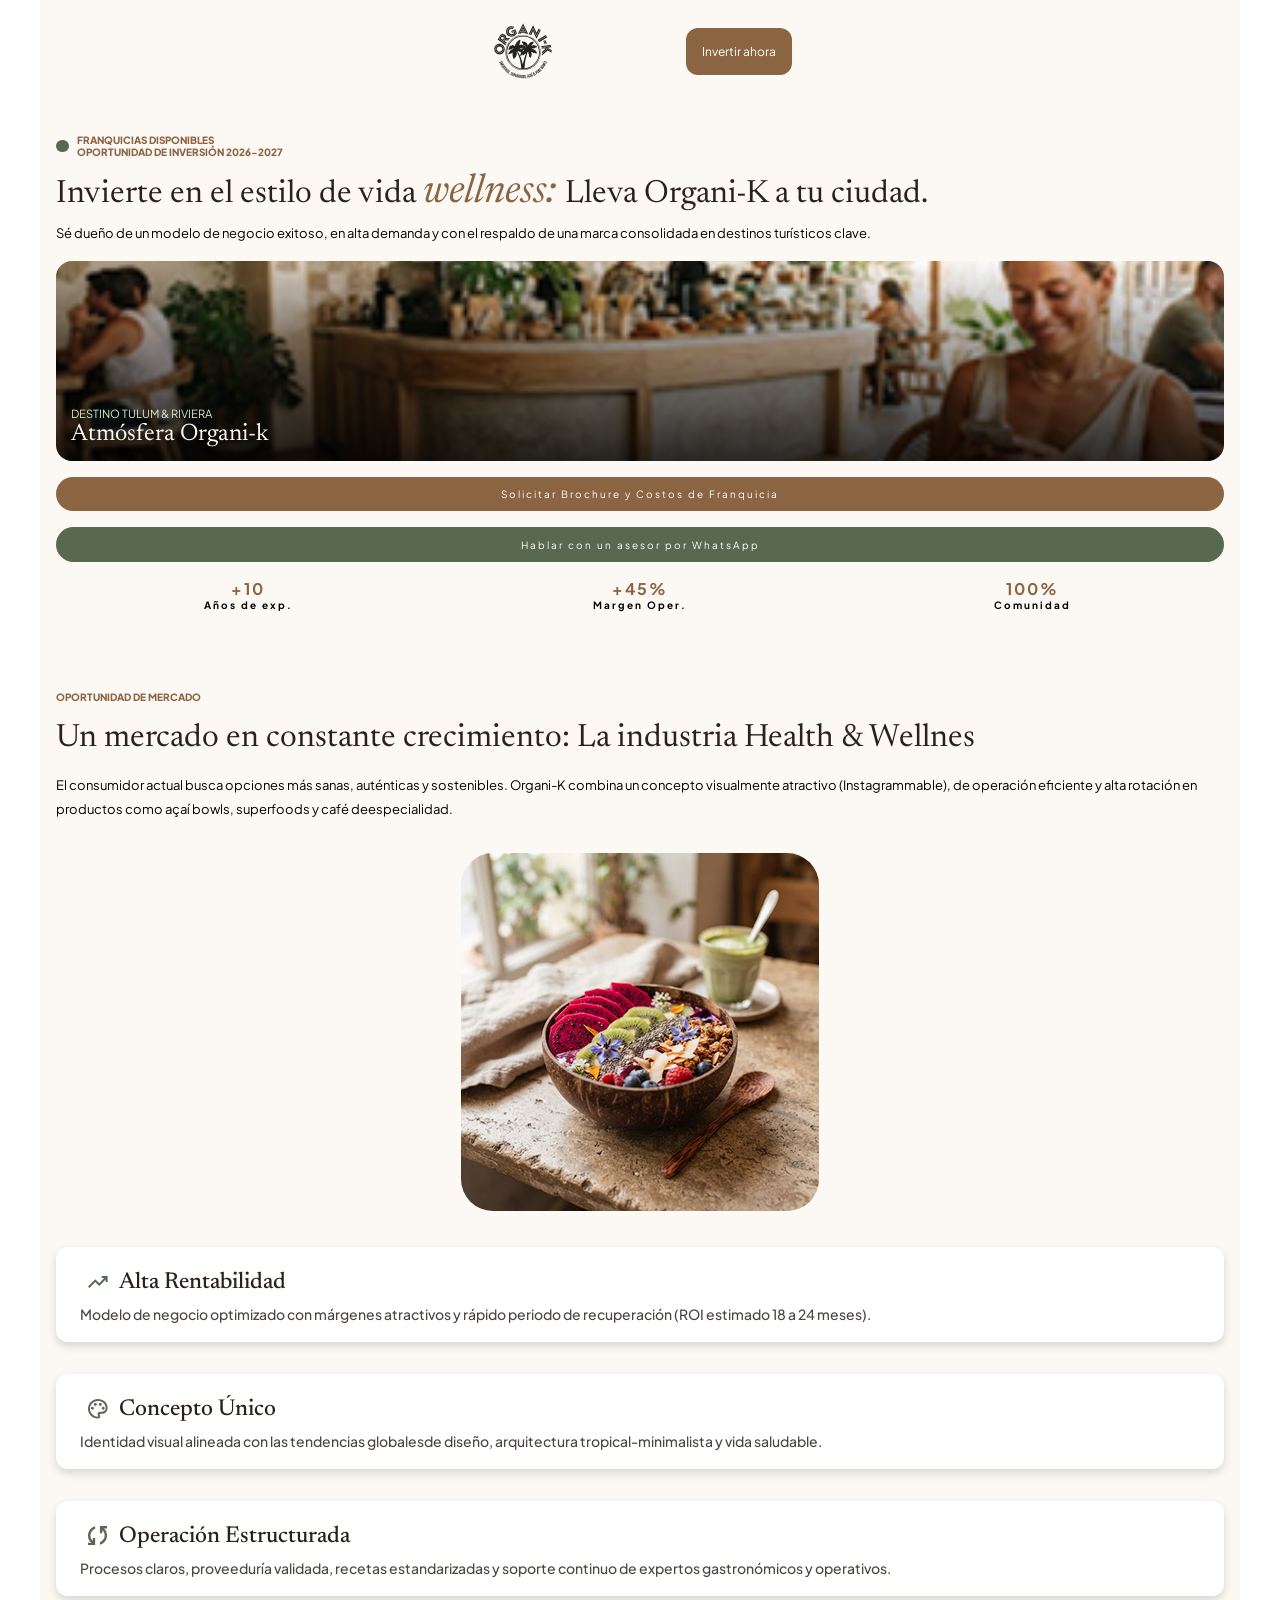
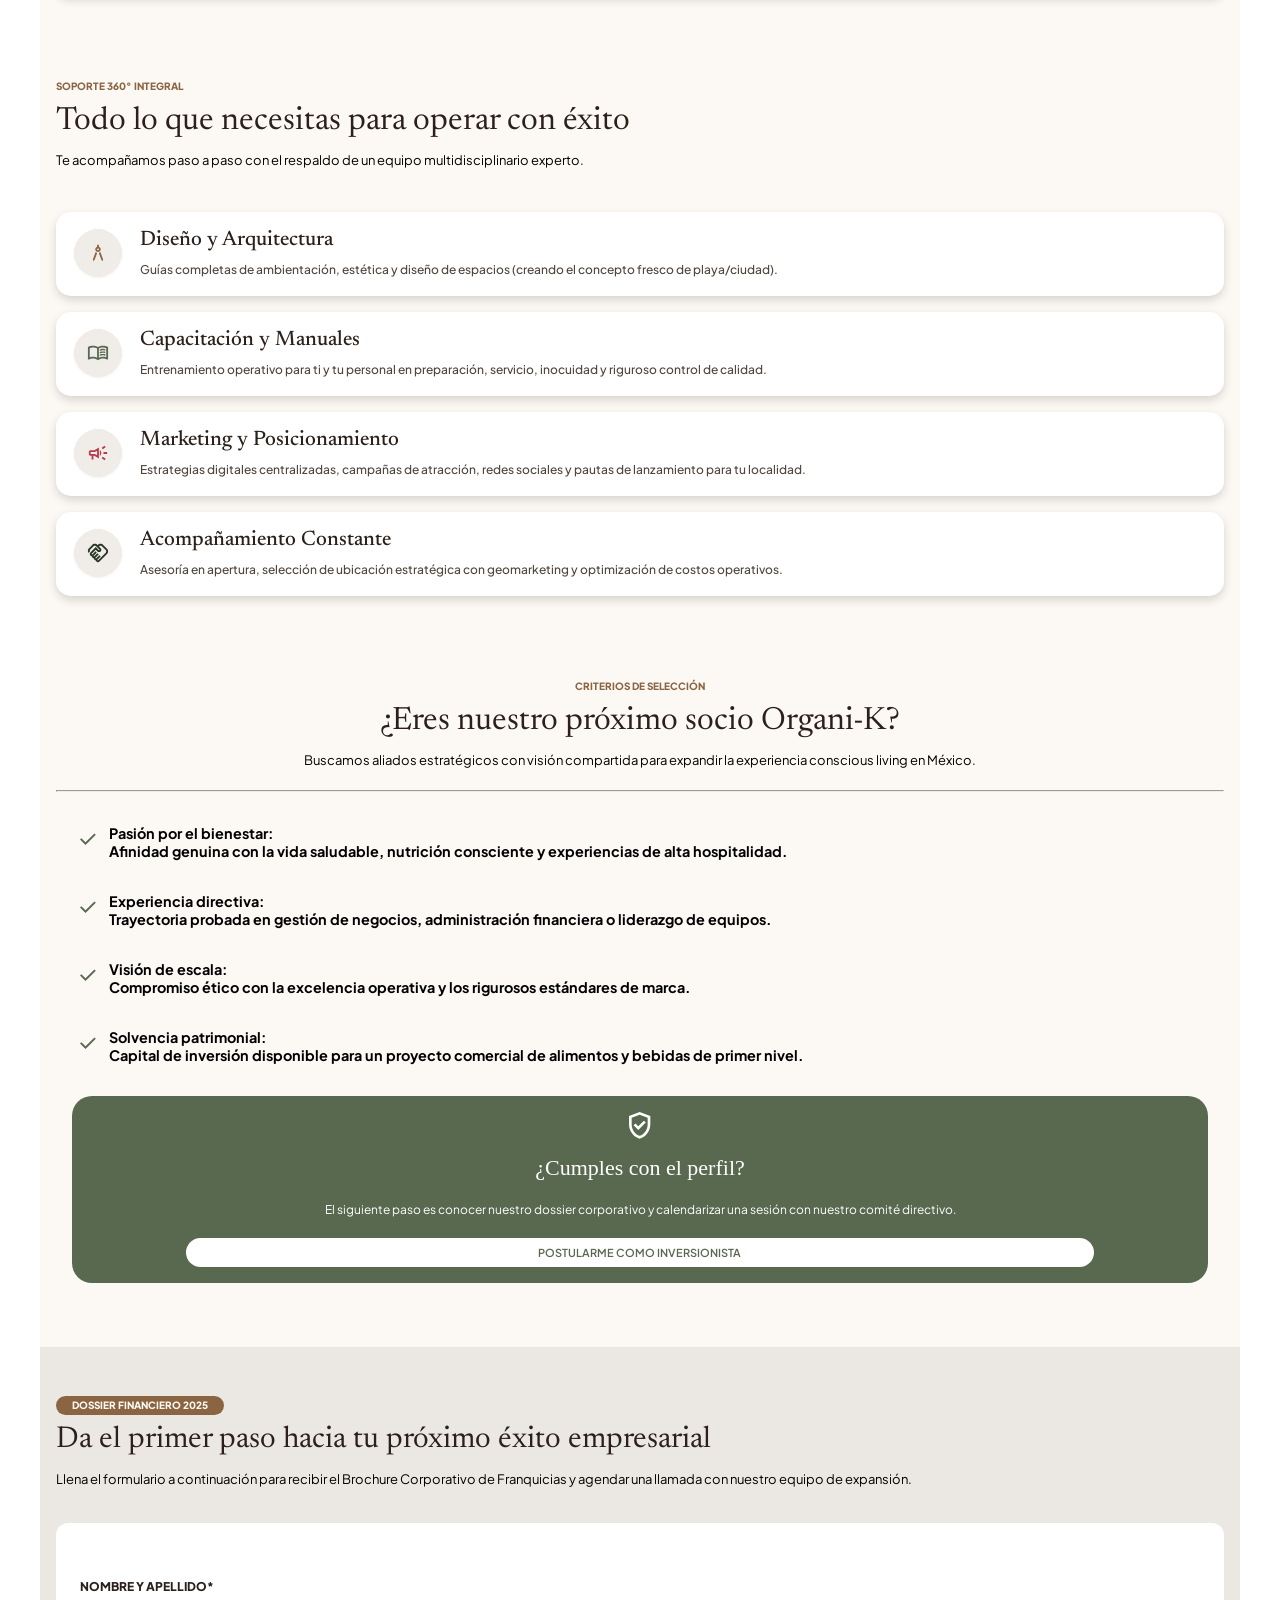
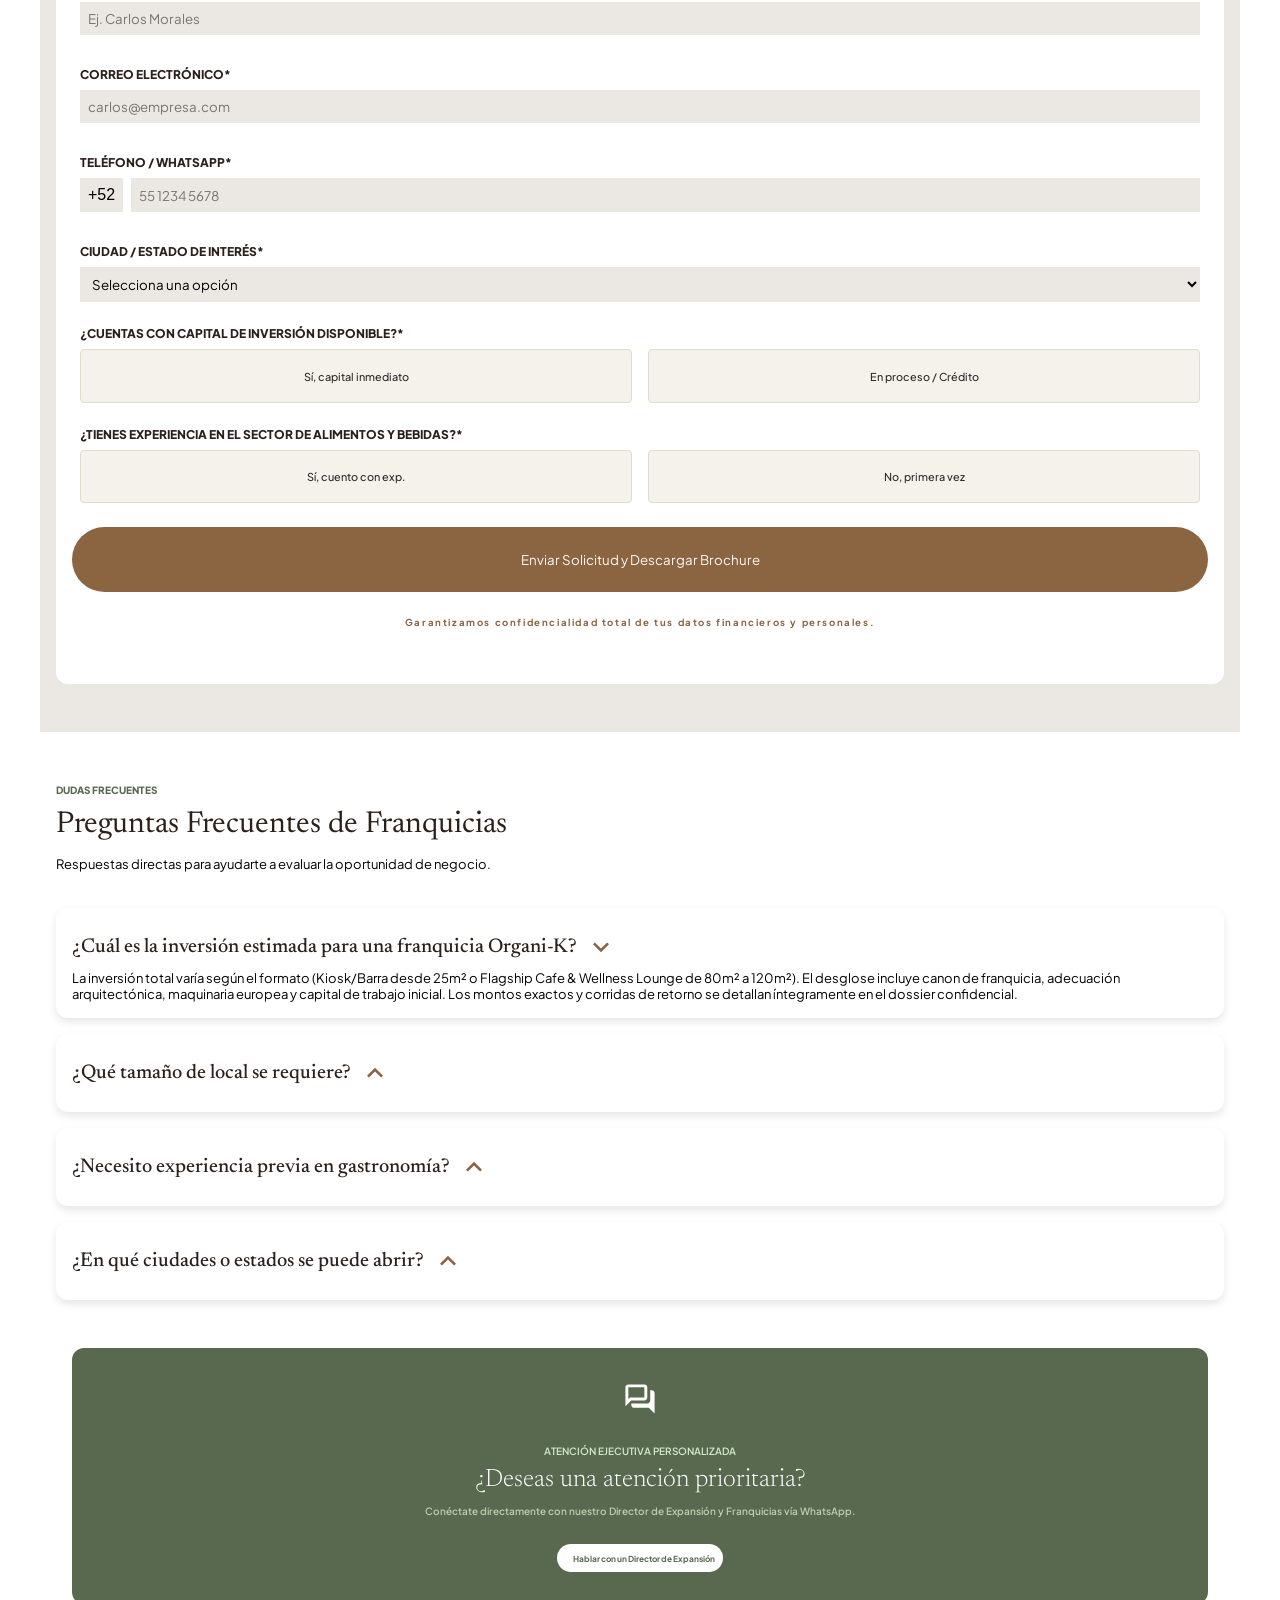
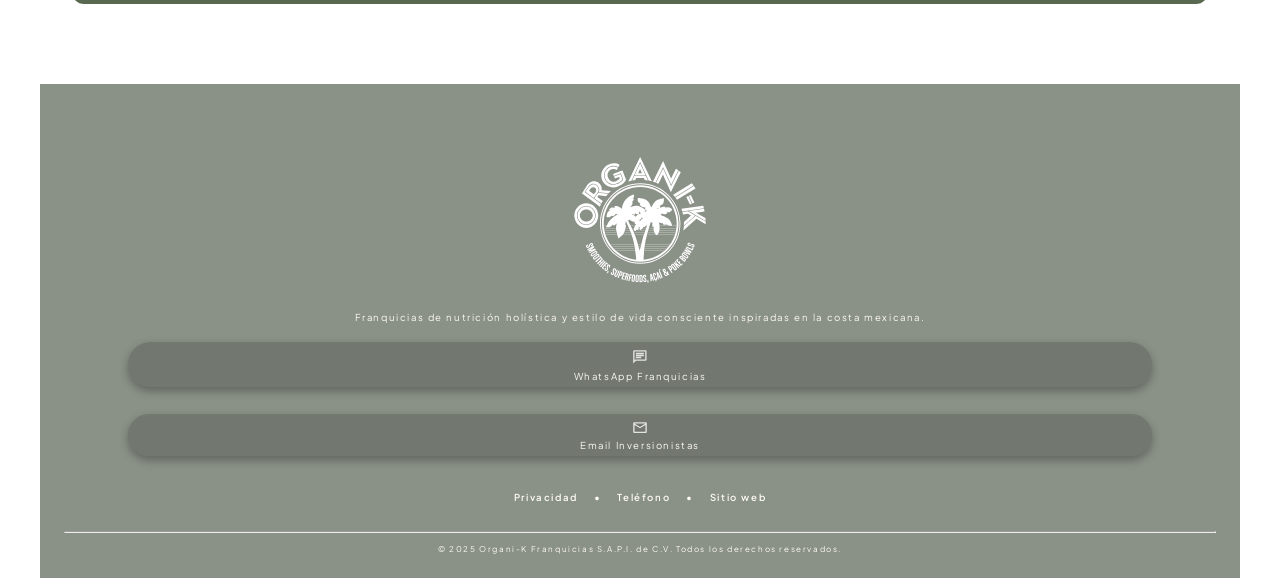
==== index.html @ b374e230 "Primer commit: Estructura de Secciones Mobile First" ====
<!DOCTYPE html>
<html lang="es">
<head>
    <meta charset="UTF-8">
    <meta name="viewport" content="width=device-width, initial-scale=1.0">
    <title>Organi-K Franquicias</title>
    <link rel="stylesheet" href="style.css">
    <link rel="preconnect" href="https://fonts.googleapis.com">
    <link rel="preconnect" href="https://fonts.gstatic.com" crossorigin>
    <link href="https://fonts.googleapis.com/css2?family=Newsreader:ital,opsz,wght@0,6..72,200..800;1,6..72,200..800&family=Plus+Jakarta+Sans:ital,wght@0,200..800;1,200..800&display=swap" rel="stylesheet">
</head>
<body>
    <div class="container">
        <header class="header">
            <div class="header__container">
                <img class="heder__logo" src="./assets/LOGO Organik.svg" style="width: 70px;"  alt="">
                <a class="header__btn" href="">Invertir ahora</a>
            </div>
        </header>
        
        <section class="hero">
            <div class="hero__container">
                <div class="hero__oportunity">
                <div class="dot-green">
                </div> <p class="opotunity-text">FRANQUICIAS DISPONIBLES <br>OPORTUNIDAD DE INVERSIÓN 2026-2027</p>
                </div>
            
                <div class="hero__info">
                    <h1 class="hero__title">Invierte en el estilo de vida <span class="hero_brown">wellness: </span>Lleva Organi-K a tu ciudad.</h1>
                </div>

                <div class="hero__parraf">
                    <p class="hero__subtitle">Sé dueño de un modelo de negocio exitoso, en alta demanda y con el respaldo de una marca consolidada en destinos turísticos clave.</p>
                </div>

                <div class="hero__img">
                    <div class="img__text">
                        <span class="hero__badge">DESTINO TULUM & RIVIERA</span>
                        <h2 class="img__title">Atmósfera Organi-k </h2>
                    </div>
                </div>

                <div class="hero__btn">
                    <a class="hero__btn-cta" href="">Solicitar Brochure y Costos de Franquicia</a>
                </div>
                <div class="hero__btn">
                    <a class="hero__btn-wa" href="">Hablar con un asesor por WhatsApp</a>   
                </div>

                <div class="hero__data">
                    <div class="data"> <p><span class="data__bold">+10</span><br>Años de exp.</p></div>
                    <div class="data"> <p><span class="data__bold">+45%</span><br>Margen Oper.</p></div>
                    <div class="data"> <p><span class="data__bold">100%</span><br>Comunidad</p></div>
                </div>
            </div>
        </section>

        <section class="features">
            <div class="features__container">
                <small class="features__small">OPORTUNIDAD DE MERCADO</small>
                <h2 class="features__title">Un mercado en constante crecimiento: La industria Health & Wellnes</h2>
                <p class="features__subtitle">El consumidor actual busca opciones más sanas, auténticas y sostenibles. Organi-K combina un
                concepto visualmente atractivo (Instagrammable), de operación eficiente y alta rotación en productos como açaí bowls, superfoods y café deespecialidad.</p>
                <div class="features__img-container">
                    <img class="features__img" src="./assets/img/Açaí bowl.png" alt="">
                </div>
                <div class="features__data">
                    <div class="data__container"> <div class="data__title"> <img src="./assets/icons/stonks.svg" alt="">  <h3>Alta Rentabilidad</h3> </div> <p class="data__text" >Modelo de negocio optimizado con márgenes atractivos y rápido periodo de recuperación (ROI estimado 18 a 24 meses).</p></div>
                    <div class="data__container"> <div class="data__title"> <img src="./assets/icons/concept.svg" alt="">  <h3>Concepto Único</h3> </div> <p class="data__text" >Identidad visual alineada con las tendencias globalesde diseño, arquitectura tropical-minimalista y vida saludable.</p></div>
                    <div class="data__container"> <div class="data__title"> <img src="./assets/icons/operation.svg" alt="">  <h3>Operación Estructurada</h3> </div> <p class="data__text" >Procesos claros, proveeduría validada, recetas estandarizadas y soporte continuo de expertos gastronómicos y operativos.</p></div>
                </div>
            </div>
        </section>

        <section class="support">
            <div class="support__container">
                <div class="support__info">
                    <small class="support__small">SOPORTE 360° INTEGRAL</small>
                    <h3 class="support__title">Todo lo que necesitas para operar con éxito</h3>
                    <p class="support__text">Te acompañamos paso a paso con el respaldo de
                    un equipo multidisciplinario experto.</p>
                </div>
                <div class="support__cards">
                    <div class="support__item">
                        <img src="./assets/icons/Design.svg" alt="">
                        <div class="support__card">
                            <h3>Diseño y Arquitectura</h3>
                            <p>Guías completas de ambientación, estética y diseño de espacios (creando el concepto fresco de playa/ciudad).</p>
                        </div>
                    </div>
                    <div class="support__item">
                        <img src="./assets/icons/capacitacion.svg" alt="">
                        <div class="support__card">
                            <h3>Capacitación y Manuales</h3>
                            <p>Entrenamiento operativo para ti y tu personal en preparación, servicio, inocuidad y riguroso control de calidad.</p>
                        </div>
                    </div>
                    <div class="support__item">
                        <img src="./assets/icons/marketing.svg" alt="">
                        <div class="support__card">
                            <h3>Marketing y Posicionamiento</h3>
                            <p>Estrategias digitales centralizadas, campañas de atracción, redes sociales y pautas de lanzamiento para tu localidad.</p>
                        </div>
                    </div>
                    <div class="support__item">
                        <img src="./assets/icons/company.svg" alt="">
                        <div class="support__card">
                            <h3>Acompañamiento Constante</h3>
                            <p>Asesoría en apertura, selección de ubicación estratégica con geomarketing y optimización de costos operativos.</p>
                        </div>
                    </div>
                </div>
            </div>
        </section>

        <section class="investment">
            <div class="investment__container">
                <div class="investment__info">
                    <small class="investment__small">CRITERIOS DE SELECCIÓN</small>
                    <h3 class="investment__title">¿Eres nuestro próximo socio Organi-K?</h3>
                    <p class="investment__text">Buscamos aliados estratégicos con visión compartida para expandir la experiencia conscious living en México.</p>
                </div>
                <br>
                <hr>
                <div class="investment__cards">
                    <div class="investment__card">
                        <div class="investment__icon">
                            <img src="./assets/icons/check.svg" alt="">
                        </div>
                        <div class="investment__item">
                            <p><b>Pasión por el bienestar: <br> Afinidad genuina con la vida saludable, nutrición consciente y experiencias de alta hospitalidad.</b></p>
                        </div>
                    </div>
                    <div class="investment__card">
                        <div class="investment__icon">
                            <img src="./assets/icons/check.svg" alt="">
                        </div>
                        <div class="investment__item">
                            <p><b>Experiencia directiva: <br> Trayectoria probada en gestión de negocios, administración financiera o liderazgo de equipos.</b></p>
                        </div>
                    </div>
                    <div class="investment__card">
                        <div class="investment__icon">
                            <img src="./assets/icons/check.svg" alt="">
                        </div>
                        <div class="investment__item">
                            <p><b>Visión de escala: <br> Compromiso ético con la excelencia operativa y los rigurosos estándares de marca.</b></p>
                        </div>
                    </div>
                    <div class="investment__card">
                        <div class="investment__icon">
                            <img src="./assets/icons/check.svg" alt="">
                        </div>
                        <div class="investment__item">
                            <p><b>Solvencia patrimonial:<br> Capital de inversión disponible para un proyecto comercial de alimentos y bebidas de primer nivel.</b></p>
                        </div>
                    </div>
                </div>

                <div class="investement__perfil">
                    <div class="perfil__card">

                    
                    <img src="./assets/icons/security.svg" alt="">
                    <h4>¿Cumples con el perfil?</h4>
                    <p>El siguiente paso es conocer nuestro dossier corporativo y calendarizar una sesión con nuestro comité directivo.</p>
                    <a href="">POSTULARME COMO INVERSIONISTA</a>
                    </div>
                </div>
            </div>
        </section>

        <section class="form">
            <div class="form__container">
                <div class="form__info">
                <small class="form__small">DOSSIER FINANCIERO 2025</small>
                <h3 class="form__title">Da el primer paso hacia tu próximo éxito empresarial</h3>
                <p class="form__text">Llena el formulario a continuación para recibir el Brochure Corporativo de Franquicias y agendar una llamada con nuestro equipo de expansión.</p>
                </div>
            </div>
            <form action="">
                <div class="input__item">
                <label for="name">NOMBRE Y APELLIDO*</label>
                <input 
                type="text" 
                name="nombre_usuario" 
                id="name" 
                required 
                placeholder="Ej. Carlos Morales" 
                minlength="3" 
                maxlength="100" 
                autocomplete="name" 
                pattern="[A-Za-zÀ-ÿ\s]+">
                </div>

                <div class="input__item">
                <label for="mail">CORREO ELECTRÓNICO*</label>
                <input 
                type="email"
                name="correo_usuario"
                id="mail"
                required
                placeholder="carlos@empresa.com"
                autocomplete="email">
                </div>

                <div class="input__item">
                <label for="phone">TELÉFONO / WHATSAPP*</label>
                    <div class="ext_num"><p class="ext">+52</p>
                    <input 
                    type="tel"
                    name="telefono_usuario"
                    id="phone"
                    placeholder="55 1234 5678"
                    required
                    maxlength="10"
                    autocomplete="tel"
                    pattern="[0-9]{10}">
                    </div>
                </div>

                <div class="input__item">
                <label for="playa">CIUDAD / ESTADO DE INTERÉS*</label>
                <select name="playa_interes" id="playa" required>
                    <option value="" disabled selected>Selecciona una opción</option><span>
                    
                    <option value="cancun">Cancún, Q. Roo</option>
                    <option value="tulum">Tulum, Q. Roo</option>
                    <option value="playa-del-carmen">Playa del Carmen, Q. Roo</option>
                    <option value="puerto-vallarta">Puerto Vallarta, Jal.</option>
                    <option value="los-cabos">Los Cabos, B.C.S.</option>
                </select>

                
                </div>

                <fieldset class="option">
                    <legend class="option__title">¿CUENTAS CON CAPITAL DE INVERSIÓN DISPONIBLE?*</legend>
                    
                    <div class="options">
                        <!-- Opción 1 -->
                        <label class="option__item" for="capital-si">
                            <input type="radio" name="capital-inversion" id="capital-si" required>
                            <span>Sí, capital inmediato</span>
                        </label>

                        <!-- Opción 2 -->
                        <label class="option__item" for="capital-credito">
                            <input type="radio" name="capital-inversion" id="capital-credito" required>
                            <span>En proceso / Crédito</span>
                        </label>
                    </div>
                </fieldset>

                <fieldset class="option">
                    <legend class="option__title">¿TIENES EXPERIENCIA EN EL SECTOR DE ALIMENTOS Y BEBIDAS?*</legend>
                    <div class="options">

                        <label class="option__item" for="exp__si">
                                <input type="radio" name="exp-alimentos" id="exp__si" required>
                                <span>Sí, cuento con exp.</span>
                        </label>

                        <label class="option__item" for="exp__no">
                            <input type="radio" name="exp-alimentos" id="exp__no" required>
                            <span>No, primera vez</span>
                        </label>

                    </div>
                </fieldset>

                <button type="submit" class="form__btn">Enviar Solicitud y Descargar Brochure</button>

                <div class="garanty__text">
                    <p>Garantizamos confidencialidad total de tus datos financieros y personales.</p>
                </div>
            </form>
        </section>

        <section class="qa">
            <div class="qa__container">
                <div class="qa__info">
                    <small class="qa__small">DUDAS FRECUENTES</small>
                    <h3 class="qa__title">Preguntas Frecuentes de Franquicias</h3>
                    <p class="qa__text">Respuestas directas para ayudarte a evaluar la oportunidad de negocio.</p>
                </div>
                <div class="qa__card">
                    <details class="card__item" open>
                        <summary class="card__header">
                            <div class="card__icon">
                                <h4 class="card__title">¿Cuál es la inversión estimada para una franquicia Organi-K?</h4><span class="card__icon"> 
                                <img class="arrow-icon" src="./assets/icons/up-arrow.svg" alt="Flecha"> </span>
                            </div>
                        </summary>
                        <p class="card__text">La inversión total varía según el formato (Kiosk/Barra desde 25m² o Flagship Cafe & Wellness Lounge de 80m² a 120m²). El desglose incluye canon de franquicia, adecuación arquitectónica, maquinaria europea y capital de trabajo inicial. Los montos exactos y corridas de retorno se detallan íntegramente en el dossier confidencial.</p>
                    </details>
                </div>
                <div class="qa__card">
                    <details class="card__item">
                        <summary class="card__header">
                            <div class="card__icon">
                                <h4 class="card__title">¿Qué tamaño de local se requiere?</h4><span class="card__icon"> 
                                <img class="arrow-icon" src="./assets/icons/up-arrow.svg" alt="Flecha"> </span>
                            </div>
                        </summary>
                        <p>Para un concepto dinámico y fresco ideal para zonas de playa y palapas, sugerimos un formato óptimo de entre 30m² y 60m². Este espacio está perfectamente ideado para garantizar una operación ágil de barra, áreas de preparación eficientes y una experiencia cómoda para los clientes que buscan refrescarse al salir del mar. (Los requerimientos exactos de adecuación se detallan en el dossier).</p>
                    </details>
                </div>
                <div class="qa__card">
                    <details class="card__item">
                        <summary class="card__header">
                            <div class="card__icon">
                                <h4 class="card__title">¿Necesito experiencia previa en gastronomía?</h4>
                                <img class="arrow-icon" src="/assets/icons/up-arrow.svg" alt="">
                            </div>
                        </summary>
                        <p>Lo ideal y más recomendado es contar con experiencia previa en el sector de alimentos y bebidas para asegurar una curva de arranque fluida. Sin embargo, no es un requisito limitativo. En Organi-K brindamos capacitación integral, manuales operativos y acompañamiento continuo para abrir las puertas a nuevos inversionistas apasionados por este modelo de negocio.</p>
                    </details>
                </div>
                <div class="qa__card">
                    <details class="card__item">
                        <summary class="card__header">
                            <div class="card__icon">
                                <h4 class="card__title">¿En qué ciudades o estados se puede abrir?</h4>
                                <img class="arrow-icon" src="/assets/icons/up-arrow.svg" alt="">
                            </div>
                        </summary>
                        <p>Nos expandimos con fuerza en destinos de playa, zonas costeras y ciudades con climas cálidos donde la demanda por opciones saludables se dispara. Nuestro concepto es un éxito rotundo en estos entornos: ofrecemos smoothies revitalizantes, tazones de superalimentos y platillos frescos diseñados para combatir el calor, conectar con el estilo de vida wellness y consentir a los visitantes bajo las palmeras.</p>
                    </details>
                </div>

            <div class="asesor">
                <div class="asesor__card">
                    <img class="asesor__img" src="/assets/icons/chat.svg" alt="">
                    <small class="asesor__small">ATENCIÓN EJECUTIVA PERSONALIZADA</small>
                    <h4 class="asesor__title">¿Deseas una atención prioritaria?</h4>
                    <p class="asesor__text" >Conéctate directamente con nuestro Director de Expansión y Franquicias vía WhatsApp.</p>
                    <div class="asesor__btn">
                        <img class="asesor__wa" src="./assets/icons/" alt="">
                        <a href=""> <small> Hablar con un Director de Expansión</small></a>
                    </div>
                </div>
            </div>
        </section>



        <footer class="footer">
            <div class="footer__container">
                <?xml version="1.0" encoding="UTF-8"?>
                    <svg id="Capa_2" data-name="Capa 2" xmlns="http://www.w3.org/2000/svg" viewBox="0 0 566.93 566.93">
                    <defs>
                        <style>
                        .cls-1 {
                            fill: #fff;
                        }
                        </style>
                    </defs>
                    <polygon class="cls-1" points="407.37 201.81 473.19 161.6 466.98 153.28 400.75 193.74 407.37 201.81"/>
                    <polygon class="cls-1" points="414.5 211.93 480.1 171.86 474.36 163.25 408.59 203.43 414.5 211.93"/>
                    <rect class="cls-1" x="462.47" y="194.8" width="7.75" height="29.56" transform="translate(-44.76 222.6) rotate(-25.66)"/>
                    <polygon class="cls-1" points="447.57 202.2 460.38 228.85 467.36 225.49 454.56 198.84 447.57 202.2"/>
                    <path class="cls-1" d="M135.61,267.83c0-24.28-18.97-43.96-42.39-43.96-23.42,0-42.41,19.66-42.42,43.94,0,24.27,18.97,43.96,42.39,43.96,23.42,0,42.41-19.67,42.42-43.93ZM60.1,267.65c0-18.59,14.87-33.71,33.12-33.71,18.26,0,33.11,15.14,33.1,33.73,0,18.6-14.87,33.72-33.12,33.71-18.25,0-33.1-15.13-33.1-33.73Z"/>
                    <path class="cls-1" d="M124.39,267.67c0-17.53-13.98-31.8-31.18-31.81-17.19,0-31.18,14.26-31.19,31.79,0,17.53,13.98,31.8,31.18,31.81,17.19,0,31.19-14.26,31.19-31.79ZM70.32,267.81c0-11.78,10.26-21.33,22.9-21.33,12.64,0,22.89,9.56,22.88,21.34,0,11.78-10.26,21.33-22.9,21.33-12.64,0-22.89-9.56-22.88-21.34Z"/>
                    <path class="cls-1" d="M145.54,226.8l-58.27-42.81,14.05-19.13c.13-.17,12.99-17.31,28.75-5.73.25.17,7.12,4.81,8.6,13.08.77,4.32.26,8.21-2.19,12.75l35.59,3.9,8.1-7.71-32.41-3.49c1.37-9.96-2.52-20.24-11.05-26.51-5.8-4.26-13.14-6.07-20.26-5.09-10.99,1.51-18.02,10.55-23.75,19.33-5.46,8.38-14.57,24.31-14.57,24.31,0,0,63.13,46.44,63.13,46.44l4.29-9.35Z"/>
                    <path class="cls-1" d="M151.61,215.8l-19.25-14.14,4.16-5.66,26.62,3.29,7.59-8.81-35.13-3.86c-.44.7-1.62,2.32-2.13,3.02l-12.48,16.71,25.47,18.71,5.14-9.27Z"/>
                    <path class="cls-1" d="M136.78,172.55c-1.33-7.48-7.74-11.8-7.81-11.84-6-4.41-12.17-4.86-18.39-1.38-4.72,2.64-7.68,6.62-7.71,6.67l-12.91,17.58,29.38,21.58,12.76-16.86c3.99-5.43,5.57-10.74,4.68-15.75ZM126.17,183.82l-6.36,8.65-16.95-12.45,6.36-8.65c3.43-4.68,10.01-5.68,14.69-2.24,4.69,3.44,5.69,10.02,2.26,14.69Z"/>
                    <path class="cls-1" d="M181.29,104.3s0,0,0,0c6.95-2.66,14.37-1.8,20.23,1.69l2.88-5.6,1.19-2.31c-8.59-4.94-18.58-5.88-27.42-2.49-16.14,6.18-24.22,24.41-18.02,40.63,6.21,16.22,24.4,24.4,40.54,18.22,16.75-6.41,20.31-13.67,20.86-15.11l-7.16-18.69-22.92,8.78,2.77,7.25,15.07-5.78.37.97.88,2.3,1.03,2.7c-3.36,4.05-7.95,7.41-13.46,9.51-.12.05-.24.08-.36.13-.1.04-.2.08-.3.12,0,0,0,0,0,0-.79.3-1.59.5-2.38.71-6.39,1.52-13.09-.41-18.19-4.84-2.87-2.49-5.23-5.78-6.72-9.68-4.47-11.68.5-24.44,11.1-28.5Z"/>
                    <path class="cls-1" d="M205.05,164.86c.24-.1.47-.2.71-.29,4.42-1.42,8.92-3.64,13.2-6.68,6.93-4.89,12.07-11.04,14.97-17.23l.05-.02-.02-.06-1.9-4.98-4.49-11.71-2.83-7.39-1.04-2.73-2.31-6.02-6.19,2.38-6.58,2.52-2.35.9-18.2,6.97,1.54,4.01,1.19,3.08,24.72-9.46,8.07,21.09-.07.29c-.09.37-2.42,9.16-22.13,16.7-17.14,6.56-36.44-2.11-43.02-19.33-6.59-17.22,1.99-36.56,19.12-43.12,9.44-3.61,20.24-2.55,29,2.55l4.54-8.85c-10.74-5.51-23.88-6.57-36.29-1.82-22.66,8.68-34.26,33.44-25.88,55.31,8.37,21.87,33.53,32.57,56.21,23.89Z"/>
                    <polygon class="cls-1" points="283.9 78.16 313.97 143.75 325.59 146.49 283.89 60.22 242.08 146.73 253.36 143.99 283.9 78.16"/>
                    <polygon class="cls-1" points="255.7 143.54 266.97 141.85 269.93 134.84 297.21 134.84 300.1 141.7 311.65 143.32 304.47 127.65 263.06 127.65 255.7 143.54"/>
                    <path class="cls-1" d="M263.91,125.82h39.72l-19.75-43.07-19.98,43.07ZM276.95,118.21l6.62-15.69,6.62,15.69h-13.24Z"/>
                    <polygon class="cls-1" points="365.3 100.61 340.26 151.36 348.8 154.98 364.63 122.91 364.84 122.48 373.11 141.7 385.23 168.57 392.76 185.26 400.49 169.6 401.86 166.83 427.93 114.01 420.72 108.52 393.8 163.05 365.3 100.61"/>
                    <polygon class="cls-1" points="365.37 96.35 393.87 158.78 419.21 107.43 410.79 101.66 393.57 136.54 393.56 136.56 376.53 98.8 376.61 98.64 376.41 98.54 374.95 95.32 365.43 74.2 357.92 89.41 356.33 92.63 329.24 147.55 338.54 150.7 365.37 96.35"/>
                    <polygon class="cls-1" points="515.96 286.69 515.3 276.06 481.44 257.61 512.18 253.12 510.22 243.72 455.72 251.68 515.96 286.69"/>
                    <polygon class="cls-1" points="516.03 288.86 480.46 268.18 438.94 306.02 437.28 320.71 483.55 279.25 516.13 298.31 516.03 288.86"/>
                    <polygon class="cls-1" points="433.26 253.11 509.8 241.93 507.4 232.76 430.33 244.01 433.26 253.11"/>
                    <polygon class="cls-1" points="439.09 303.4 478.8 267.22 452.8 252.1 433.76 254.89 436.02 264.24 453.55 261.68 464.12 267.87 439.16 290.28 439.09 303.4"/>
                    <path class="cls-1" d="M411.67,295.68h-14.91c-.15,0-.28.13-.28.28,0,.15.13.27.28.27h14.91c.15,0,.28-.12.28-.27,0-.16-.12-.28-.28-.28Z"/>
                    <path class="cls-1" d="M353.35,296.23h1.84c.15,0,.28-.12.28-.27,0-.16-.12-.28-.28-.28h-1.84c-.16,0-.28.13-.28.28,0,.15.12.27.28.27Z"/>
                    <path class="cls-1" d="M321.81,296.23h3.43c.15,0,.28-.12.28-.27,0-.16-.12-.28-.28-.28h-3.43c-.16,0-.28.13-.28.28,0,.15.12.27.28.27Z"/>
                    <path class="cls-1" d="M263.23,295.96c0-.16-.12-.28-.28-.28h-14.65c-.15,0-.28.13-.28.28,0,.15.13.27.28.27h14.65c.15,0,.28-.12.28-.27Z"/>
                    <path class="cls-1" d="M235.39,295.96c0-.16-.12-.28-.27-.28h-.93c-.15,0-.27.13-.27.28,0,.15.12.27.27.27h.93c.15,0,.27-.12.27-.27Z"/>
                    <path class="cls-1" d="M156.46,295.96c0,.15.12.27.27.27h10.69c.15,0,.28-.12.28-.27,0-.16-.12-.28-.28-.28h-10.69c-.15,0-.27.13-.27.28Z"/>
                    <path class="cls-1" d="M411.41,303.74h-12.01c-.15,0-.28.12-.28.27s.13.28.28.28h12.01c.15,0,.27-.12.27-.28s-.12-.27-.27-.27Z"/>
                    <path class="cls-1" d="M354.53,304.01c0,.15.12.28.28.28h26.79c.15,0,.28-.12.28-.28s-.13-.27-.28-.27h-26.79c-.15,0-.28.12-.28.27Z"/>
                    <path class="cls-1" d="M319.3,304.28h5.94c.15,0,.28-.12.28-.28s-.12-.27-.28-.27h-5.94c-.15,0-.28.12-.28.27s.12.28.28.28Z"/>
                    <path class="cls-1" d="M263.89,304.01c0-.15-.12-.27-.27-.27h-11.09c-.15,0-.28.12-.28.27s.12.28.28.28h11.09c.15,0,.27-.12.27-.28Z"/>
                    <path class="cls-1" d="M235.64,304.28h3.16c.15,0,.28-.12.28-.28s-.12-.27-.28-.27h-3.16c-.15,0-.28.12-.28.27s.12.28.28.28Z"/>
                    <path class="cls-1" d="M192.49,304.28h5.02c.15,0,.28-.12.28-.28s-.12-.27-.28-.27h-5.02c-.15,0-.27.12-.27.27s.12.28.27.28Z"/>
                    <path class="cls-1" d="M186.16,304.28h1.32c.16,0,.28-.12.28-.28s-.12-.27-.28-.27h-1.32c-.15,0-.28.12-.28.27s.12.28.28.28Z"/>
                    <path class="cls-1" d="M162.8,303.74h-5.81c-.15,0-.28.12-.28.27s.13.28.28.28h5.81c.15,0,.28-.12.28-.28s-.12-.27-.28-.27Z"/>
                    <path class="cls-1" d="M410.75,311.78h-55.95c-.15,0-.28.12-.28.28s.12.28.28.28h55.95c.15,0,.28-.12.28-.28s-.12-.28-.28-.28Z"/>
                    <path class="cls-1" d="M316.93,312.33h12.53c.15,0,.28-.12.28-.28s-.12-.28-.28-.28h-12.53c-.15,0-.28.12-.28.28s.12.28.28.28Z"/>
                    <path class="cls-1" d="M303.07,311.78h-7.79c-.15,0-.27.12-.27.28s.12.28.27.28h7.79c.15,0,.27-.12.27-.28s-.12-.28-.27-.28Z"/>
                    <path class="cls-1" d="M260.58,311.78h-3.96c-.15,0-.28.12-.28.28s.13.28.28.28h3.96c.16,0,.28-.12.28-.28s-.12-.28-.28-.28Z"/>
                    <path class="cls-1" d="M233.93,312.33h8.32c.15,0,.28-.12.28-.28s-.12-.28-.28-.28h-8.32c-.15,0-.27.12-.27.28s.12.28.27.28Z"/>
                    <path class="cls-1" d="M157.51,312.06c0,.15.12.28.27.28h39.19c.15,0,.27-.12.27-.28s-.12-.28-.27-.28h-39.19c-.15,0-.27.12-.27.28Z"/>
                    <path class="cls-1" d="M409.43,319.96h-55.16c-.15,0-.28.12-.28.27s.12.28.28.28h55.16c.15,0,.28-.12.28-.28s-.13-.27-.28-.27Z"/>
                    <path class="cls-1" d="M314.42,320.51h15.18c.15,0,.28-.12.28-.28s-.12-.27-.28-.27h-15.18c-.15,0-.28.12-.28.27s.12.28.28.28Z"/>
                    <path class="cls-1" d="M300.3,319.96h-15.57c-.15,0-.28.12-.28.27s.12.28.28.28h15.57c.15,0,.28-.12.28-.28s-.13-.27-.28-.27Z"/>
                    <path class="cls-1" d="M276.42,320.51h4.88c.15,0,.28-.12.28-.28s-.13-.27-.28-.27h-4.88c-.15,0-.27.12-.27.27s.12.28.27.28Z"/>
                    <path class="cls-1" d="M231.82,320.51h13.86c.15,0,.28-.12.28-.28s-.12-.27-.28-.27h-13.86c-.15,0-.28.12-.28.27s.12.28.28.28Z"/>
                    <path class="cls-1" d="M197.78,320.24c0-.15-.12-.27-.28-.27h-38.4c-.15,0-.28.12-.28.27s.12.28.28.28h38.4c.15,0,.28-.12.28-.28Z"/>
                    <path class="cls-1" d="M407.58,328.01h-55.42c-.15,0-.27.12-.27.28s.12.27.27.27h55.42c.16,0,.28-.12.28-.27s-.12-.28-.28-.28Z"/>
                    <path class="cls-1" d="M312.18,328.56h20.58c.15,0,.28-.12.28-.27s-.12-.28-.28-.28h-20.58c-.16,0-.28.12-.28.28s.12.27.28.27Z"/>
                    <path class="cls-1" d="M297.66,328.01h-33.52c-.15,0-.28.12-.28.28s.12.27.28.27h33.52c.15,0,.28-.12.28-.27s-.12-.28-.28-.28Z"/>
                    <path class="cls-1" d="M228.65,328.56h20.19c.15,0,.27-.12.27-.27s-.12-.28-.27-.28h-20.19c-.15,0-.27.12-.27.28s.12.27.27.27Z"/>
                    <path class="cls-1" d="M160.68,328.29c0,.15.12.27.28.27h38.13c.15,0,.28-.12.28-.27s-.12-.28-.28-.28h-38.13c-.15,0-.28.12-.28.28Z"/>
                    <path class="cls-1" d="M405.08,336.06h-58.06c-.16,0-.28.12-.28.27s.12.28.28.28h58.06c.15,0,.27-.12.27-.28s-.12-.27-.27-.27Z"/>
                    <path class="cls-1" d="M310.07,336.61h29.03c.16,0,.28-.12.28-.28s-.12-.27-.28-.27h-29.03c-.15,0-.28.12-.28.27s.12.28.28.28Z"/>
                    <path class="cls-1" d="M295.15,336.06h-27.71c-.15,0-.28.12-.28.27s.12.28.28.28h27.71c.15,0,.28-.12.28-.28s-.12-.27-.28-.27Z"/>
                    <path class="cls-1" d="M223.63,336.61h28.24c.15,0,.28-.12.28-.28s-.12-.27-.28-.27h-28.24c-.15,0-.28.12-.28.27s.12.28.28.28Z"/>
                    <path class="cls-1" d="M163.06,336.33c0,.16.12.28.28.28h38c.16,0,.28-.12.28-.28s-.12-.27-.28-.27h-38c-.15,0-.28.12-.28.27Z"/>
                    <path class="cls-1" d="M402.17,344.24h-94.22c-.15,0-.27.12-.27.27s.12.28.27.28h94.22c.15,0,.28-.13.28-.28s-.12-.27-.28-.27Z"/>
                    <path class="cls-1" d="M292.78,344.24h-22.3c-.15,0-.28.12-.28.27s.12.28.28.28h22.3c.15,0,.28-.13.28-.28s-.12-.27-.28-.27Z"/>
                    <path class="cls-1" d="M215.72,344.79h38.8c.15,0,.27-.13.27-.28s-.12-.27-.27-.27h-38.8c-.15,0-.27.12-.27.27s.12.28.27.28Z"/>
                    <path class="cls-1" d="M166.09,344.52c0,.15.12.28.28.28h37.47c.15,0,.28-.13.28-.28s-.13-.27-.28-.27h-37.47c-.15,0-.28.12-.28.27Z"/>
                    <path class="cls-1" d="M398.48,352.29h-92.37c-.15,0-.27.13-.27.28s.12.28.27.28h92.37c.16,0,.28-.13.28-.28s-.12-.28-.28-.28Z"/>
                    <path class="cls-1" d="M290.4,352.29h-17.28c-.15,0-.28.13-.28.28s.12.28.28.28h17.28c.16,0,.28-.13.28-.28s-.12-.28-.28-.28Z"/>
                    <path class="cls-1" d="M169.78,352.57c0,.15.12.28.27.28h86.96c.16,0,.28-.13.28-.28s-.12-.28-.28-.28h-86.96c-.15,0-.27.13-.27.28Z"/>
                    <path class="cls-1" d="M393.99,360.34h-89.6c-.15,0-.27.12-.27.28s.12.28.27.28h89.6c.15,0,.27-.12.27-.28s-.12-.28-.27-.28Z"/>
                    <path class="cls-1" d="M288.29,360.34h-12.67c-.15,0-.27.12-.27.28s.12.28.27.28h12.67c.15,0,.28-.12.28-.28s-.12-.28-.28-.28Z"/>
                    <path class="cls-1" d="M174.14,360.61c0,.16.12.28.28.28h84.58c.15,0,.28-.12.28-.28s-.12-.28-.28-.28h-84.58c-.15,0-.28.12-.28.28Z"/>
                    <path class="cls-1" d="M388.85,368.52h-85.9c-.16,0-.28.12-.28.28s.12.28.28.28h85.9c.15,0,.28-.13.28-.28s-.12-.28-.28-.28Z"/>
                    <path class="cls-1" d="M286.31,368.52h-8.31c-.15,0-.28.12-.28.28s.12.28.28.28h8.31c.16,0,.28-.13.28-.28s-.12-.28-.28-.28Z"/>
                    <path class="cls-1" d="M179.28,368.8c0,.15.13.28.28.28h81.28c.15,0,.27-.13.27-.28s-.12-.28-.27-.28h-81.28c-.15,0-.28.12-.28.28Z"/>
                    <path class="cls-1" d="M382.78,376.57h-81.02c-.15,0-.27.12-.27.28s.12.27.27.27h81.02c.15,0,.28-.12.28-.27s-.13-.28-.28-.28Z"/>
                    <path class="cls-1" d="M284.34,376.57h-4.09c-.15,0-.28.12-.28.28s.12.27.28.27h4.09c.15,0,.28-.12.28-.27s-.12-.28-.28-.28Z"/>
                    <path class="cls-1" d="M185.49,376.85c0,.15.12.27.27.27h76.67c.15,0,.27-.12.27-.27s-.12-.28-.27-.28h-76.67c-.15,0-.27.12-.27.28Z"/>
                    <path class="cls-1" d="M375.52,384.62h-74.82c-.15,0-.28.12-.28.27,0,.16.12.28.28.28h74.82c.15,0,.28-.12.28-.28s-.12-.27-.28-.27Z"/>
                    <path class="cls-1" d="M192.75,384.89c0,.16.12.28.27.28h70.73c.16,0,.28-.12.28-.28s-.12-.27-.28-.27h-70.73c-.15,0-.27.12-.27.27Z"/>
                    <path class="cls-1" d="M366.81,392.81h-66.9c-.15,0-.27.12-.27.27s.12.28.27.28h66.9c.15,0,.28-.12.28-.28s-.12-.27-.28-.27Z"/>
                    <path class="cls-1" d="M201.32,393.08c0,.15.13.28.28.28h63.34c.15,0,.27-.12.27-.28s-.12-.27-.27-.27h-63.34c-.15,0-.28.12-.28.27Z"/>
                    <path class="cls-1" d="M356.26,400.85h-57.01c-.15,0-.27.12-.27.28,0,.15.12.27.27.27h57.01c.15,0,.27-.13.27-.27,0-.15-.12-.28-.27-.28Z"/>
                    <path class="cls-1" d="M212.01,401.13c0,.15.12.27.28.27h53.57c.15,0,.27-.13.27-.27,0-.15-.12-.28-.27-.28h-53.57c-.16,0-.28.12-.28.28Z"/>
                    <path class="cls-1" d="M342.66,408.9h-43.94c-.15,0-.28.12-.28.27s.12.28.28.28h43.94c.15,0,.28-.12.28-.28s-.12-.27-.28-.27Z"/>
                    <path class="cls-1" d="M225.6,409.18c0,.15.12.28.28.28h41.03c.16,0,.28-.12.28-.28s-.12-.27-.28-.27h-41.03c-.16,0-.28.12-.28.27Z"/>
                    <path class="cls-1" d="M323.13,417.08h-24.8c-.16,0-.28.13-.28.28s.12.27.28.27h24.8c.15,0,.28-.12.28-.27s-.12-.28-.28-.28Z"/>
                    <path class="cls-1" d="M245.13,417.36c0,.15.12.27.28.27h22.3c.16,0,.28-.12.28-.27s-.12-.28-.28-.28h-22.3c-.15,0-.28.13-.28.28Z"/>
                    <path class="cls-1" d="M284.27,160.11c-74.86,0-135.78,60.91-135.78,135.78s60.92,135.77,135.78,135.77,135.78-60.91,135.78-135.77-60.91-135.78-135.78-135.78ZM282.42,392.78c-4.42-21.19-16.49-55.25-16.49-55.25-7.31-19.22-26.33-53.84-26.33-53.84,3.28,2.64,5.28.86,5.28.86,1.3-.94,1.12-3.5,1.12-3.5,5.69,9.71,18.8,8.77,18.8,8.77-1.32,3.37-.39,5.08-.39,5.08.9,2.07,5.61,3.1,5.61,3.1-8.62,8.9-8.95,23.03-8.95,23.03,7.56,4.76,10.97-2.71,10.97-2.71,4.77,1.35,6.35-2.71,6.35-2.71.48-1.07.7-2.21.8-3.29h2.64c-.19,2.64.54,5.05.65,5.4.16.51.16,1.04.53,1.09.36.05.66-.04.66-.04,11.37-3.29,11.74-12.66,11.74-12.66.7,2.37,2.05,3.1,2.05,3.1,8.37-2.97,12.34-11.22,12.34-11.22-3.56,9.9-15.44,47.01-15.44,47.01-2.56,8.98-11.94,47.76-11.94,47.76ZM264.94,258.61c6.41,7.11,13.85,3.43,13.85,3.43,1.58-3.17,2.38-9.5,2.38-9.5,2.03,5.88,5.94,7.65,5.94,7.65-13.48,2.38-19.27,11.81-19.27,11.81-2.08-3.32-5.54-5.34-5.54-5.34-3.74-1.88-8.63-1.19-8.63-1.19,5-2.75,11.93-.13,11.93-.13.38-1.56-.66-6.73-.66-6.73ZM294.1,278.94s-5.7.19-10.55,8.71c.07-.13-.34-.69-.4-.77-.38-.6-.85-1.11-1.48-1.45-.44-.23-.94-.43-1.42-.55.21-.06.4-.29.57-.42.51-.39.99-.8,1.49-1.19.45-.36.97-.72,1.23-1.25.26-.53-.06-1.14-.13-1.69-.07-.59,2,1.77,3.16.73,1.15-1.04,1.45-1.43,1.45-3.04,0-1.61.23-4.11,3.62-3.83,0,0-.72,3.96,2.44,4.75ZM281.88,311.78h-2.63c.11-2.22-.32-4.02-.32-4.02,1.43,1.95,3.83,1.12,3.83,1.12-.49.92-.75,1.91-.88,2.89ZM296.13,424.52c.11-2.09,1.79-31.6,2.86-40.45,0,0,.97-9.08,3.69-23.79,0,0,4.42-23.74,19.26-70.45,0,0,1.34,2.55,2.67,3.02,0,0,2.5-.26,3.54-1.23,0,0-2.07,5.19-1.32,12.01,0,0,.42,3.54.53,3.94,0,0,0,.47,1.32.17,1.31-.29,3.36-.68,4.22-1.48,0,0-1.9,2.78-1.78,8.58,0,0,.3,7.08,2.99,12.48,0,0,2.88,5.68,9.02,10.29,0,0,.3.32.72-.1,0,0,4.94-5.5,6.82-10.46,0,0,2.23-5.71,2.43-14.79,0,0,.19-7.88-.79-13.33,0,0-1.16-5.59-3.89-9.3,0,0,3.16,3.79,7.99,4.75,0,0,3.63.7,7.06,0,0,0,1.19,4.92,4.3,6.2,0,0,2.6,1.03,5.51,1.19,0,0,.23,0,.4-.29,0,0,1.62-3.01,1.04-5.51,0,0,2.66,8.19,20.73,8.44,0,0,1.52,0,1.86-.16,0,0,.28-.06.11-.62,0,0-2.18-7.46-4.4-12.19,0,0-4.62-10.25-13.9-15.66,0,0-5.29-3.04-11.68-5.91,0,0-7.88-3.23-11.84-4.25,0,0,5.77-.64,4.86-5.68,0,0,3.99,3.41,8.87,3.17,0,0,6.86-.4,10.86-3.76,0,0,.8-3.66-.43-4.82,0,0,4.08,1.69,7.65,1.72,0,0,7.69-3.78,9.63-10.16,0,0,.19-.6-.27-.99,0,0-6.18-6.7-14.51-6.66,0,0-4.4.13-9.89,1.25,0,0,.15-1.49,1.32-2.57,0,0-5.02-1.19-13.59,1.32,0,0-9.63,3.03-13.46,5.86,0,0-2.92-.22-2.64-3.61,0,0,2.43,2.13,4.61,1.72,0,0,3.72-.97,5.55-2.57,0,0,.37-.32.53-.79.16-.47.83-2.38.23-4.49,0,0-.55-1.78-1.22-2.57,0,0,6.15-1.08,10.07-4.56,0,0,2.39-1.67,3.76-8.32,0,0,.51-2.66.52-5.44,0,0,.14-5.69.12-6.83,0,0,.13-.87-.74-.69,0,0-13.38,1.74-21.36,5.74,0,0-5.18,2.57-8.76,6.23,0,0-7.62,7.65-14.09,21.31,0,0-3.43-9.6-7.61-17.11,0,0-5.38-11.06-20.63-14.38,0,0-7.95-1.69-16.4-2.27,0,0-1.86-.16-2.12-.19,0,0-.6-.13-.69.57,0,0-.85,6.08,0,10.09,0,0,.85,4.49,5.67,6.86,0,0,2.69,1.34,3.43,1.53,0,0-2.35,2.47-2.11,5.07,0,0,2.93,4.6,6.07,6.47,0,0,5.35,3.01,13.59,2.76,0,0-.94,1.85-.79,6.21,0,0,2.09,3.41,6.21,4.42,0,0-2.41,1.78-2.7,4.69,0,0-.9-1.32-7.73-.66,0,0,3.68-.92,5.82-4.75,0,0,.31-.39-.27-.79-.59-.4-15.04-12.3-28.98-14.65,0,0-8.57-1.58-25.2,4.55,0,0,7.11-4.55,8.78-15.37,0,0,.19-.72-.31-.92,0,0-2.24-.9-3.91-.49,0,0,4.48-2.28,7.12-8.09,0,0,1.24-2.41,1.15-3.29,0,0,.03-.36-.62-.37-.65-.01-3.29.13-3.43.17-.14.04,4.78-4.67,4.69-10.22,0,0-.06-1.44-.36-2.97,0,0-.37-2.11-1.03-3.04,0,0-.15-.34-.82,0,0,0-11.03,4.58-17.03,8.79,0,0-11.01,7.48-16.98,19.32,0,0-5.41,10.36-7,22.89,0,0-8.16-11.12-24.8-10.23,0,0-1.77,2.95-.14,7.19,0,0-5.71-3.64-10.48-2.04,0,0-4.11,1.16-8.78,6.01l-.78.81s-.29.24-.09.76c.21.53,1.11,3.03,2.85,4.22,0,0-5.4,1.22-7.78,5.28,0,0-3.81,5.89-4.04,16.96,0,0,10.3,3.76,18.03-4.49,0,0,3.27,1.26,6.6.33,0,0,4.54-1.32,7.13-6.6,0,0,5.96.99,10.62-.07,0,0-16.41,7.35-27.12,18.8,0,0-7.59,8.32-12.51,17.82,0,0-3.46,6.33-5.3,9.42,0,0-.45.69.5.74,0,0,9.81,1.21,13.9-.53,0,0,6.77-2.77,10.54-8.84,0,0,.23,2.17,1.85,3.53,0,0,.26.28.79.03.54-.24,9.49-4.86,12.54-9.63,0,0-6.48,11.35-2.64,29.68,0,0,2.79,12.73,5.86,20.95,0,0,1.24,3.75,1.38,4.14.14.38.3.57.82.23.51-.34,9.29-7.78,11.35-9.99,0,0,6.87-6.65,10.06-16.63,0,0,1.7-5.48,3.11-11.24,0,0,1.47-6.45,1.86-9.29,0,0,.02-.37-.19-.52-.2-.15-2.1-1.51-4.16-1.78,0,0,1.72-1.06,2.37-3.89,0,0,.44-2.34.53-4.62.09-2.28.06-3.1.26-3.63,0,0,6.89,15,11.94,27.17,0,0,9.26,22.18,12.6,33.86,0,0,5.18,18.31,7.65,35.9,0,0,5.06,34.79,5.01,40.28-64.71-6.97-115.26-61.9-115.26-128.43,0-71.23,57.95-129.18,129.18-129.18s129.18,57.95,129.18,129.18c0,67.23-51.63,122.62-117.32,128.62Z"/>
                    <path class="cls-1" d="M100.72,381.62c1.15-.5,2.08-1.09,2.79-1.76.72-.67,1.35-1.62,1.88-2.82l2.18-4.97c.34-.77.72-1.35,1.12-1.74.41-.38.96-.73,1.64-1.03.72-.32,1.37-.42,1.91-.33.5.08.85.38,1.08.9.2.47.21.9.03,1.31-.19.42-.65.79-1.38,1.11l-2.71,1.18,1.57,3.58,2.88-1.26c1.63-.71,2.72-1.73,3.23-3.01.51-1.29.42-2.75-.29-4.37-.38-.88-.86-1.59-1.43-2.11-.57-.53-1.21-.9-1.91-1.1-.69-.2-1.44-.25-2.21-.14-.76.1-1.55.33-2.33.68-.56.24-1.08.5-1.55.78-.48.28-.91.61-1.28.97-.37.36-.72.78-1.02,1.25-.3.46-.58.99-.83,1.58l-2.18,4.97c-.34.78-.72,1.36-1.12,1.74-.42.39-.97.73-1.64,1.03-2.06.9-2.74-.01-3.08-.77-.2-.46-.21-.89-.03-1.34.17-.44.63-.83,1.35-1.15l2.71-1.18-1.57-3.58-2.88,1.26c-1.69.74-2.78,1.79-3.24,3.13-.46,1.33-.35,2.78.32,4.32.78,1.78,1.92,2.9,3.39,3.32.53.15,1.09.23,1.65.23.95,0,1.93-.22,2.94-.66Z"/>
                    <path class="cls-1" d="M127.05,389.62l-2.68-4.96-15.23,5.25c-.25.09-.53.19-.81.3.25-.17.48-.35.69-.51l12.5-9.69.23-.17-2.68-4.96-22.07,11.93-.3.16,1.8,3.33,14.49-7.83s.08-.05.13-.07l-13.12,10.09-.23.17,1.83,3.38,15.88-5.55s-.08.04-.12.06l-14.19,7.68-.3.16,1.8,3.33,22.07-11.93.3-.16Z"/>
                    <path class="cls-1" d="M129.73,403.35c1.49-.98,2.38-2.18,2.65-3.57.26-1.39-.08-2.82-1.03-4.26-.95-1.45-2.13-2.33-3.51-2.64-1.37-.3-2.83.04-4.32,1.02l-12.31,8.09c-1.49.98-2.38,2.18-2.65,3.57-.27,1.38.08,2.82,1.03,4.26.95,1.44,2.13,2.33,3.5,2.64.33.07.66.11.99.11,1.08,0,2.2-.38,3.34-1.12l12.31-8.09ZM128.57,398.82c-.11.45-.5.9-1.16,1.34l-11.99,7.88c-.66.44-1.23.62-1.69.54-.46-.08-.81-.33-1.1-.76-.28-.43-.37-.86-.26-1.31.11-.45.5-.9,1.16-1.33l11.99-7.88c.56-.37,1.05-.56,1.47-.56.07,0,.15,0,.22.02.45.08.81.33,1.09.75.28.43.37.86.26,1.31Z"/>
                    <path class="cls-1" d="M137.57,413.76c1.42-1.08,2.23-2.34,2.4-3.74.17-1.4-.28-2.8-1.32-4.18-1.05-1.38-2.28-2.18-3.68-2.39-1.39-.19-2.83.23-4.25,1.31l-11.72,8.92c-1.42,1.08-2.23,2.34-2.4,3.74-.17,1.4.28,2.8,1.32,4.18,1.05,1.37,2.29,2.18,3.68,2.39.23.03.45.05.68.05,1.18,0,2.38-.46,3.57-1.36l11.72-8.92ZM136.1,409.32c-.08.46-.44.93-1.06,1.41l-11.42,8.69c-.63.48-1.17.67-1.65.65-.46-.05-.83-.27-1.14-.68-.31-.41-.43-.83-.35-1.29.08-.46.44-.93,1.06-1.41l11.42-8.69c.57-.44,1.09-.66,1.52-.66.04,0,.08,0,.13,0,.46.05.83.27,1.14.68.31.41.43.83.35,1.28Z"/>
                    <polygon class="cls-1" points="146.43 421.47 149.22 419.07 141.97 410.68 139.19 413.09 141.52 415.79 125.06 430.01 127.64 433 144.1 418.77 146.43 421.47"/>
                    <polygon class="cls-1" points="157.56 427.61 154.8 424.79 147.4 432.05 144.9 429.5 152.29 422.24 149.53 419.43 131.62 437.01 131.38 437.24 134.15 440.06 142.27 432.08 144.78 434.63 136.65 442.61 139.41 445.42 157.32 427.84 157.56 427.61"/>
                    <polygon class="cls-1" points="162.17 431.76 159.25 429.1 142.32 447.62 142.09 447.87 145 450.53 161.93 432.01 162.17 431.76"/>
                    <polygon class="cls-1" points="157.89 446.8 161.18 449.56 163.56 446.71 160.27 443.95 164.63 438.73 168.36 441.85 170.71 439.03 163.96 433.38 147.65 452.9 154.41 458.54 156.72 455.78 152.99 452.67 157.89 446.8"/>
                    <path class="cls-1" d="M175.61,442.31c-.76-.56-1.53-.94-2.29-1.12-.76-.18-1.5-.17-2.21,0-.69.17-1.36.5-1.98.98-.61.47-1.17,1.05-1.69,1.75-.36.49-.68.97-.95,1.45s-.48.97-.62,1.48c-.14.5-.23,1.04-.26,1.59-.03.55,0,1.15.07,1.79l.59,5.39c.09.84.06,1.53-.1,2.07-.17.54-.47,1.11-.91,1.71-.51.7-1.03,1.12-1.54,1.25-.49.13-.98,0-1.51-.39-.4-.29-.62-.67-.69-1.15-.07-.47.13-1.03.6-1.67l1.76-2.38-3.14-2.32-1.87,2.53c-1.09,1.48-1.51,2.93-1.24,4.32.26,1.38,1.08,2.59,2.43,3.58,1.19.88,2.37,1.32,3.51,1.32.36,0,.72-.04,1.08-.13,1.46-.36,2.73-1.26,3.76-2.66.74-1,1.26-1.99,1.55-2.92.28-.94.36-2.08.22-3.38l-.59-5.39c-.09-.84-.06-1.53.11-2.07.16-.54.47-1.11.91-1.71.47-.63.97-1.05,1.49-1.24.48-.17.93-.09,1.38.24.41.3.63.67.68,1.11.04.46-.17,1.01-.65,1.65l-1.76,2.38,3.14,2.32,1.87-2.53c1.06-1.43,1.5-2.85,1.3-4.22-.2-1.37-1.01-2.6-2.43-3.64Z"/>
                    <path class="cls-1" d="M166.87,467.67l1.71,1.14-.08.13c-.65.98-1.39,1.22-2.33.79l-.26-.12-1.31,1.97.31.18c.4.24.86.4,1.36.49.25.04.5.06.74.06s.5-.02.74-.07c.49-.09.98-.29,1.45-.6h0c.47-.32.91-.77,1.3-1.35l2.63-3.95-3.72-2.48-2.54,3.82Z"/>
                    <path class="cls-1" d="M190.56,463.58c-.2-.82-.25-1.52-.16-2.07.09-.55.32-1.16.68-1.81.38-.69.82-1.17,1.31-1.42.45-.24.91-.21,1.4.06.45.25.72.59.82,1.02.1.45-.04,1.02-.43,1.72l-1.44,2.59,3.41,1.89,1.53-2.75c.86-1.56,1.11-3.02.74-4.35-.37-1.34-1.34-2.44-2.87-3.3-.83-.46-1.65-.74-2.42-.81-.78-.08-1.51.02-2.19.28-.67.26-1.29.67-1.84,1.22-.53.54-1.02,1.19-1.44,1.95-.3.54-.55,1.06-.76,1.56-.21.51-.35,1.03-.42,1.55-.08.51-.09,1.06-.05,1.61.04.55.14,1.13.3,1.76l1.28,5.27c.2.82.25,1.51.16,2.06-.1.55-.32,1.17-.68,1.82-1.1,1.97-2.19,1.65-2.92,1.25-.43-.24-.7-.58-.84-1.05-.13-.46,0-1.04.38-1.73l1.44-2.59-3.41-1.89-1.53,2.75c-.89,1.6-1.12,3.1-.68,4.45.44,1.33,1.41,2.43,2.87,3.24,1.07.6,2.1.9,3.07.9.57,0,1.11-.1,1.64-.31,1.4-.55,2.54-1.59,3.39-3.12.61-1.09.99-2.13,1.15-3.09.16-.97.09-2.11-.22-3.38l-1.28-5.27Z"/>
                    <path class="cls-1" d="M207.88,461.74l-8.46,18c-.34.72-.72,1.18-1.13,1.36-.41.17-.82.16-1.29-.06-.46-.21-.74-.53-.86-.95-.12-.43-.02-1.02.32-1.74l8.46-18-3.57-1.68-8.55,18.17c-.76,1.61-.9,3.1-.43,4.4.47,1.31,1.5,2.35,3.07,3.09.96.45,1.87.68,2.74.68.55,0,1.09-.09,1.6-.28,1.31-.47,2.36-1.53,3.12-3.14l8.54-18.17-3.57-1.68Z"/>
                    <path class="cls-1" d="M219.97,477.57l1.57-4.04c.61-1.58.71-3.03.27-4.32-.44-1.31-1.59-2.34-3.43-3.05l-5.16-2-9.08,23.39-.12.32,3.68,1.43,3.49-8.99,1.49.57c1.83.71,3.38.74,4.58.08,1.19-.65,2.1-1.79,2.73-3.39ZM217.05,469.59c.53.21.85.52.96.96.12.47.05,1.04-.2,1.71l-1.45,3.75c-.26.66-.6,1.13-1,1.4-.38.24-.82.26-1.36.06l-1.49-.58,3.05-7.86,1.49.58Z"/>
                    <polygon class="cls-1" points="224.3 483.28 228.39 484.59 229.52 481.05 225.43 479.74 227.5 473.26 232.13 474.74 233.24 471.24 224.86 468.56 217.13 492.79 225.52 495.47 226.61 492.04 221.98 490.56 224.3 483.28"/>
                    <path class="cls-1" d="M242.84,483.04l.81-3.24c.41-1.64.32-3.1-.27-4.32-.6-1.25-1.88-2.12-3.78-2.6l-5.27-1.32-6.18,24.67,3.82.96,2.65-10.57,1.44.36c.56.14.91.41,1.08.83.18.45.19,1.02.01,1.71l-1.43,5.71c-.16.62-.25,1.1-.28,1.45-.04.37-.02.77.04,1.17l.03.22,3.95.99-.07-.5c-.05-.38-.06-.79-.01-1.28.05-.5.13-.97.25-1.43l1.39-5.52c.25-.98.28-1.89.11-2.69-.13-.62-.4-1.15-.8-1.58.47-.19.91-.48,1.32-.86.57-.53.98-1.26,1.21-2.16ZM238.7,476.44c.56.14.91.41,1.08.83.18.46.19,1.03.01,1.72l-.74,2.95c-.17.69-.45,1.19-.82,1.51-.34.29-.78.36-1.34.23l-1.44-.36,1.81-7.22,1.44.36Z"/>
                    <polygon class="cls-1" points="250.02 478.9 254.8 479.79 255.47 476.17 246.82 474.56 242.22 499.23 242.16 499.56 246.03 500.29 248 489.72 252.22 490.51 252.9 486.86 248.68 486.07 250.02 478.9"/>
                    <path class="cls-1" d="M261.43,476.63c-1.71-.21-3.16.11-4.28.96-1.13.86-1.81,2.18-2.03,3.95l-1.81,14.62c-.22,1.77.12,3.23,1,4.33.88,1.1,2.2,1.77,3.91,1.98.34.04.68.06.99.06,1.28,0,2.39-.34,3.28-1.02,1.13-.86,1.81-2.18,2.03-3.95l1.81-14.62c.22-1.77-.12-3.23-1-4.33-.88-1.1-2.2-1.76-3.91-1.98ZM262.41,482.64l-1.76,14.24c-.1.79-.33,1.34-.69,1.63-.36.29-.79.39-1.28.34-.51-.07-.89-.28-1.17-.65-.27-.37-.36-.96-.26-1.75l1.76-14.24c.1-.79.33-1.34.69-1.63.29-.24.63-.36,1.02-.36.08,0,.17,0,.26.02.51.06.89.28,1.16.65.27.37.36.96.26,1.75Z"/>
                    <path class="cls-1" d="M274.08,477.76c-1.73-.1-3.14.33-4.2,1.26-1.06.93-1.65,2.3-1.75,4.08l-.8,14.71c-.1,1.78.34,3.21,1.3,4.25.96,1.04,2.32,1.61,4.04,1.7.16,0,.32.01.47.01,1.51,0,2.77-.43,3.73-1.27,1.06-.93,1.65-2.3,1.75-4.08l.8-14.71c.1-1.78-.34-3.21-1.3-4.25-.96-1.04-2.31-1.61-4.04-1.7ZM274.7,498.02c-.05.79-.24,1.36-.57,1.68-.33.32-.73.46-1.26.43-.51-.03-.91-.21-1.21-.56-.3-.36-.43-.94-.38-1.73l.78-14.33c.04-.79.23-1.36.57-1.68.31-.29.68-.44,1.13-.44.04,0,.08,0,.13,0,.51.03.91.21,1.21.56.3.35.43.94.38,1.73l-.78,14.33Z"/>
                    <path class="cls-1" d="M291.42,479.84c-.88-1.02-2.27-1.53-4.15-1.53-.06,0-.12,0-.18,0l-5.69.09.41,25.43,5.69-.09c1.97-.03,3.41-.59,4.28-1.65.86-1.05,1.27-2.45,1.25-4.17l-.23-13.97c-.03-1.69-.49-3.07-1.38-4.11ZM285.69,500.17l-.29-18.15,1.75-.03h.04c.55,0,.95.17,1.21.52.29.39.45.95.46,1.65l.22,13.74c.01.71-.12,1.27-.4,1.67-.26.37-.66.55-1.23.56l-1.75.03Z"/>
                    <path class="cls-1" d="M305.81,493.56c-.4-.89-1.09-1.79-2.06-2.69l-4-3.67c-.63-.58-1.06-1.12-1.28-1.63-.23-.51-.38-1.15-.44-1.89-.06-.79.04-1.43.3-1.91.24-.44.64-.68,1.2-.73.51-.05.92.09,1.24.39.33.32.53.87.6,1.66l.24,2.95,3.89-.32-.25-3.14c-.15-1.77-.75-3.13-1.8-4.04-1.05-.9-2.46-1.29-4.22-1.15-.95.08-1.77.3-2.46.67-.69.37-1.25.86-1.67,1.45-.41.59-.7,1.27-.85,2.04-.15.74-.19,1.56-.12,2.43.05.62.13,1.2.24,1.72.11.54.28,1.05.5,1.52.23.47.51.93.85,1.37.34.43.75.87,1.22,1.3l4,3.67c.62.57,1.05,1.12,1.28,1.62.23.52.38,1.15.44,1.89.07.86-.04,1.52-.33,1.95-.28.42-.74.65-1.39.7-.5.05-.91-.09-1.28-.41-.36-.31-.58-.86-.65-1.65l-.24-2.95-3.89.32.26,3.14c.15,1.83.79,3.2,1.91,4.08.96.75,2.14,1.13,3.53,1.13.22,0,.44-.01.66-.03,1.94-.16,3.37-.88,4.24-2.13.86-1.23,1.23-2.74,1.09-4.48-.11-1.25-.36-2.33-.76-3.21Z"/>
                    <path class="cls-1" d="M313.14,497.14l-4.44.59.6,4.55,2.03-.27.02.15c.15,1.16-.24,1.84-1.23,2.12l-.28.08.31,2.34.35-.07c.46-.09.92-.27,1.35-.53.44-.26.81-.59,1.12-.98.31-.39.55-.86.7-1.41.15-.55.18-1.17.09-1.87l-.62-4.7Z"/>
                    <path class="cls-1" d="M324.24,473.95l-4.77,1,1.39,25.69,3.91-.82-.52-6.37,2.98-.63,2.08,6.04,3.91-.82-8.88-23.83-.1-.27ZM326.05,489.63l-2,.42-.6-7.09-.12-1.37,2.73,8.05Z"/>
                    <path class="cls-1" d="M343.1,486.52l-3.8,1.05.79,2.85c.52,1.9-.25,2.36-.88,2.53-.64.17-1.56.2-2.09-1.71l-3.83-13.83c-.2-.74-.23-1.33-.06-1.75.15-.39.47-.65.97-.79.5-.14.89-.08,1.22.18.35.28.64.8.84,1.54l.79,2.85,3.8-1.05-.84-3.03c-.47-1.71-1.31-2.94-2.48-3.63-1.18-.7-2.62-.82-4.29-.36-1.67.46-2.85,1.31-3.51,2.52-.66,1.21-.75,2.69-.28,4.4l3.93,14.2c.44,1.59,1.19,2.75,2.24,3.47.98.67,2.16.91,3.53.73l.42,1.5c.06.23.06.41,0,.52-.06.12-.2.2-.41.26l-.91.25.56,2.01,1.02-.29c1.67-.46,2.31-1.59,1.85-3.27l-.43-1.58c1.26-.53,2.14-1.35,2.61-2.43.51-1.15.54-2.53.1-4.11l-.84-3.04Z"/>
                    <path class="cls-1" d="M341.96,469.04l4.66,25.31,3.78-1.31-1.33-6.25,2.88-1,2.83,5.73,3.78-1.31-11.99-22.76-4.61,1.6ZM350.37,482.76l-1.93.67-1.5-6.95-.3-1.35,3.73,7.64Z"/>
                    <rect class="cls-1" x="355.31" y="464.21" width="3.98" height="25.43" transform="translate(-152.41 168.2) rotate(-21.96)"/>
                    <polygon class="cls-1" points="353.32 463.34 355.95 456.14 351.48 457.95 350.13 464.63 353.32 463.34"/>
                    <path class="cls-1" d="M383.68,470.66c-.24-1.22-.67-2.42-1.28-3.59l-1.17-2.25-3.47,1.8,1.14,2.19c.26.49.5,1.05.71,1.65.1.27.17.52.23.75l-6.31-3.99c.34-.66.63-1.29.85-1.87.25-.68.41-1.35.48-1.99.07-.65.04-1.31-.09-1.96-.13-.64-.38-1.34-.76-2.07-.77-1.48-1.8-2.49-3.07-3-1.27-.51-2.75-.35-4.39.5-.86.45-1.55.97-2.05,1.57-.5.59-.84,1.23-1.03,1.89-.19.66-.22,1.37-.1,2.08.12.7.37,1.4.72,2.07.52,1,1.2,1.84,2.01,2.47.71.57,1.56,1.16,2.53,1.77-.29.57-.51,1.09-.69,1.56-.21.56-.32,1.13-.35,1.69-.02.56.05,1.14.22,1.74.17.58.43,1.21.81,1.94l1.19,2.29c1.5,2.88,3.43,4.32,5.77,4.32,1.15,0,2.39-.35,3.73-1.04.97-.51,1.75-1.07,2.31-1.68.48-.52.91-1.14,1.26-1.85l1.16.72,3.93-2.04-4.07-2.54c.07-.93,0-1.98-.23-3.12ZM368.15,460.01c.26-.14.51-.21.75-.21.21,0,.41.06.6.16.45.26.86.74,1.23,1.45.4.77.59,1.47.56,2.08-.03.55-.22,1.2-.58,1.95l-.37-.22c-.58-.37-1.11-.75-1.58-1.14-.44-.37-.79-.8-1.04-1.28-.34-.65-.47-1.23-.39-1.73.07-.46.34-.81.82-1.06ZM379.77,475.69c-.15.35-.37.71-.65,1.06-.36.44-.75.77-1.21,1-1,.52-1.89.64-2.65.35-.78-.29-1.47-1.01-2.05-2.14l-1.12-2.16c-.4-.78-.65-1.45-.72-2-.06-.42-.01-.86.15-1.31l8.26,5.19Z"/>
                    <path class="cls-1" d="M394.91,460.44c1.64-1.09,2.54-2.34,2.7-3.71.15-1.35-.26-2.75-1.22-4.18l-2.41-3.6c-.94-1.41-2.08-2.32-3.38-2.7-1.32-.39-2.83-.03-4.47,1.06l-4.61,3.08,13.95,20.86.19.28,3.28-2.19-5.36-8.02,1.33-.89ZM393.59,456.24c-.02.45-.25.82-.73,1.14l-1.33.89-4.69-7.01,1.33-.89c.48-.32.91-.4,1.33-.24.46.17.89.56,1.28,1.14l2.24,3.34c.39.59.59,1.14.57,1.62Z"/>
                    <path class="cls-1" d="M403.73,440.98c-1.09-1.41-2.36-2.21-3.76-2.37-1.39-.16-2.8.3-4.17,1.35-1.37,1.06-2.16,2.3-2.36,3.7-.2,1.4.25,2.83,1.35,4.23l9.01,11.65c1.09,1.41,2.35,2.21,3.76,2.37.18.02.37.03.55.03,1.22,0,2.43-.46,3.63-1.39,1.37-1.06,2.16-2.3,2.36-3.7.2-1.4-.25-2.83-1.35-4.23l-9.01-11.66ZM410.17,456.53c-.05.46-.26.83-.67,1.15-.41.31-.83.42-1.28.36-.46-.07-.93-.43-1.42-1.06l-8.78-11.35c-.48-.63-.71-1.18-.66-1.64.05-.46.26-.83.67-1.15.33-.25.67-.38,1.03-.38.08,0,.17,0,.25.02.46.08.94.43,1.42,1.06l8.78,11.35c.48.63.71,1.18.66,1.64Z"/>
                    <path class="cls-1" d="M410.57,427.83l-3.03,2.69,2.35,7.47c.14.43.3.86.48,1.29l-5.6-6.31-2.95,2.62,16.88,19.03,2.95-2.62-6.58-7.42-.61-1.94,9.88,6.63.22.15,3-2.67-13.85-8.84-3.14-10.09Z"/>
                    <polygon class="cls-1" points="429.11 440.05 423.71 434.65 426.74 431.62 424.11 428.99 421.08 432.03 416.27 427.22 419.71 423.78 417.1 421.18 410.88 427.41 428.87 445.39 435.1 439.16 432.55 436.61 429.11 440.05"/>
                    <path class="cls-1" d="M444.08,420.03l-2.78-2.3c-.79-.65-1.61-1.05-2.45-1.21-.65-.12-1.26-.08-1.84.11,0-.53-.1-1.05-.3-1.57-.28-.69-.75-1.32-1.42-1.87l-2.19-1.82c-1.3-1.08-2.65-1.62-4.01-1.62h-.01c-1.38,0-2.72.78-3.98,2.29l-3.34,4.03,19.32,16.01.26.21,3.56-4.29c1.26-1.51,1.77-2.97,1.53-4.32-.24-1.33-1.03-2.56-2.35-3.66ZM435.05,422.06l1.1-1.32c.36-.44.76-.65,1.21-.61.49.03,1.01.28,1.55.73l2.6,2.16c.55.45.88.92,1.01,1.39.11.43-.01.86-.38,1.3l-1.09,1.32-6-4.97ZM427.07,415.45l.87-1.05c.37-.44.75-.65,1.21-.61.48.03,1.01.28,1.55.73l1.96,1.62c.55.45.88.92,1.01,1.39.11.43-.01.86-.38,1.3l-.87,1.06-5.35-4.44Z"/>
                    <path class="cls-1" d="M452.45,409.17l-11.96-8.6c-1.45-1.04-2.88-1.44-4.28-1.19-1.39.24-2.6,1.08-3.62,2.48-1.01,1.4-1.41,2.82-1.21,4.22.21,1.4,1.05,2.64,2.5,3.67l11.96,8.6c1.17.84,2.34,1.27,3.48,1.27.27,0,.53-.02.8-.07,1.39-.25,2.61-1.09,3.62-2.49,1.01-1.41,1.41-2.82,1.21-4.22-.21-1.4-1.05-2.64-2.5-3.68ZM451.1,413.65c.09.45-.01.87-.31,1.29-.3.42-.67.65-1.13.71-.43.07-1.01-.14-1.66-.61l-11.65-8.38c-.65-.46-1.02-.93-1.1-1.38-.09-.45.01-.87.31-1.29s.67-.65,1.12-.71c.05,0,.11-.01.16-.01.43,0,.93.21,1.5.62l11.65,8.38c.65.46,1.02.93,1.1,1.38Z"/>
                    <path class="cls-1" d="M444.28,384.2l12.77,9.49c.27.21.58.44.93.68l-15.67-6.88-1.98,3.31,12.55,9.85c.27.21.57.44.91.7-.37-.18-.71-.35-1.02-.49l-14.4-6.77-2.05,3.43,23.49,10.28,2.37-3.96-11.08-8.62-1.11-.85,14.13,6.23,2.37-3.97-20.14-15.87-2.05,3.43Z"/>
                    <polygon class="cls-1" points="467.61 386.53 448.39 376.92 448.09 376.77 446.32 380.3 468.77 391.52 469.07 391.67 472.86 384.1 473.01 383.8 469.79 382.18 467.61 386.53"/>
                    <path class="cls-1" d="M472.74,369.72c-1.15-.49-2.22-.77-3.19-.83-.96-.06-2.1.13-3.34.57l-5.11,1.82c-.8.28-1.5.42-2.04.37-.56-.03-1.19-.2-1.88-.49-.72-.31-1.25-.7-1.55-1.16-.28-.42-.3-.88-.08-1.4.2-.47.51-.77.93-.92.43-.15,1.02-.06,1.75.25l2.72,1.17,1.54-3.59-2.9-1.24c-1.63-.7-3.12-.8-4.41-.29-1.29.51-2.29,1.58-2.98,3.19-.38.88-.56,1.72-.56,2.49,0,.78.17,1.5.5,2.15.33.64.8,1.21,1.41,1.71.6.48,1.3.9,2.09,1.24.58.25,1.13.44,1.63.59.53.15,1.06.24,1.58.26.5.02,1.06-.02,1.6-.11.55-.1,1.13-.26,1.72-.48l5.11-1.82c.79-.28,1.45-.42,2.04-.37.57.04,1.2.2,1.88.5,2.06.88,1.87,2,1.54,2.77-.19.46-.51.76-.96.94-.43.18-1.03.11-1.76-.2l-2.72-1.16-1.54,3.59,2.89,1.24c.94.4,1.82.6,2.64.6.66,0,1.28-.13,1.85-.39,1.28-.58,2.27-1.65,2.93-3.19.76-1.79.8-3.38.1-4.74-.69-1.34-1.85-2.37-3.45-3.05Z"/>
                    <path class="cls-1" d="M426.69,295.89c0-78.53-63.89-142.43-142.43-142.43s-142.43,63.9-142.43,142.43,63.89,142.42,142.43,142.42,142.43-63.89,142.43-142.42ZM284.27,435.02c-76.72,0-139.13-62.41-139.13-139.12s62.41-139.13,139.13-139.13,139.13,62.41,139.13,139.13-62.41,139.12-139.13,139.12Z"/>
                    </svg>
                <p>Franquicias de nutrición holística y estilo de vida consciente inspiradas en la costa mexicana.</p>
                <div class="footer__btn"> <svg class="icon__svg"  viewBox="0 0 17 17" fill="none" xmlns="http://www.w3.org/2000/svg">
                <path d="M3.33333 10H10V8.33333H3.33333V10ZM3.33333 7.5H13.3333V5.83333H3.33333V7.5ZM3.33333 5H13.3333V3.33333H3.33333V5ZM0 16.6667V1.66667C0 1.20833 0.163194 0.815972 0.489583 0.489583C0.815972 0.163194 1.20833 0 1.66667 0H15C15.4583 0 15.8507 0.163194 16.1771 0.489583C16.5035 0.815972 16.6667 1.20833 16.6667 1.66667V11.6667C16.6667 12.125 16.5035 12.5174 16.1771 12.8438C15.8507 13.1701 15.4583 13.3333 15 13.3333H3.33333L0 16.6667ZM2.625 11.6667H15V1.66667H1.66667V12.6042L2.625 11.6667ZM1.66667 11.6667V1.66667V11.6667Z" fill="#fff"/>
                </svg>
                <p>WhatsApp Franquicias</p> </div>


                <div class="footer__btn"> 
                    <svg class="icon__svg" viewBox="0 0 15 12" fill="none" xmlns="http://www.w3.org/2000/svg">
                    <path d="M1.5 12C1.0875 12 0.734375 11.8531 0.440625 11.5594C0.146875 11.2656 0 10.9125 0 10.5V1.5C0 1.0875 0.146875 0.734375 0.440625 0.440625C0.734375 0.146875 1.0875 0 1.5 0H13.5C13.9125 0 14.2656 0.146875 14.5594 0.440625C14.8531 0.734375 15 1.0875 15 1.5V10.5C15 10.9125 14.8531 11.2656 14.5594 11.5594C14.2656 11.8531 13.9125 12 13.5 12H1.5ZM7.5 6.75L1.5 3V10.5H13.5V3L7.5 6.75ZM7.5 5.25L13.5 1.5H1.5L7.5 5.25ZM1.5 3V1.5V3V10.5V3Z" fill="#fff"/>
                    </svg>
                     <p>Email Inversionistas</p> </div>
                <div class="footer__grid">
                    <div class="footer__item">
                        <a href="">Privacidad</a>
                    </div>
                    <div class="footer__item">
                        <a href="">•</a>
                    </div>
                    <div class="footer__item">
                        <a href="">Teléfono</a>
                    </div>
                    <div class="footer__item">
                        <a href="">•</a>
                    </div>
                    <div class="footer__item">
                        <a href="">Sitio web</a>
                    </div>
                </div>
                <hr>
                <small>© 2025 Organi-K Franquicias S.A.P.I. de C.V. Todos los derechos reservados.</small>
            </div>
        </footer>

        
    </div>

</body>
</html>
---- style.css ----
@import url(./blocks/main.css);
@import url(./blocks/header.css);
@import url(./blocks/hero.css);
@import url(./blocks/features.css);
@import url(./blocks/support.css);
@import url(./blocks/investment.css);
@import url(./blocks/form.css);
@import url(./blocks/qa.css);
@import url(./blocks/footer.css);
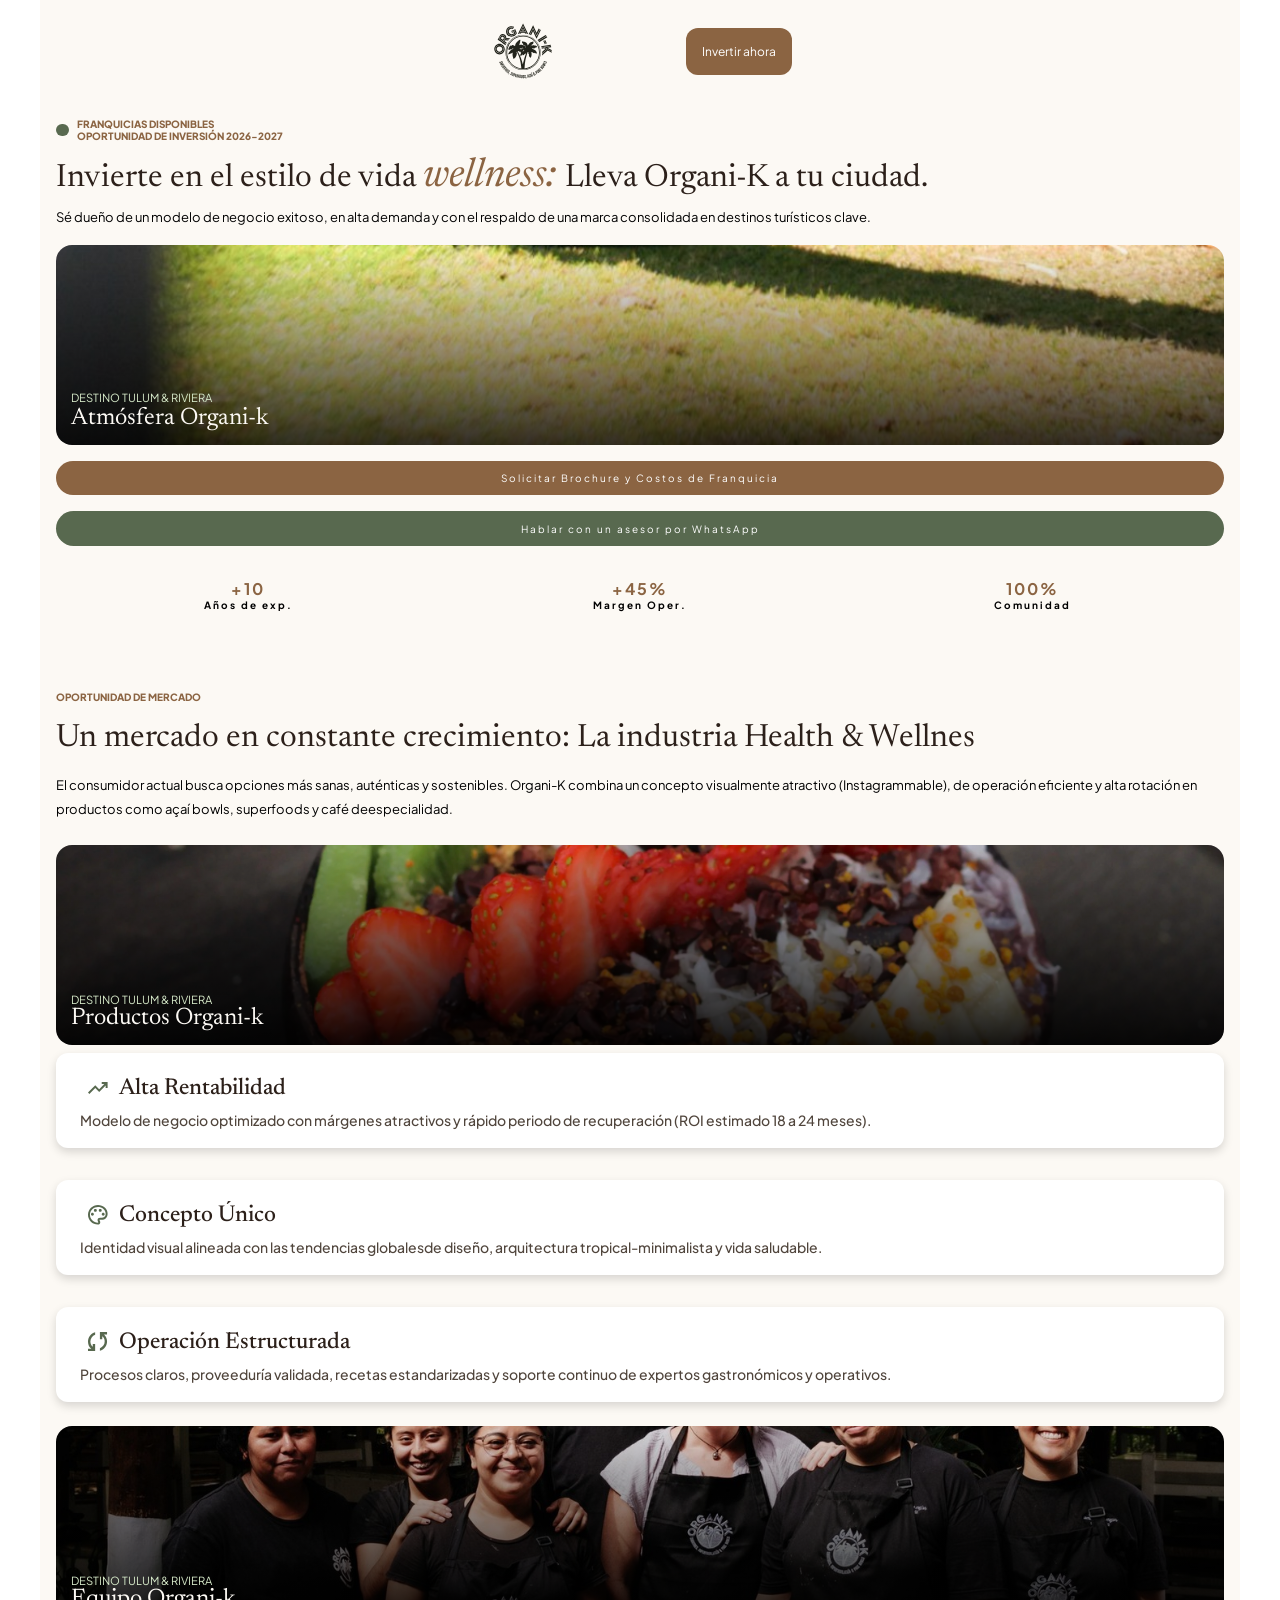
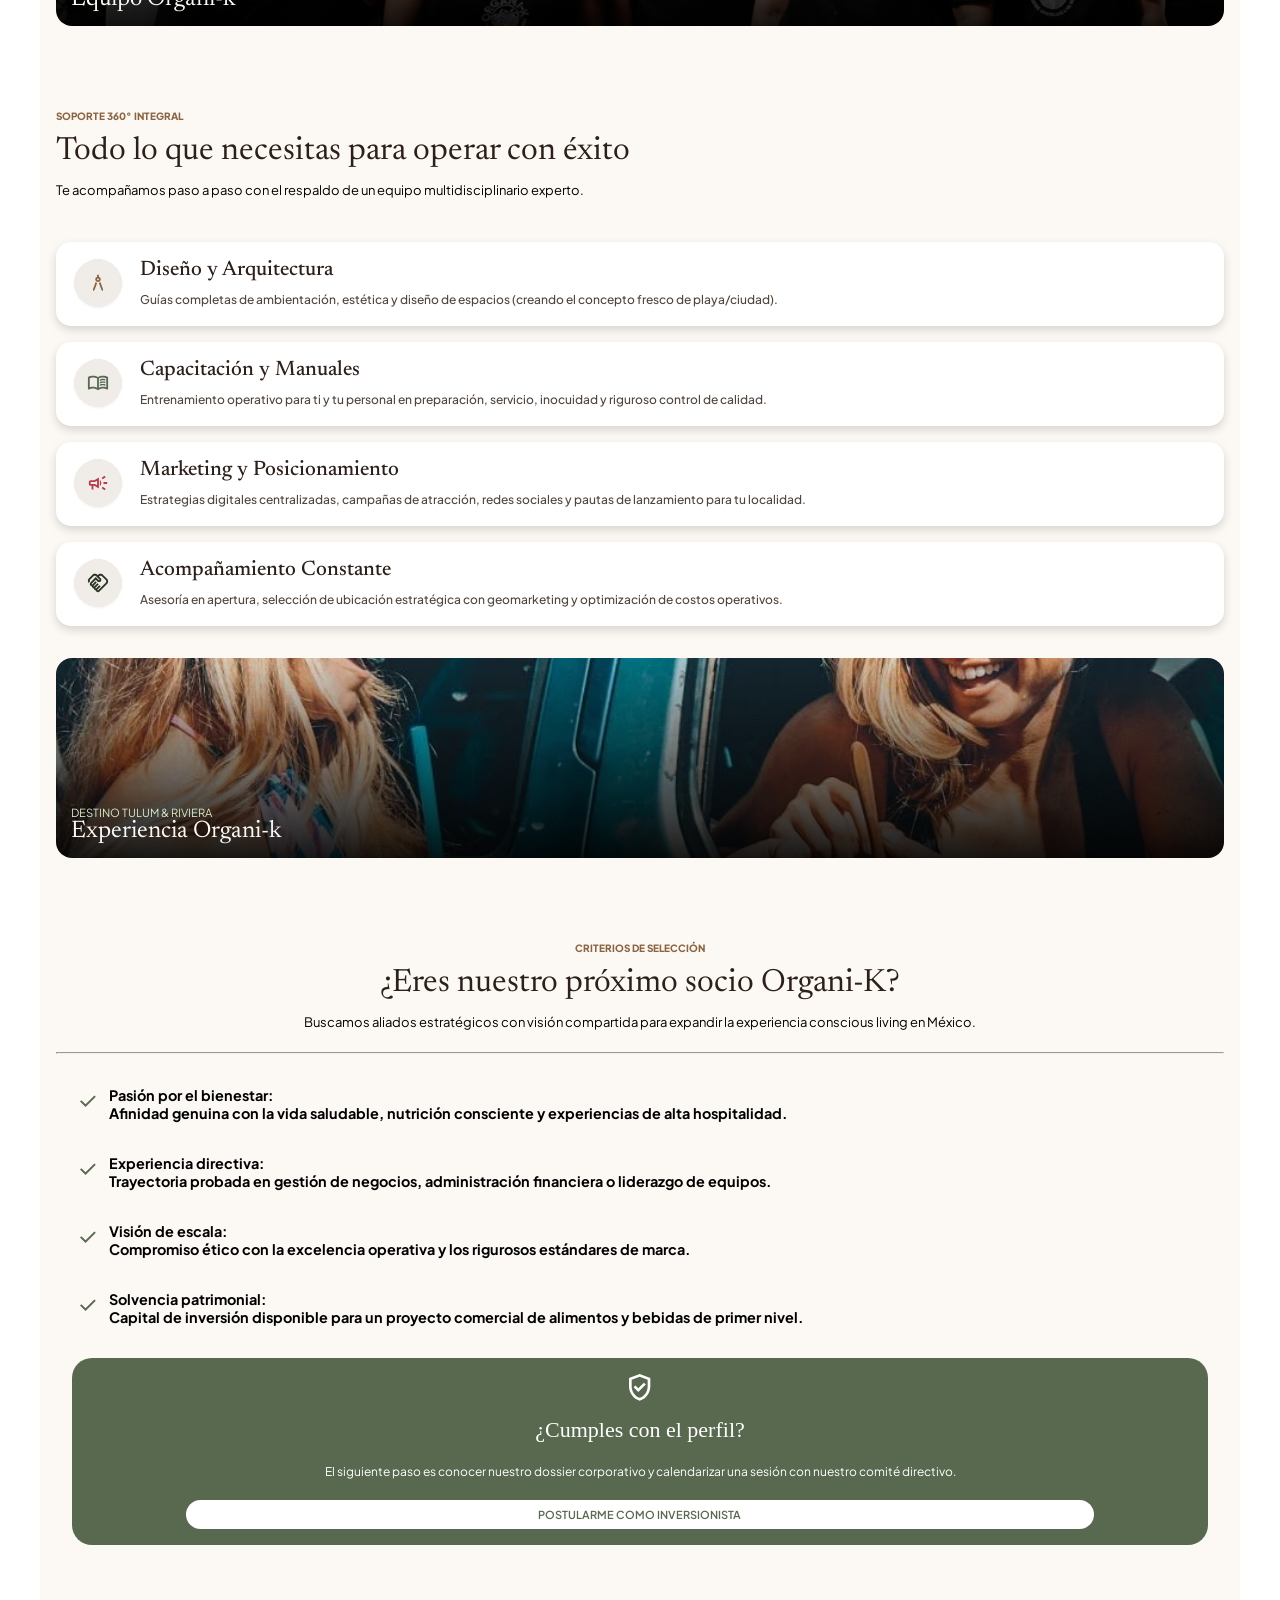
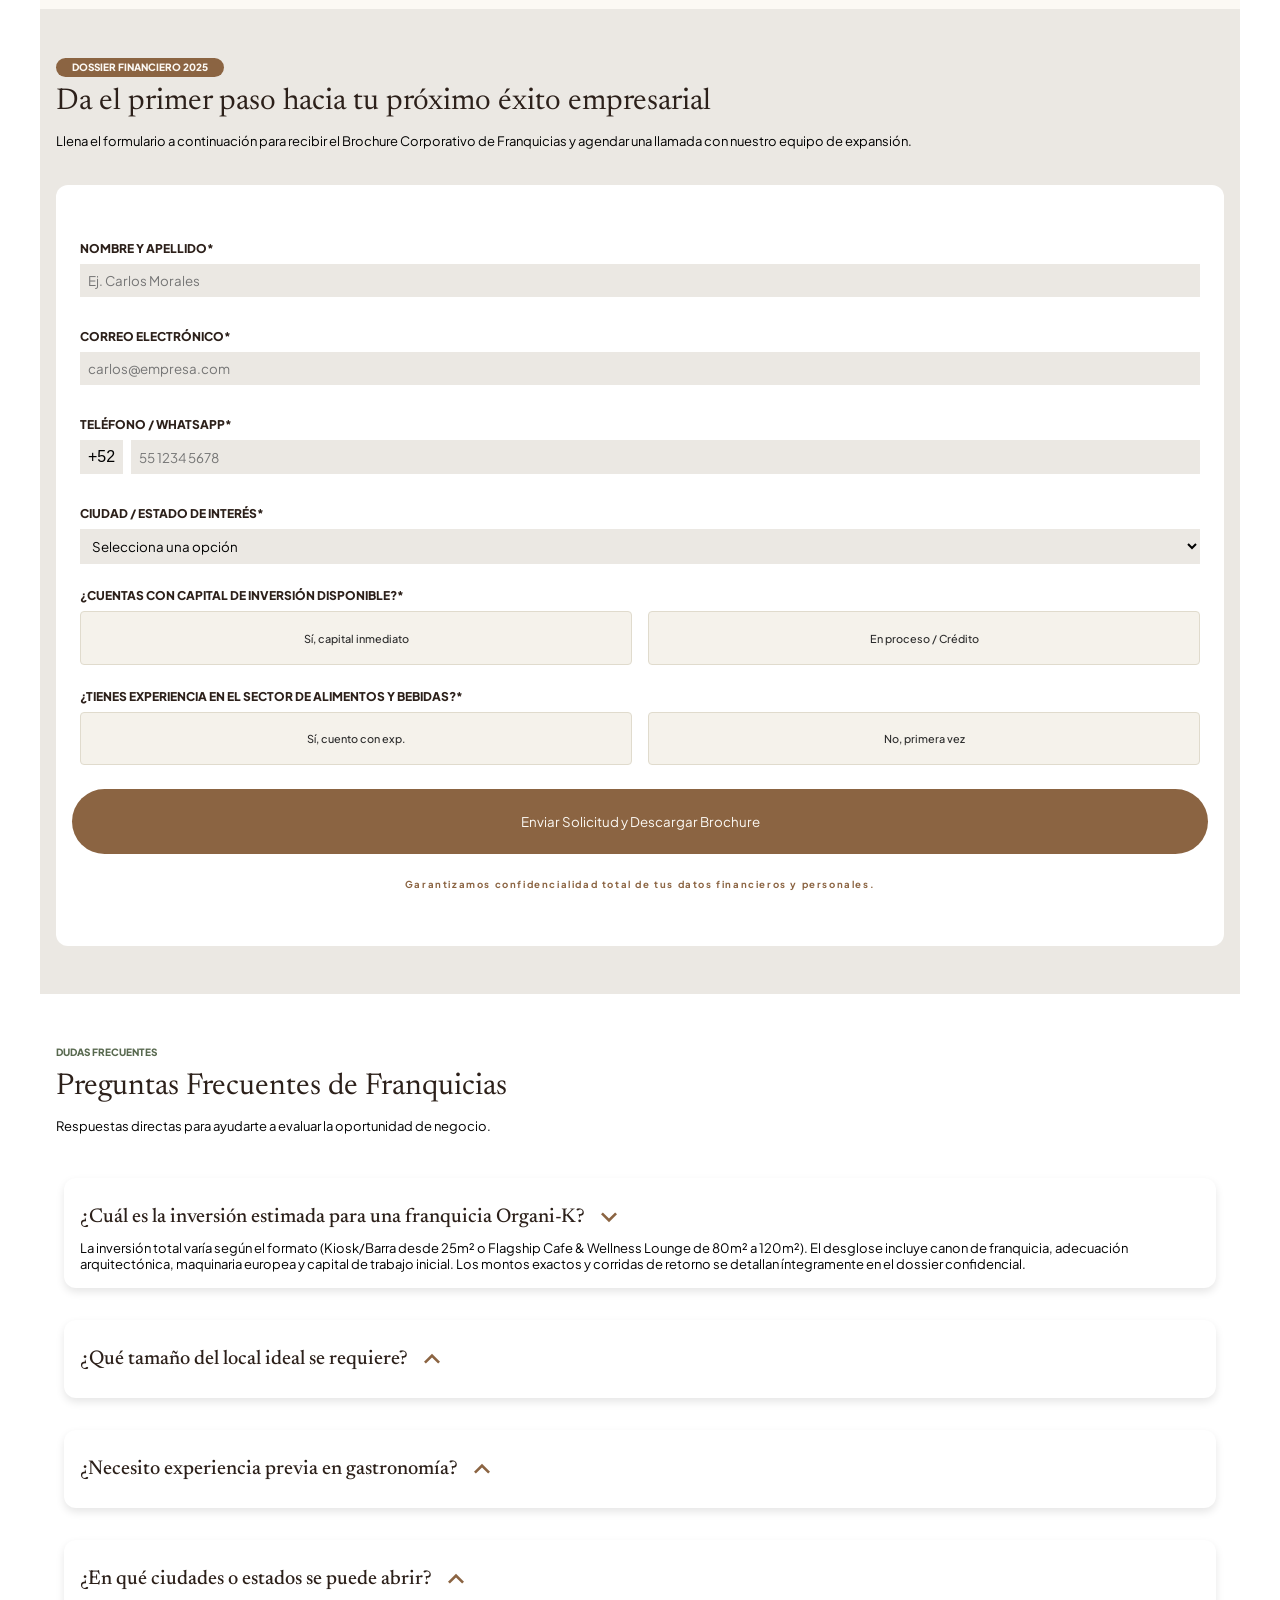
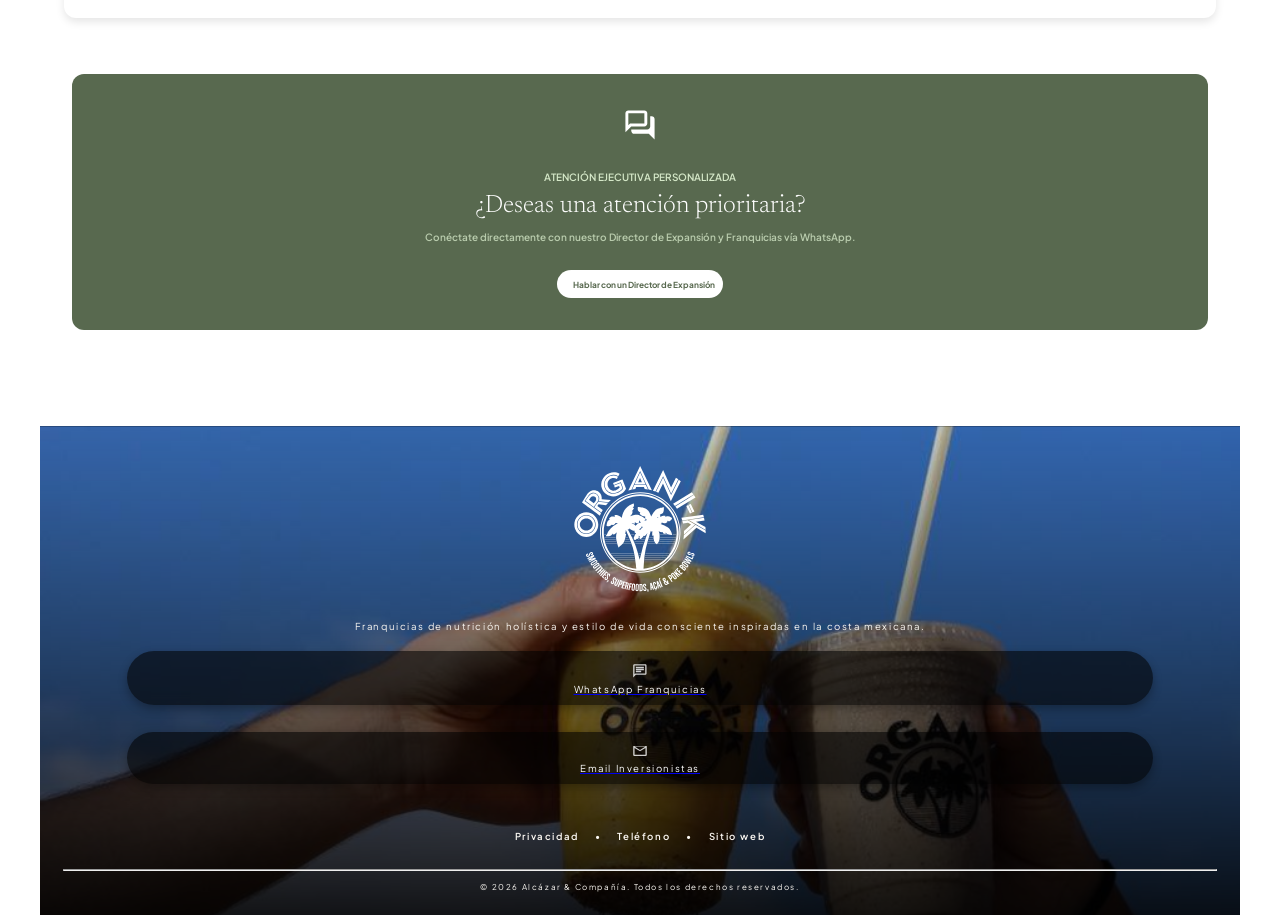
==== commit bef6b0fc: "Add Interactive Buttons and new images brand" ====
--- a/index.html
+++ b/index.html
@@ -41,10 +41,10 @@
                 </div>
 
                 <div class="hero__btn">
-                    <a class="hero__btn-cta" href="">Solicitar Brochure y Costos de Franquicia</a>
+                    <a class="hero__btn-cta" href="#form">Solicitar Brochure y Costos de Franquicia</a>
                 </div>
                 <div class="hero__btn">
-                    <a class="hero__btn-wa" href="">Hablar con un asesor por WhatsApp</a>   
+                    <a class="hero__btn-wa" href="https://wa.me/5215552640888" target="_blank">Hablar con un asesor por WhatsApp</a>   
                 </div>
 
                 <div class="hero__data">
@@ -61,13 +61,18 @@
                 <h2 class="features__title">Un mercado en constante crecimiento: La industria Health & Wellnes</h2>
                 <p class="features__subtitle">El consumidor actual busca opciones más sanas, auténticas y sostenibles. Organi-K combina un
                 concepto visualmente atractivo (Instagrammable), de operación eficiente y alta rotación en productos como açaí bowls, superfoods y café deespecialidad.</p>
-                <div class="features__img-container">
-                    <img class="features__img" src="./assets/img/Açaí bowl.png" alt="">
+                <div class="features__img">
+                    <span class="hero__badge">DESTINO TULUM & RIVIERA</span>
+                    <h2 class="img__title">Productos Organi-k</h2>
                 </div>
                 <div class="features__data">
                     <div class="data__container"> <div class="data__title"> <img src="./assets/icons/stonks.svg" alt="">  <h3>Alta Rentabilidad</h3> </div> <p class="data__text" >Modelo de negocio optimizado con márgenes atractivos y rápido periodo de recuperación (ROI estimado 18 a 24 meses).</p></div>
                     <div class="data__container"> <div class="data__title"> <img src="./assets/icons/concept.svg" alt="">  <h3>Concepto Único</h3> </div> <p class="data__text" >Identidad visual alineada con las tendencias globalesde diseño, arquitectura tropical-minimalista y vida saludable.</p></div>
                     <div class="data__container"> <div class="data__title"> <img src="./assets/icons/operation.svg" alt="">  <h3>Operación Estructurada</h3> </div> <p class="data__text" >Procesos claros, proveeduría validada, recetas estandarizadas y soporte continuo de expertos gastronómicos y operativos.</p></div>
+                </div>
+                <div class="features__img-team">
+                    <span class="hero__badge">DESTINO TULUM & RIVIERA</span>
+                    <h2 class="img__title">Equipo Organi-k </h2>
                 </div>
             </div>
         </section>
@@ -109,6 +114,10 @@
                             <p>Asesoría en apertura, selección de ubicación estratégica con geomarketing y optimización de costos operativos.</p>
                         </div>
                     </div>
+                    <div class="investment__img">
+                        <span class="hero__badge">DESTINO TULUM & RIVIERA</span>
+                        <h2 class="img__title">Experiencia Organi-k </h2>
+                    </div>
                 </div>
             </div>
         </section>
@@ -159,18 +168,19 @@
 
                 <div class="investement__perfil">
                     <div class="perfil__card">
-
-                    
                     <img src="./assets/icons/security.svg" alt="">
                     <h4>¿Cumples con el perfil?</h4>
                     <p>El siguiente paso es conocer nuestro dossier corporativo y calendarizar una sesión con nuestro comité directivo.</p>
-                    <a href="">POSTULARME COMO INVERSIONISTA</a>
-                    </div>
-                </div>
+                    <a href="#form">POSTULARME COMO INVERSIONISTA</a>
+                    </div>
+                </div>
+               
+
+                
             </div>
         </section>
 
-        <section class="form">
+        <section class="form" id="form">
             <div class="form__container">
                 <div class="form__info">
                 <small class="form__small">DOSSIER FINANCIERO 2025</small>
@@ -282,8 +292,10 @@
                 <div class="qa__info">
                     <small class="qa__small">DUDAS FRECUENTES</small>
                     <h3 class="qa__title">Preguntas Frecuentes de Franquicias</h3>
-                    <p class="qa__text">Respuestas directas para ayudarte a evaluar la oportunidad de negocio.</p>
-                </div>
+                    <p class="qa__text">Respuestas directas para ayudarte a evaluar la oportunidad de negocio.</p>    
+                </div> 
+
+                <div class="cards">
                 <div class="qa__card">
                     <details class="card__item" open>
                         <summary class="card__header">
@@ -299,7 +311,7 @@
                     <details class="card__item">
                         <summary class="card__header">
                             <div class="card__icon">
-                                <h4 class="card__title">¿Qué tamaño de local se requiere?</h4><span class="card__icon"> 
+                                <h4 class="card__title">¿Qué tamaño del local ideal se requiere?</h4>
                                 <img class="arrow-icon" src="./assets/icons/up-arrow.svg" alt="Flecha"> </span>
                             </div>
                         </summary>
@@ -328,7 +340,7 @@
                         <p>Nos expandimos con fuerza en destinos de playa, zonas costeras y ciudades con climas cálidos donde la demanda por opciones saludables se dispara. Nuestro concepto es un éxito rotundo en estos entornos: ofrecemos smoothies revitalizantes, tazones de superalimentos y platillos frescos diseñados para combatir el calor, conectar con el estilo de vida wellness y consentir a los visitantes bajo las palmeras.</p>
                     </details>
                 </div>
-
+                </div>
             <div class="asesor">
                 <div class="asesor__card">
                     <img class="asesor__img" src="/assets/icons/chat.svg" alt="">
@@ -337,7 +349,7 @@
                     <p class="asesor__text" >Conéctate directamente con nuestro Director de Expansión y Franquicias vía WhatsApp.</p>
                     <div class="asesor__btn">
                         <img class="asesor__wa" src="./assets/icons/" alt="">
-                        <a href=""> <small> Hablar con un Director de Expansión</small></a>
+                        <a href="https://wa.me/5215552640888" target="_blank"> <small> Hablar con un Director de Expansión</small></a>
                     </div>
                 </div>
             </div>
@@ -478,36 +490,42 @@
                     <path class="cls-1" d="M426.69,295.89c0-78.53-63.89-142.43-142.43-142.43s-142.43,63.9-142.43,142.43,63.89,142.42,142.43,142.42,142.43-63.89,142.43-142.42ZM284.27,435.02c-76.72,0-139.13-62.41-139.13-139.12s62.41-139.13,139.13-139.13,139.13,62.41,139.13,139.13-62.41,139.12-139.13,139.12Z"/>
                     </svg>
                 <p>Franquicias de nutrición holística y estilo de vida consciente inspiradas en la costa mexicana.</p>
-                <div class="footer__btn"> <svg class="icon__svg"  viewBox="0 0 17 17" fill="none" xmlns="http://www.w3.org/2000/svg">
-                <path d="M3.33333 10H10V8.33333H3.33333V10ZM3.33333 7.5H13.3333V5.83333H3.33333V7.5ZM3.33333 5H13.3333V3.33333H3.33333V5ZM0 16.6667V1.66667C0 1.20833 0.163194 0.815972 0.489583 0.489583C0.815972 0.163194 1.20833 0 1.66667 0H15C15.4583 0 15.8507 0.163194 16.1771 0.489583C16.5035 0.815972 16.6667 1.20833 16.6667 1.66667V11.6667C16.6667 12.125 16.5035 12.5174 16.1771 12.8438C15.8507 13.1701 15.4583 13.3333 15 13.3333H3.33333L0 16.6667ZM2.625 11.6667H15V1.66667H1.66667V12.6042L2.625 11.6667ZM1.66667 11.6667V1.66667V11.6667Z" fill="#fff"/>
-                </svg>
-                <p>WhatsApp Franquicias</p> </div>
-
+                
+               <div class="footer__btn">
+                    <a href="https://wa.me/5215552640888" target="_blank" rel="noopener noreferrer">
+                        <svg class="icon__svg" viewBox="0 0 17 17" fill="none" xmlns="http://www.w3.org/2000/svg">
+                            <path d="M3.33333 10H10V8.33333H3.33333V10ZM3.33333 7.5H13.3333V5.83333H3.33333V7.5ZM3.33333 5H13.3333V3.33333H3.33333V5ZM0 16.6667V1.66667C0 1.20833 0.163194 0.815972 0.489583 0.489583C0.815972 0.163194 1.20833 0 1.66667 0H15C15.4583 0 15.8507 0.163194 16.1771 0.489583C16.5035 0.815972 16.6667 1.20833 16.6667 1.66667V11.6667C16.6667 12.125 16.5035 12.5174 16.1771 12.8438C15.8507 13.1701 15.4583 13.3333 15 13.3333H3.33333L0 16.6667ZM2.625 11.6667H15V1.66667H1.66667V12.6042L2.625 11.6667ZM1.66667 11.6667V1.66667V11.6667Z" fill="#fff"/>
+                        </svg>
+                        <p>WhatsApp Franquicias</p>
+                    </a>
+                </div>
 
                 <div class="footer__btn"> 
+                    <a href="mailto:consultas@alcazar.com.mx?subject=Consulta%20sobre%20Franquicias" target="_blank">
                     <svg class="icon__svg" viewBox="0 0 15 12" fill="none" xmlns="http://www.w3.org/2000/svg">
                     <path d="M1.5 12C1.0875 12 0.734375 11.8531 0.440625 11.5594C0.146875 11.2656 0 10.9125 0 10.5V1.5C0 1.0875 0.146875 0.734375 0.440625 0.440625C0.734375 0.146875 1.0875 0 1.5 0H13.5C13.9125 0 14.2656 0.146875 14.5594 0.440625C14.8531 0.734375 15 1.0875 15 1.5V10.5C15 10.9125 14.8531 11.2656 14.5594 11.5594C14.2656 11.8531 13.9125 12 13.5 12H1.5ZM7.5 6.75L1.5 3V10.5H13.5V3L7.5 6.75ZM7.5 5.25L13.5 1.5H1.5L7.5 5.25ZM1.5 3V1.5V3V10.5V3Z" fill="#fff"/>
                     </svg>
                      <p>Email Inversionistas</p> </div>
+                     </a>
                 <div class="footer__grid">
                     <div class="footer__item">
-                        <a href="">Privacidad</a>
+                        <a href="aviso-privacidad.html">Privacidad</a>
                     </div>
                     <div class="footer__item">
-                        <a href="">•</a>
+                        <p>•</p>
                     </div>
                     <div class="footer__item">
-                        <a href="">Teléfono</a>
+                        <a href="tel:+525552640888" target="_blank">Teléfono</a>
                     </div>
                     <div class="footer__item">
-                        <a href="">•</a>
+                        <p>•</p>
                     </div>
                     <div class="footer__item">
-                        <a href="">Sitio web</a>
+                        <a href="https://www.organikmexico.com/" target="_blank">Sitio web</a>
                     </div>
                 </div>
                 <hr>
-                <small>© 2025 Organi-K Franquicias S.A.P.I. de C.V. Todos los derechos reservados.</small>
+                <small>© 2026 Alcázar & Compañía. Todos los derechos reservados.</small>
             </div>
         </footer>
 
--- a/style.css
+++ b/style.css
@@ -6,4 +6,5 @@
 @import url(./blocks/investment.css);
 @import url(./blocks/form.css);
 @import url(./blocks/qa.css);
-@import url(./blocks/footer.css);+@import url(./blocks/footer.css);
+@import url(./blocks/aviso-privacidad.css);
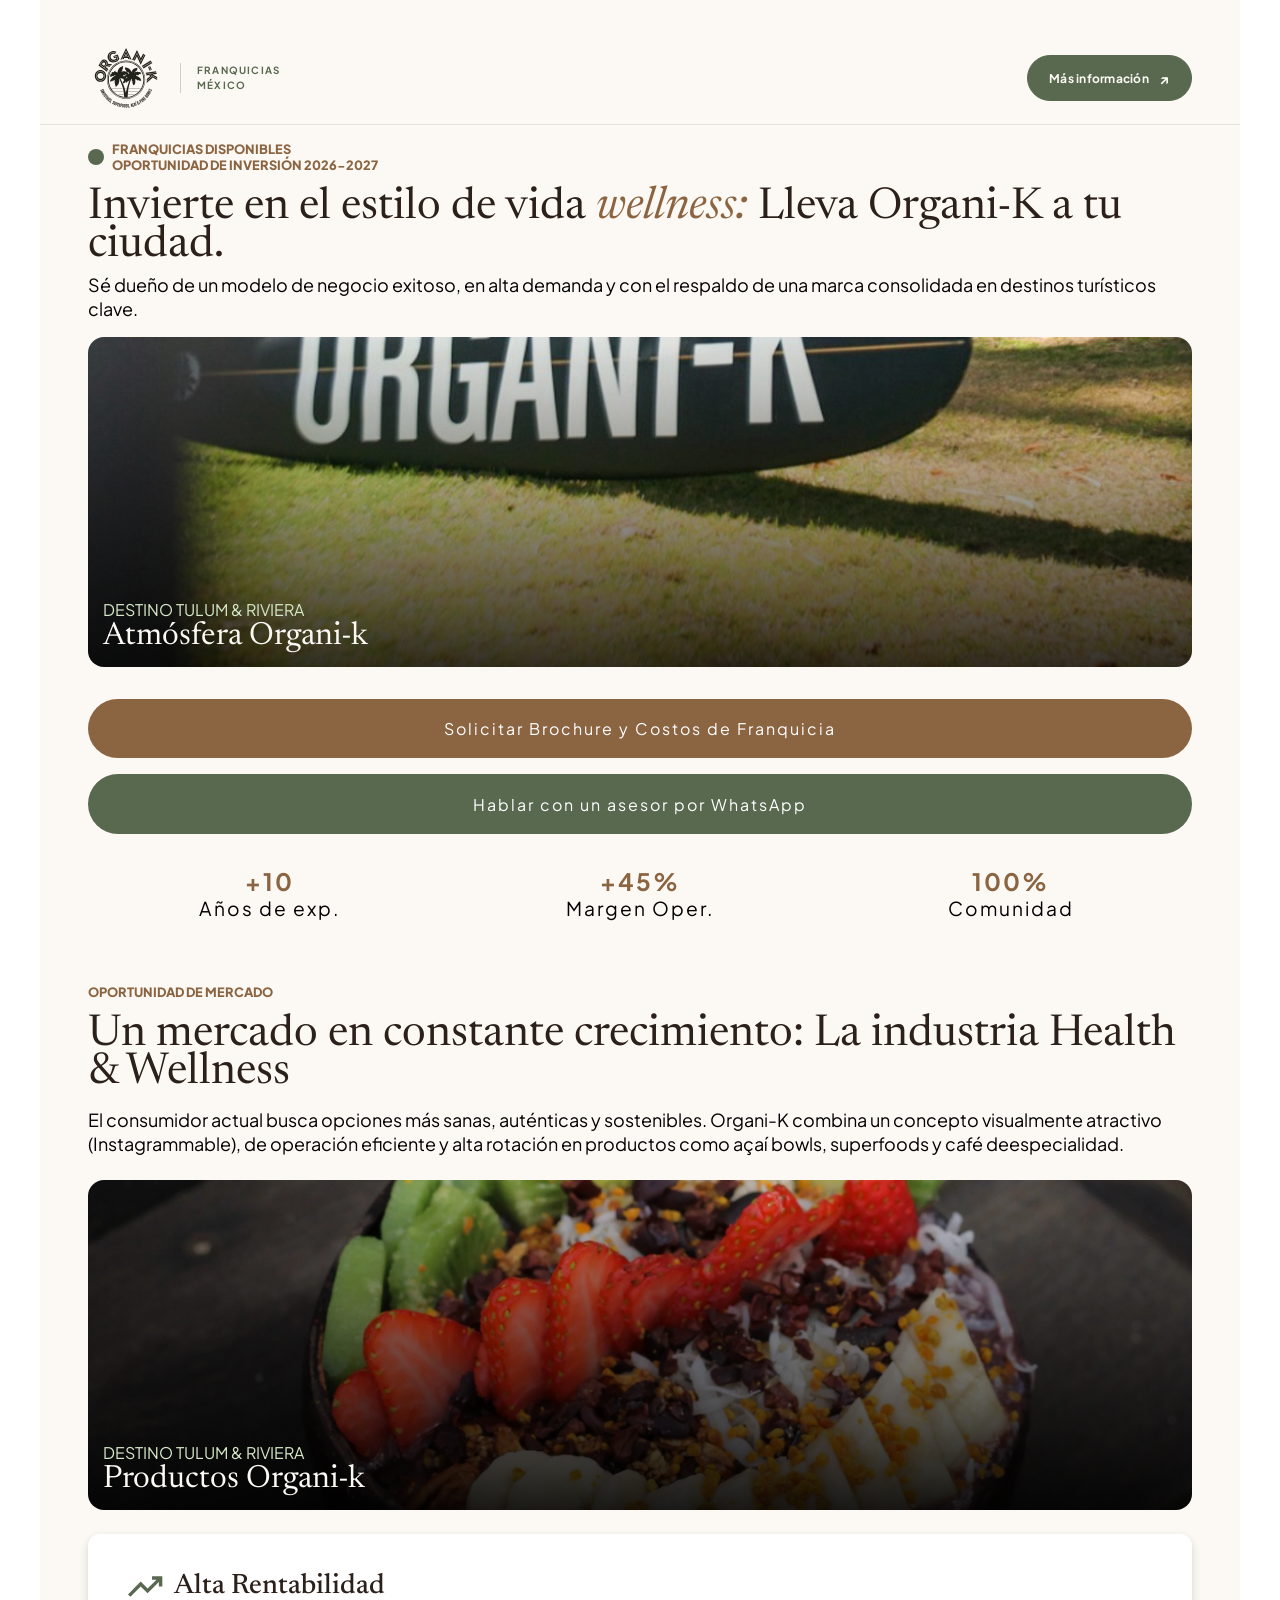
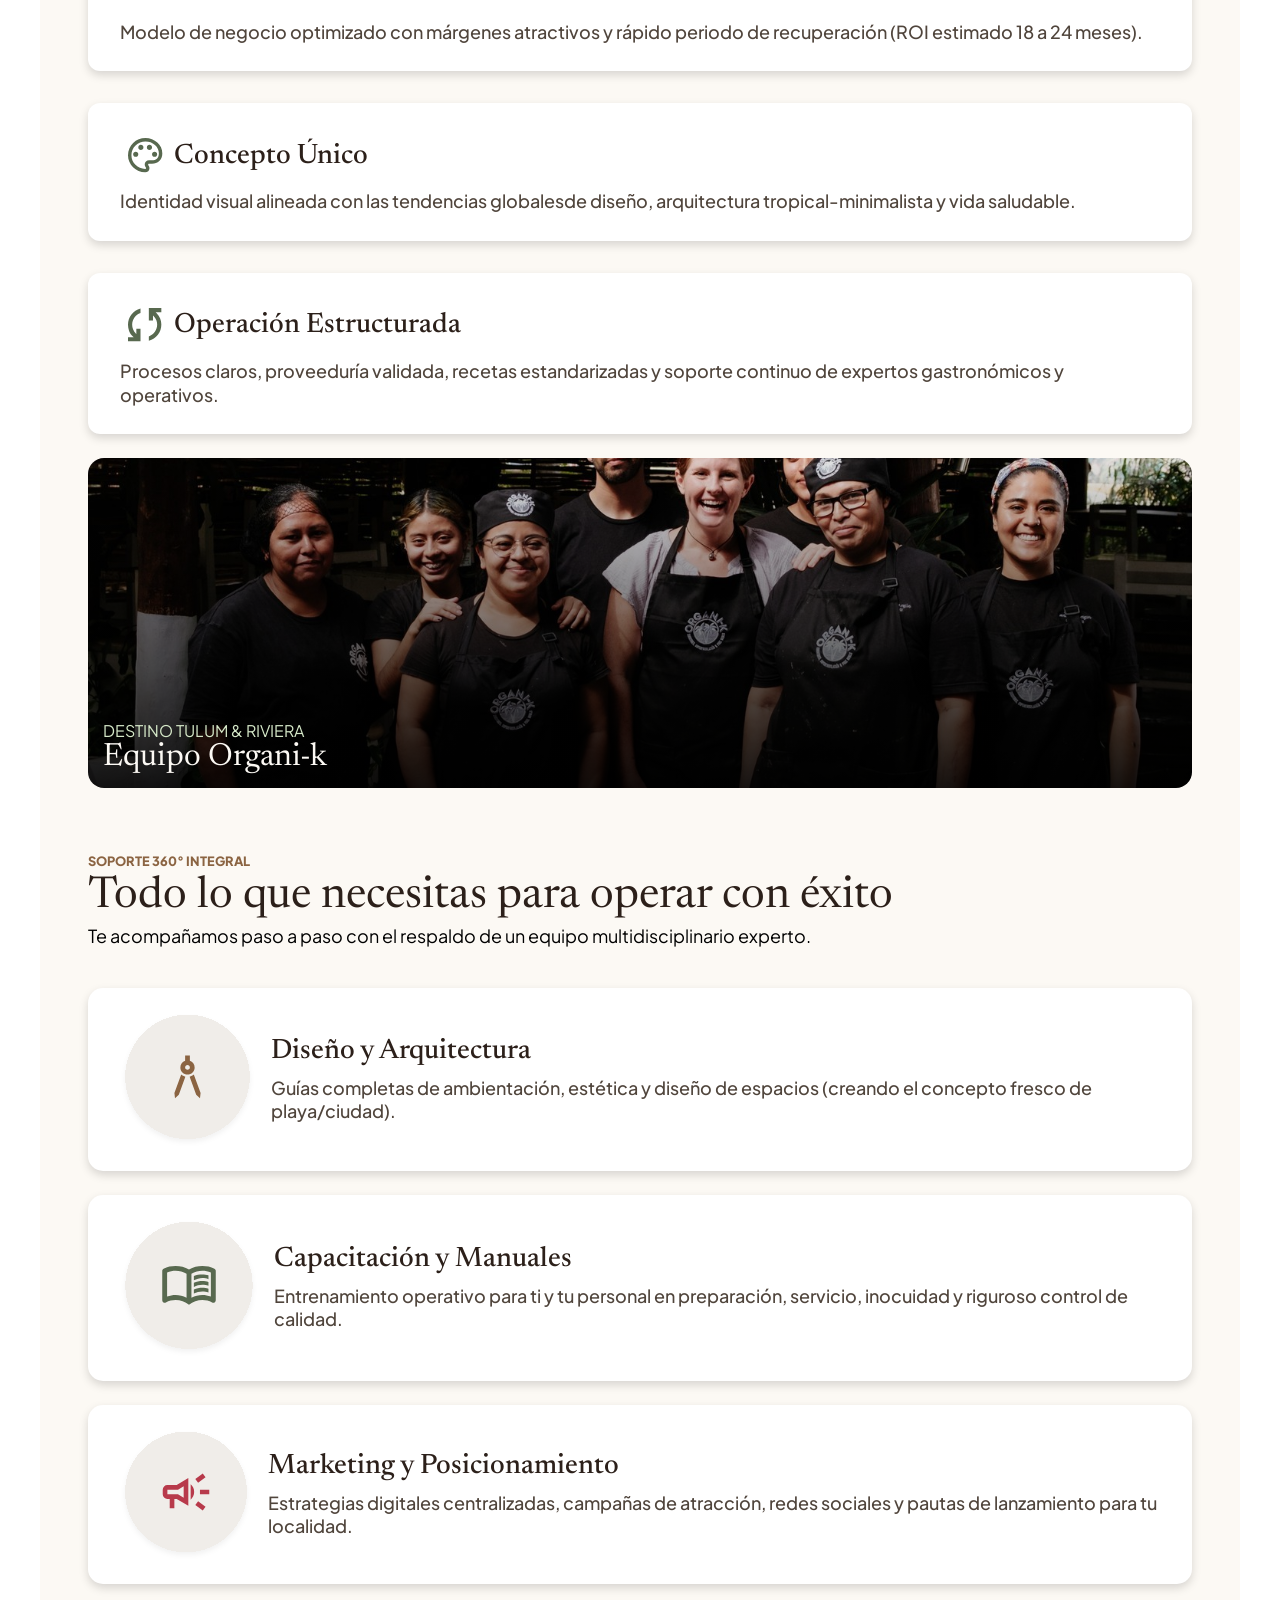
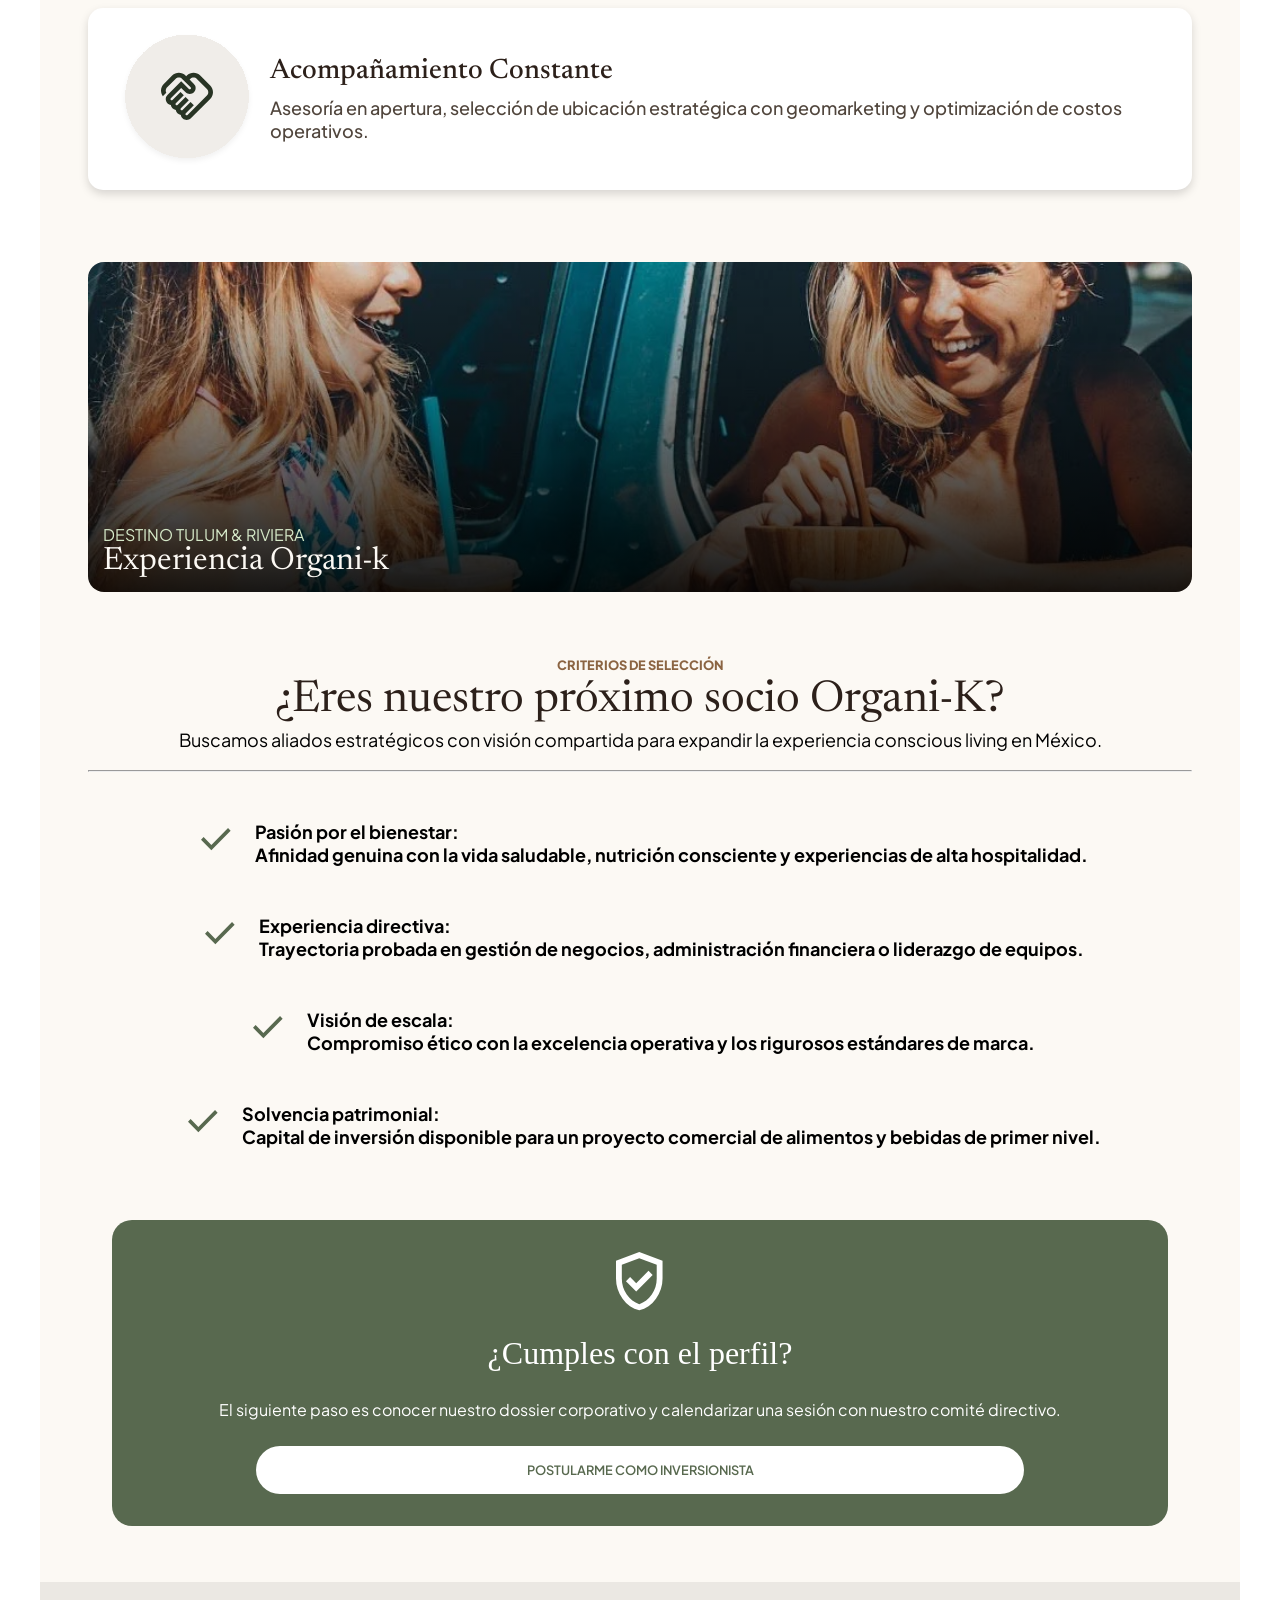
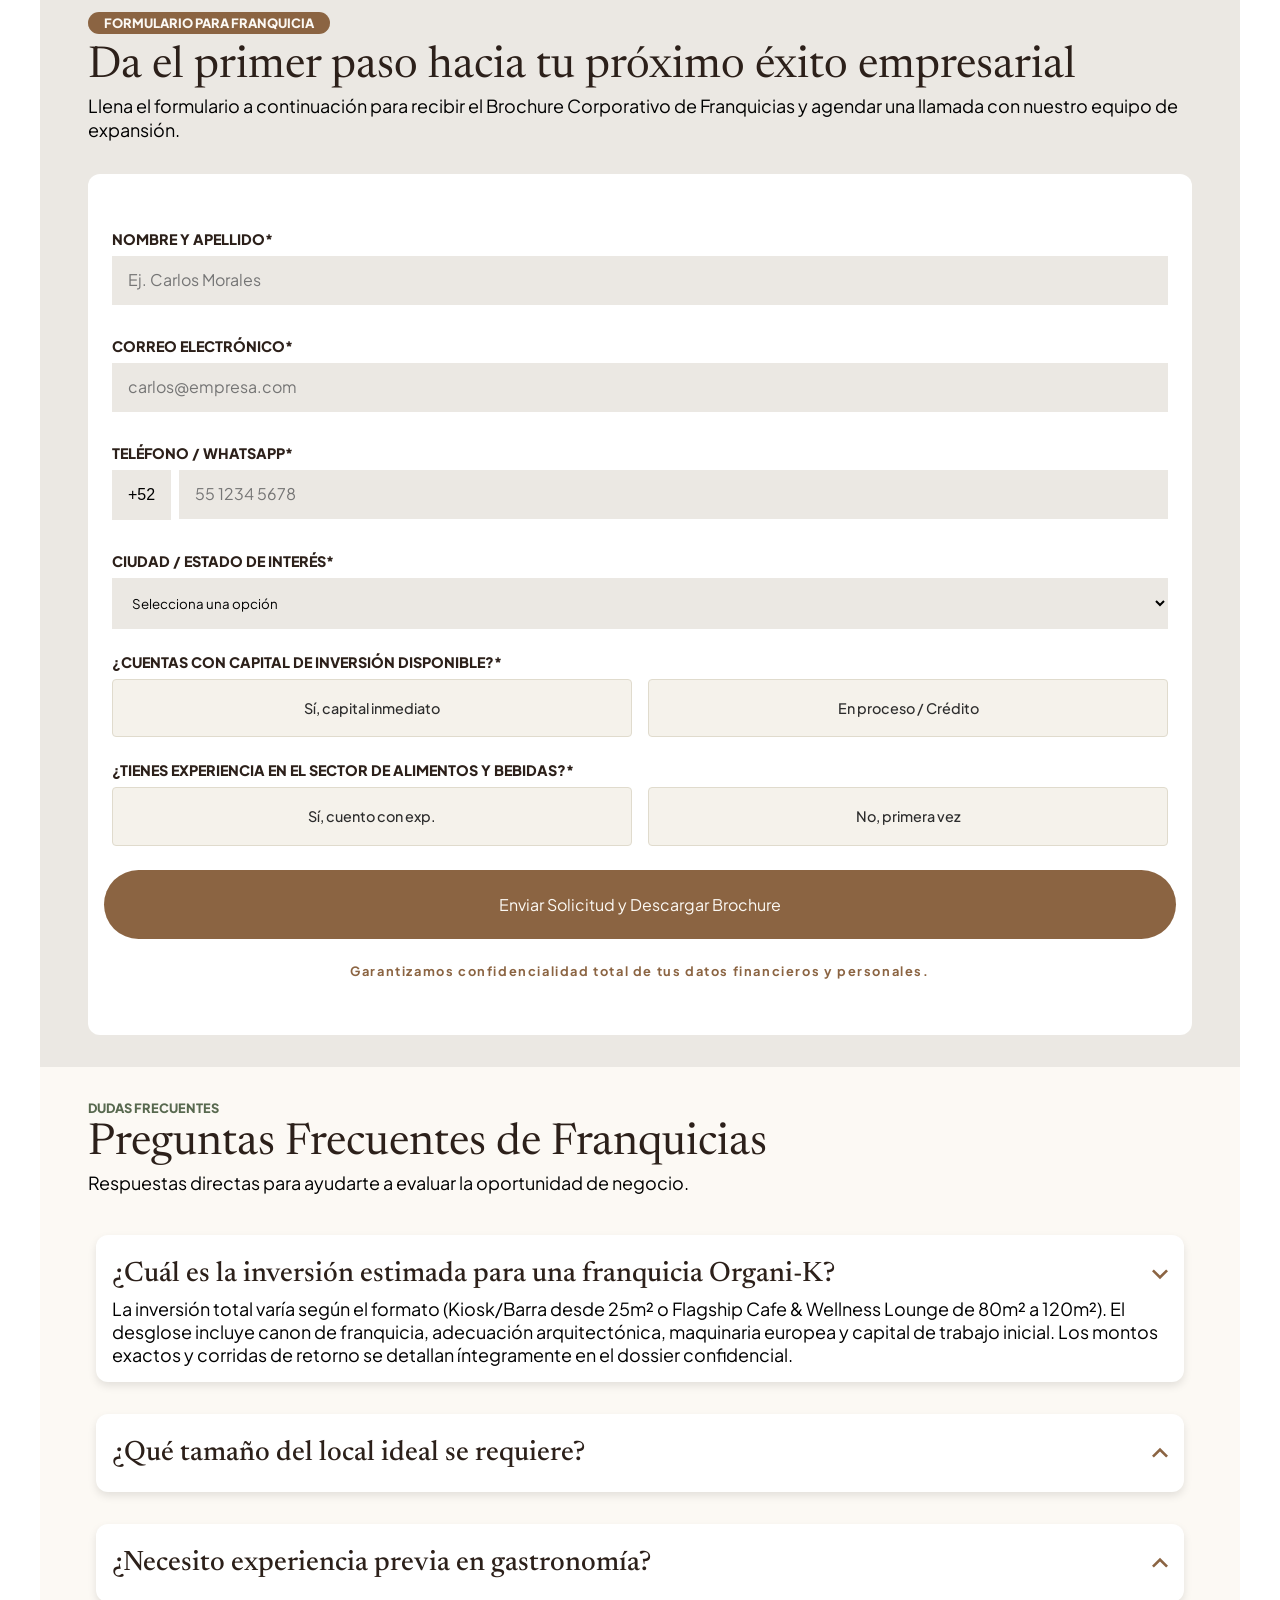
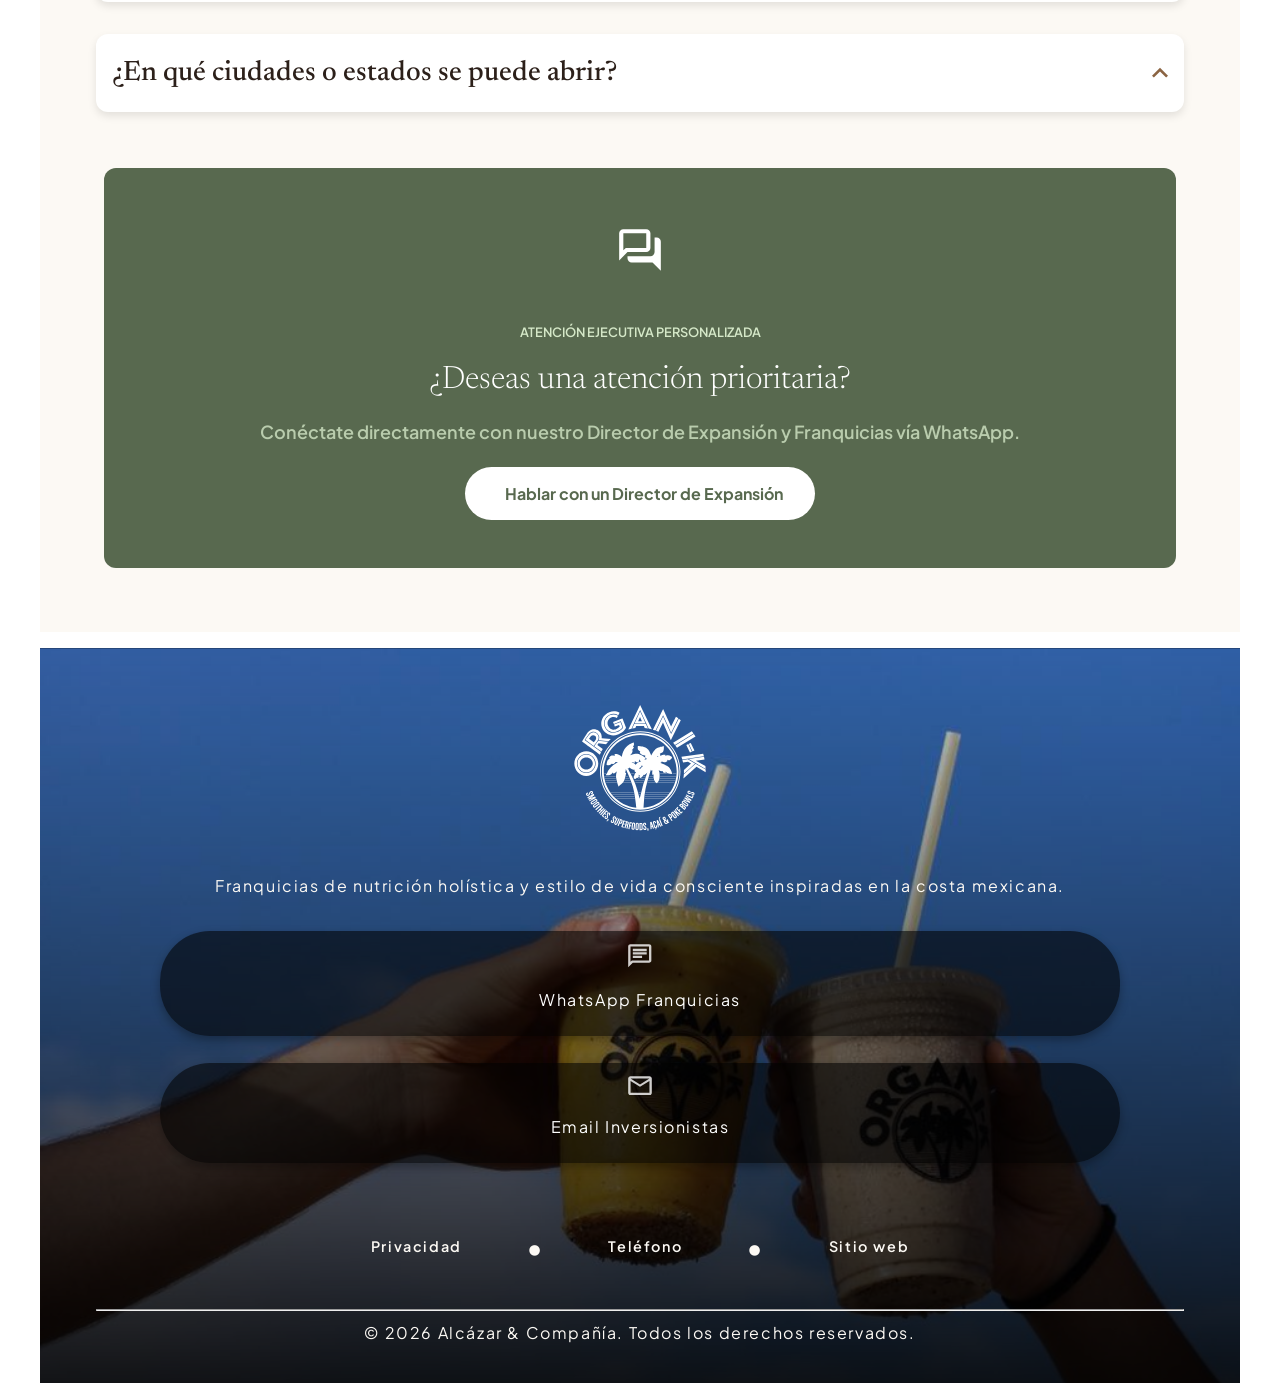
==== commit 8806f3b8: "Tablet Media Queries 768px sections" ====
--- a/index.html
+++ b/index.html
@@ -8,13 +8,17 @@
     <link rel="preconnect" href="https://fonts.googleapis.com">
     <link rel="preconnect" href="https://fonts.gstatic.com" crossorigin>
     <link href="https://fonts.googleapis.com/css2?family=Newsreader:ital,opsz,wght@0,6..72,200..800;1,6..72,200..800&family=Plus+Jakarta+Sans:ital,wght@0,200..800;1,200..800&display=swap" rel="stylesheet">
+    <link rel="icon" type="image/png" href="./assets/LOGO Organik.svg">
 </head>
 <body>
     <div class="container">
         <header class="header">
             <div class="header__container">
-                <img class="heder__logo" src="./assets/LOGO Organik.svg" style="width: 70px;"  alt="">
-                <a class="header__btn" href="">Invertir ahora</a>
+                <div class="header__brand">
+                    <img class="header__logo" src="./assets/LOGO Organik.svg" alt="Organi-K">
+                    <span class="header__label">FRANQUICIAS<br>MÉXICO</span>
+                </div>
+                <a class="header__btn" href="#form">Más información</a>
             </div>
         </header>
         
@@ -58,7 +62,7 @@
         <section class="features">
             <div class="features__container">
                 <small class="features__small">OPORTUNIDAD DE MERCADO</small>
-                <h2 class="features__title">Un mercado en constante crecimiento: La industria Health & Wellnes</h2>
+                <h2 class="features__title">Un mercado en constante crecimiento: La industria Health & Wellness</h2>
                 <p class="features__subtitle">El consumidor actual busca opciones más sanas, auténticas y sostenibles. Organi-K combina un
                 concepto visualmente atractivo (Instagrammable), de operación eficiente y alta rotación en productos como açaí bowls, superfoods y café deespecialidad.</p>
                 <div class="features__img">
@@ -134,7 +138,7 @@
                 <div class="investment__cards">
                     <div class="investment__card">
                         <div class="investment__icon">
-                            <img src="./assets/icons/check.svg" alt="">
+                            <img class="icon-check" src="./assets/icons/check.svg" alt="">
                         </div>
                         <div class="investment__item">
                             <p><b>Pasión por el bienestar: <br> Afinidad genuina con la vida saludable, nutrición consciente y experiencias de alta hospitalidad.</b></p>
@@ -183,7 +187,7 @@
         <section class="form" id="form">
             <div class="form__container">
                 <div class="form__info">
-                <small class="form__small">DOSSIER FINANCIERO 2025</small>
+                <small class="form__small">FORMULARIO PARA FRANQUICIA</small>
                 <h3 class="form__title">Da el primer paso hacia tu próximo éxito empresarial</h3>
                 <p class="form__text">Llena el formulario a continuación para recibir el Brochure Corporativo de Franquicias y agendar una llamada con nuestro equipo de expansión.</p>
                 </div>
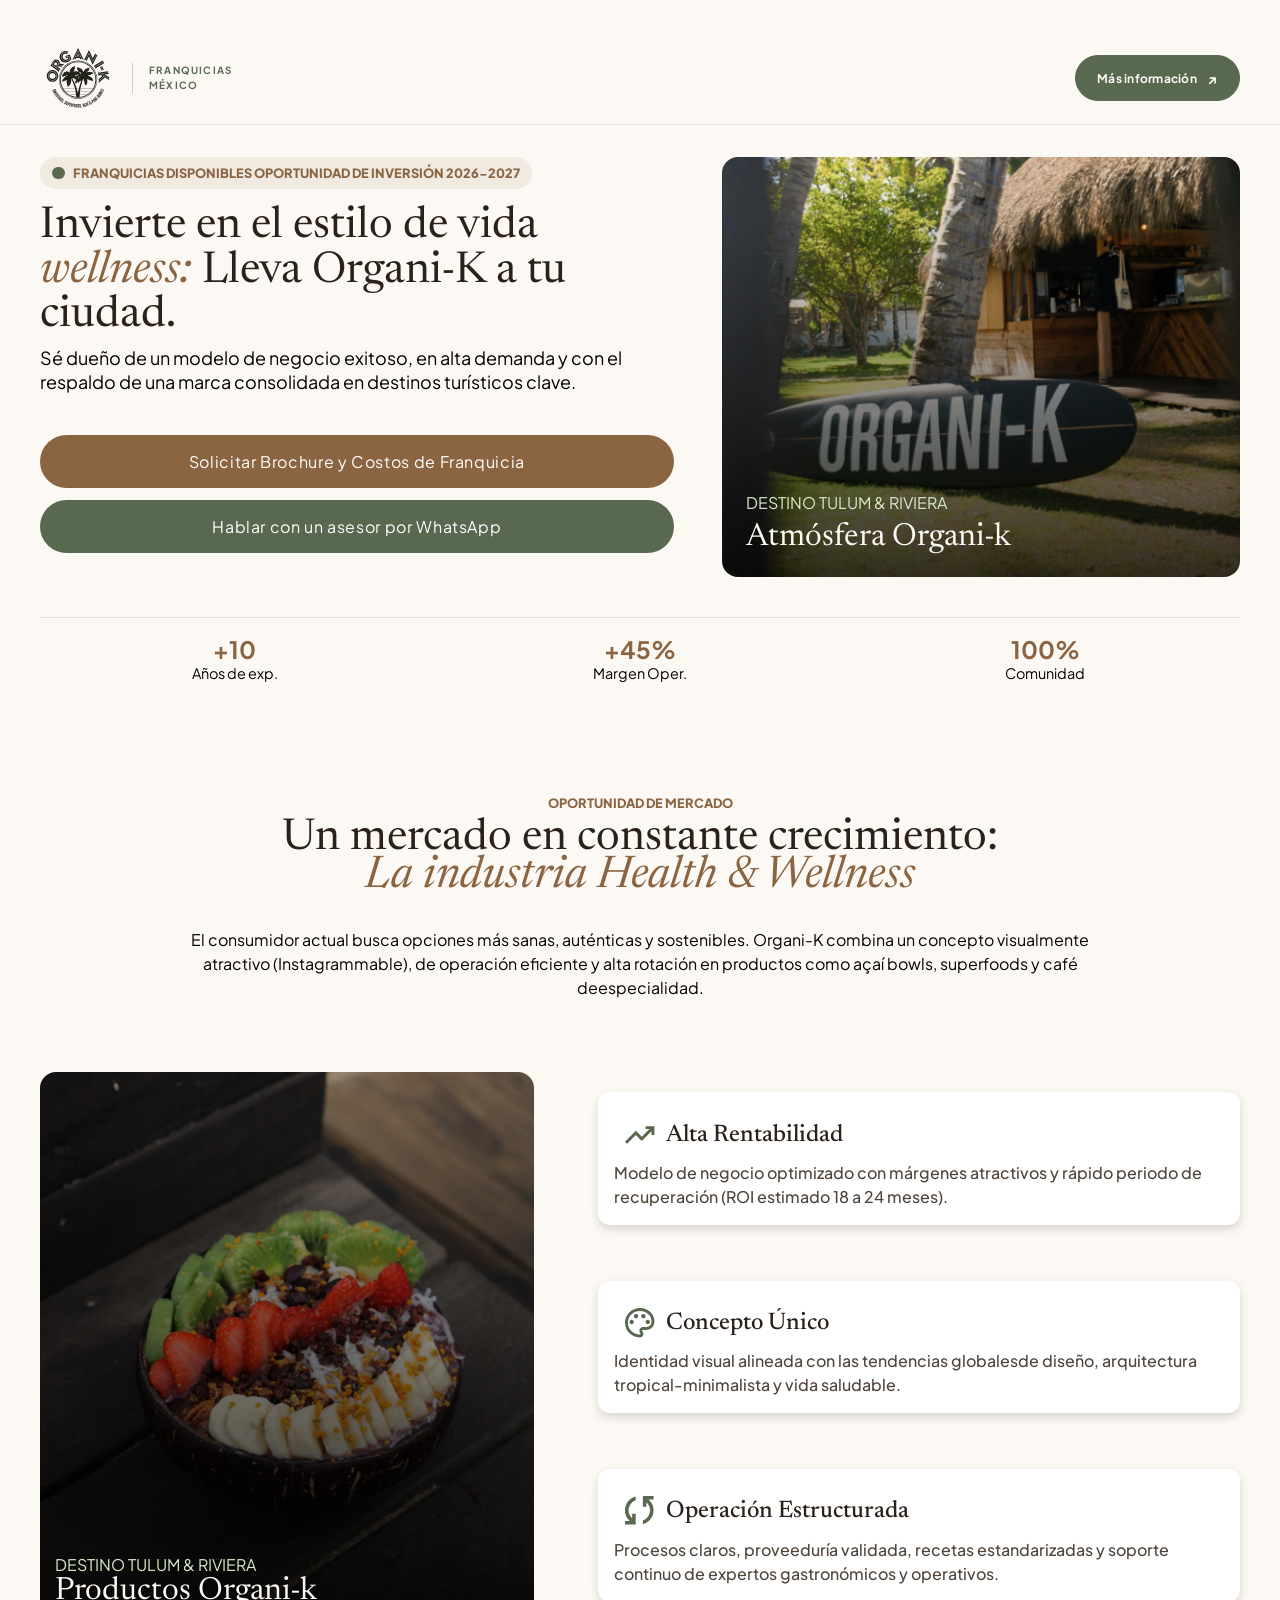
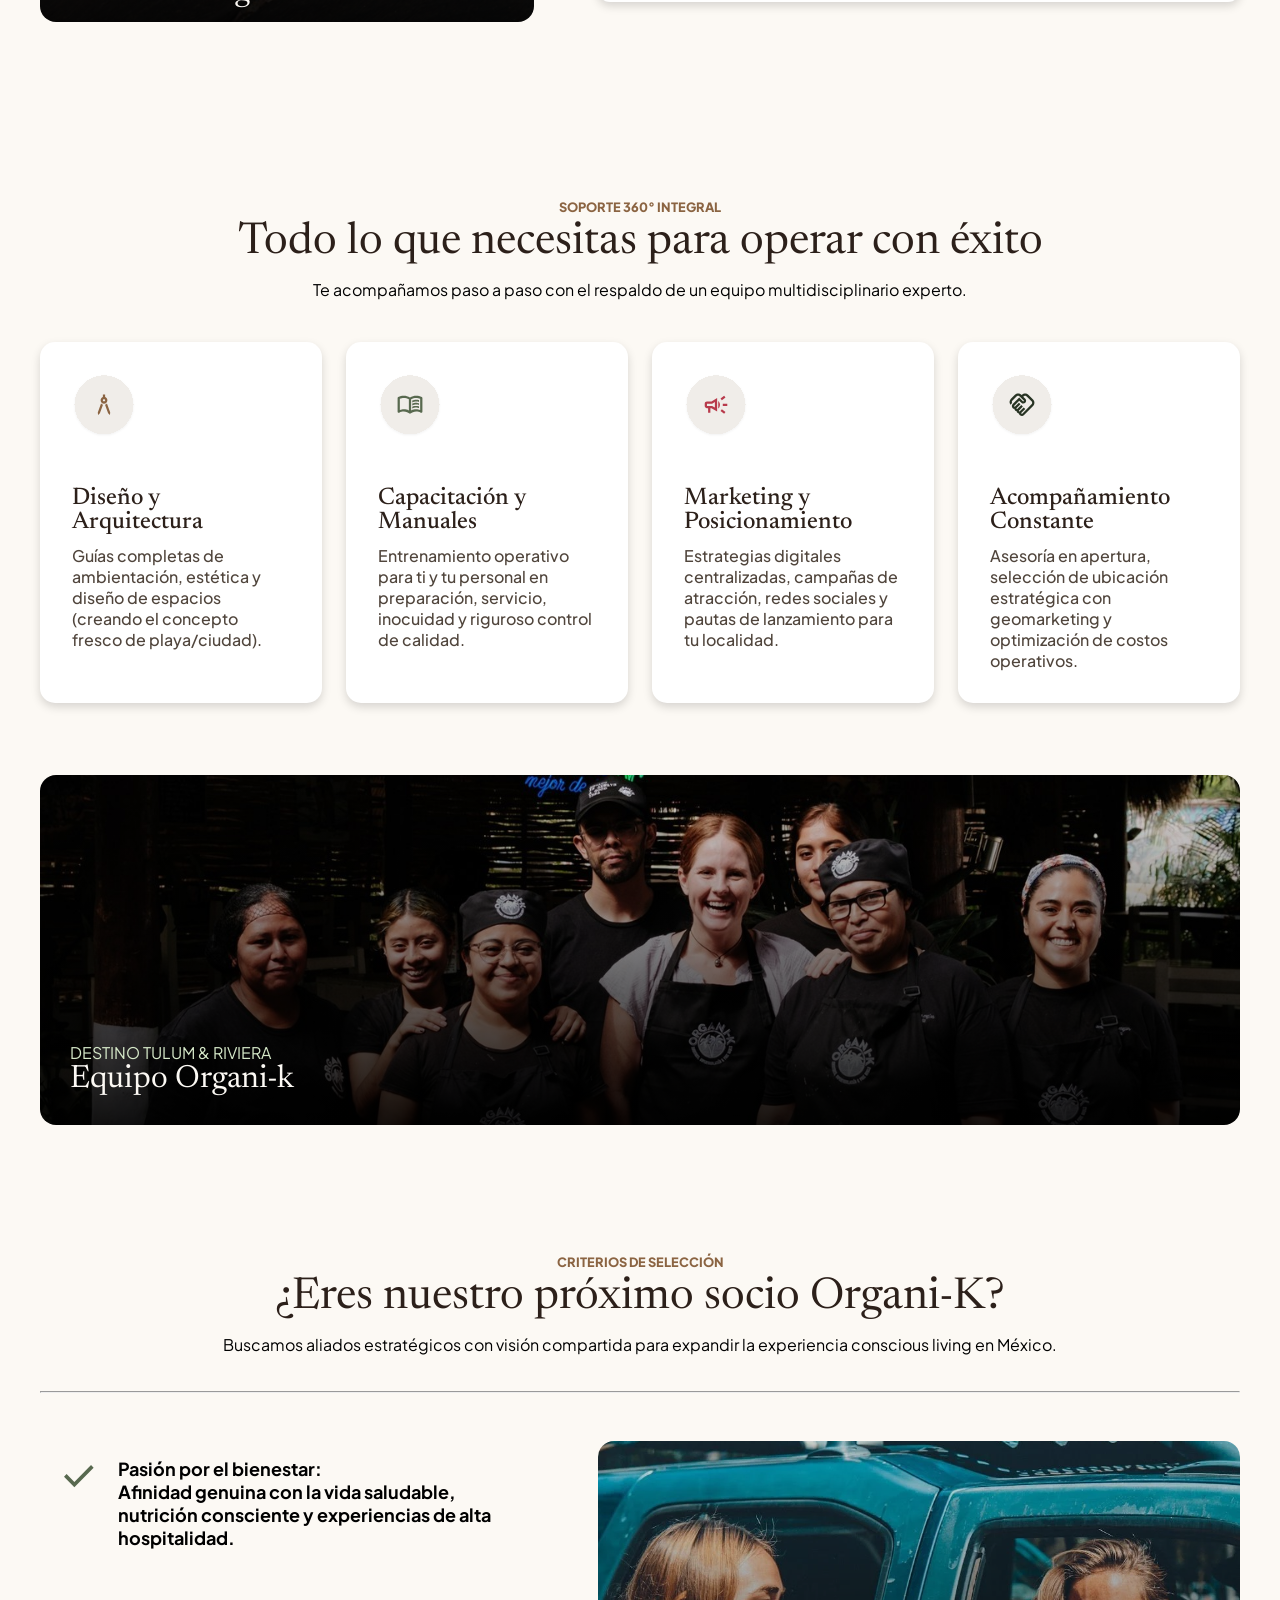
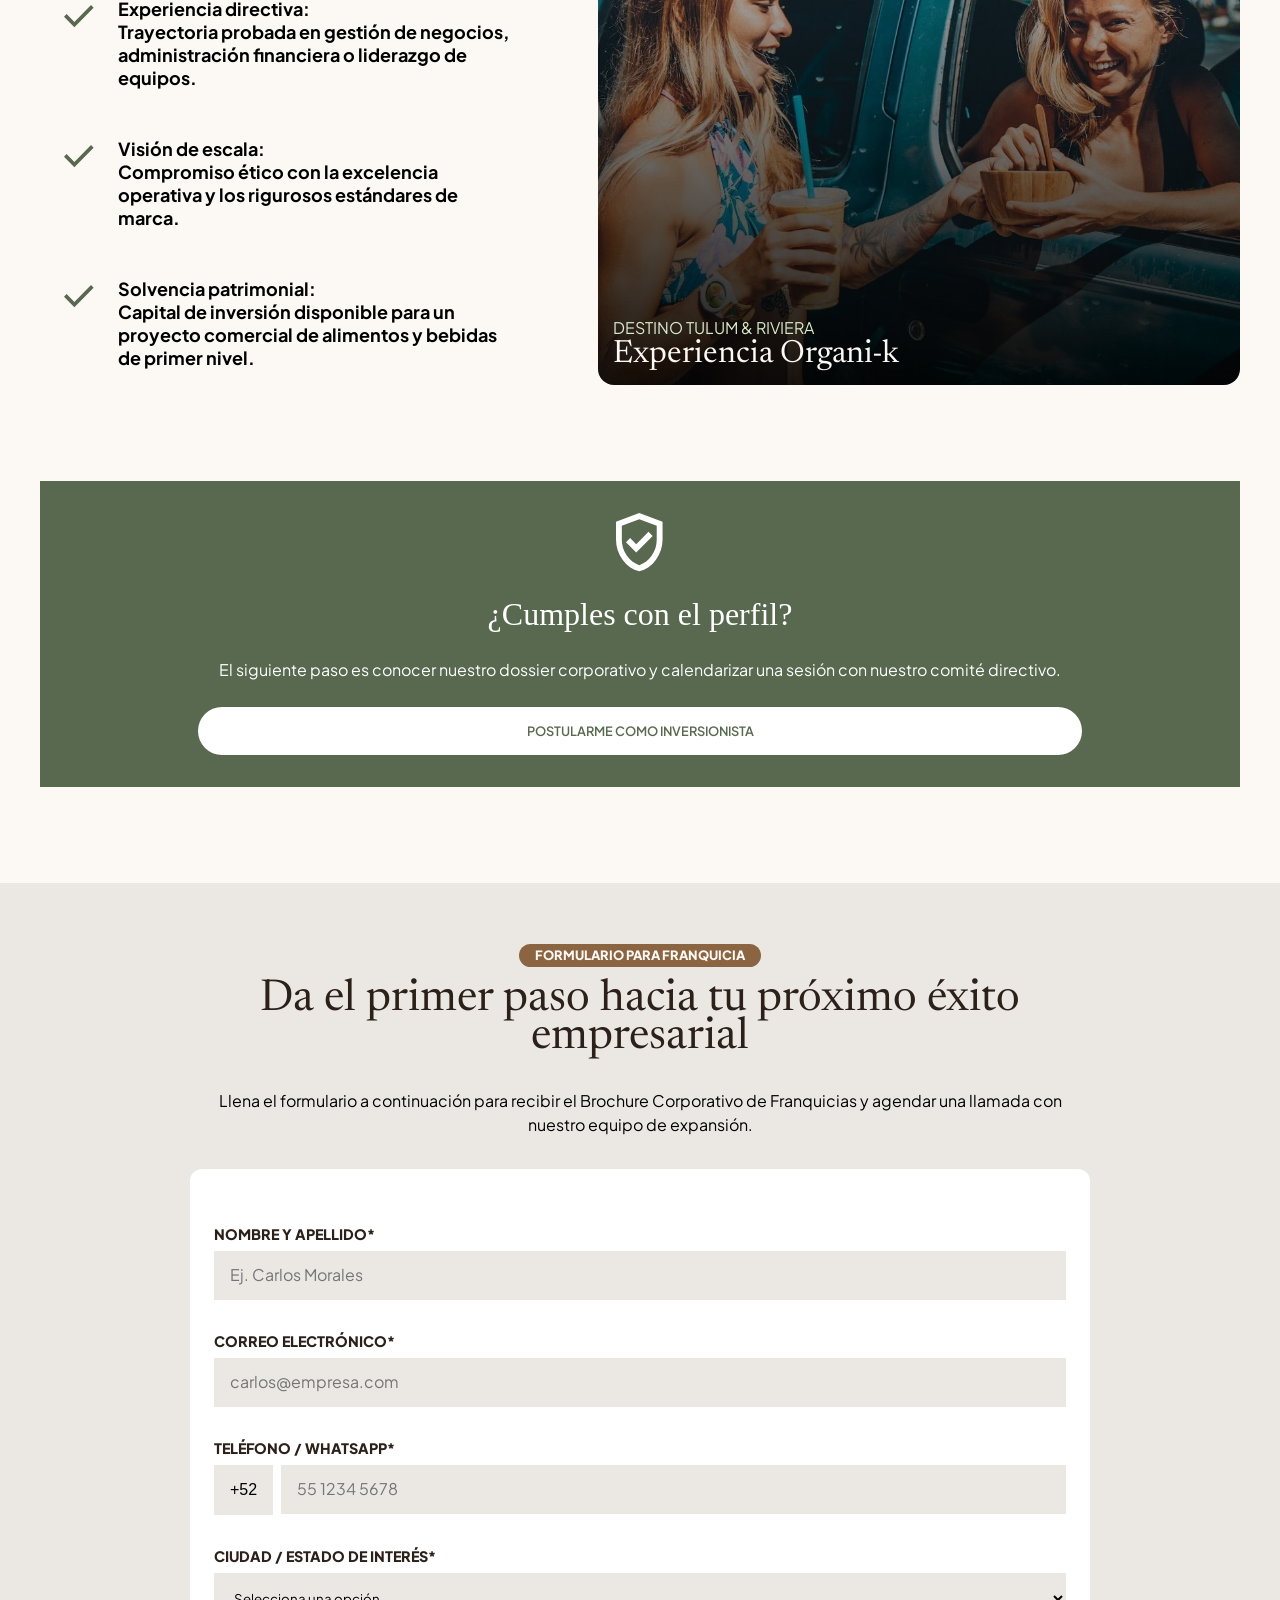
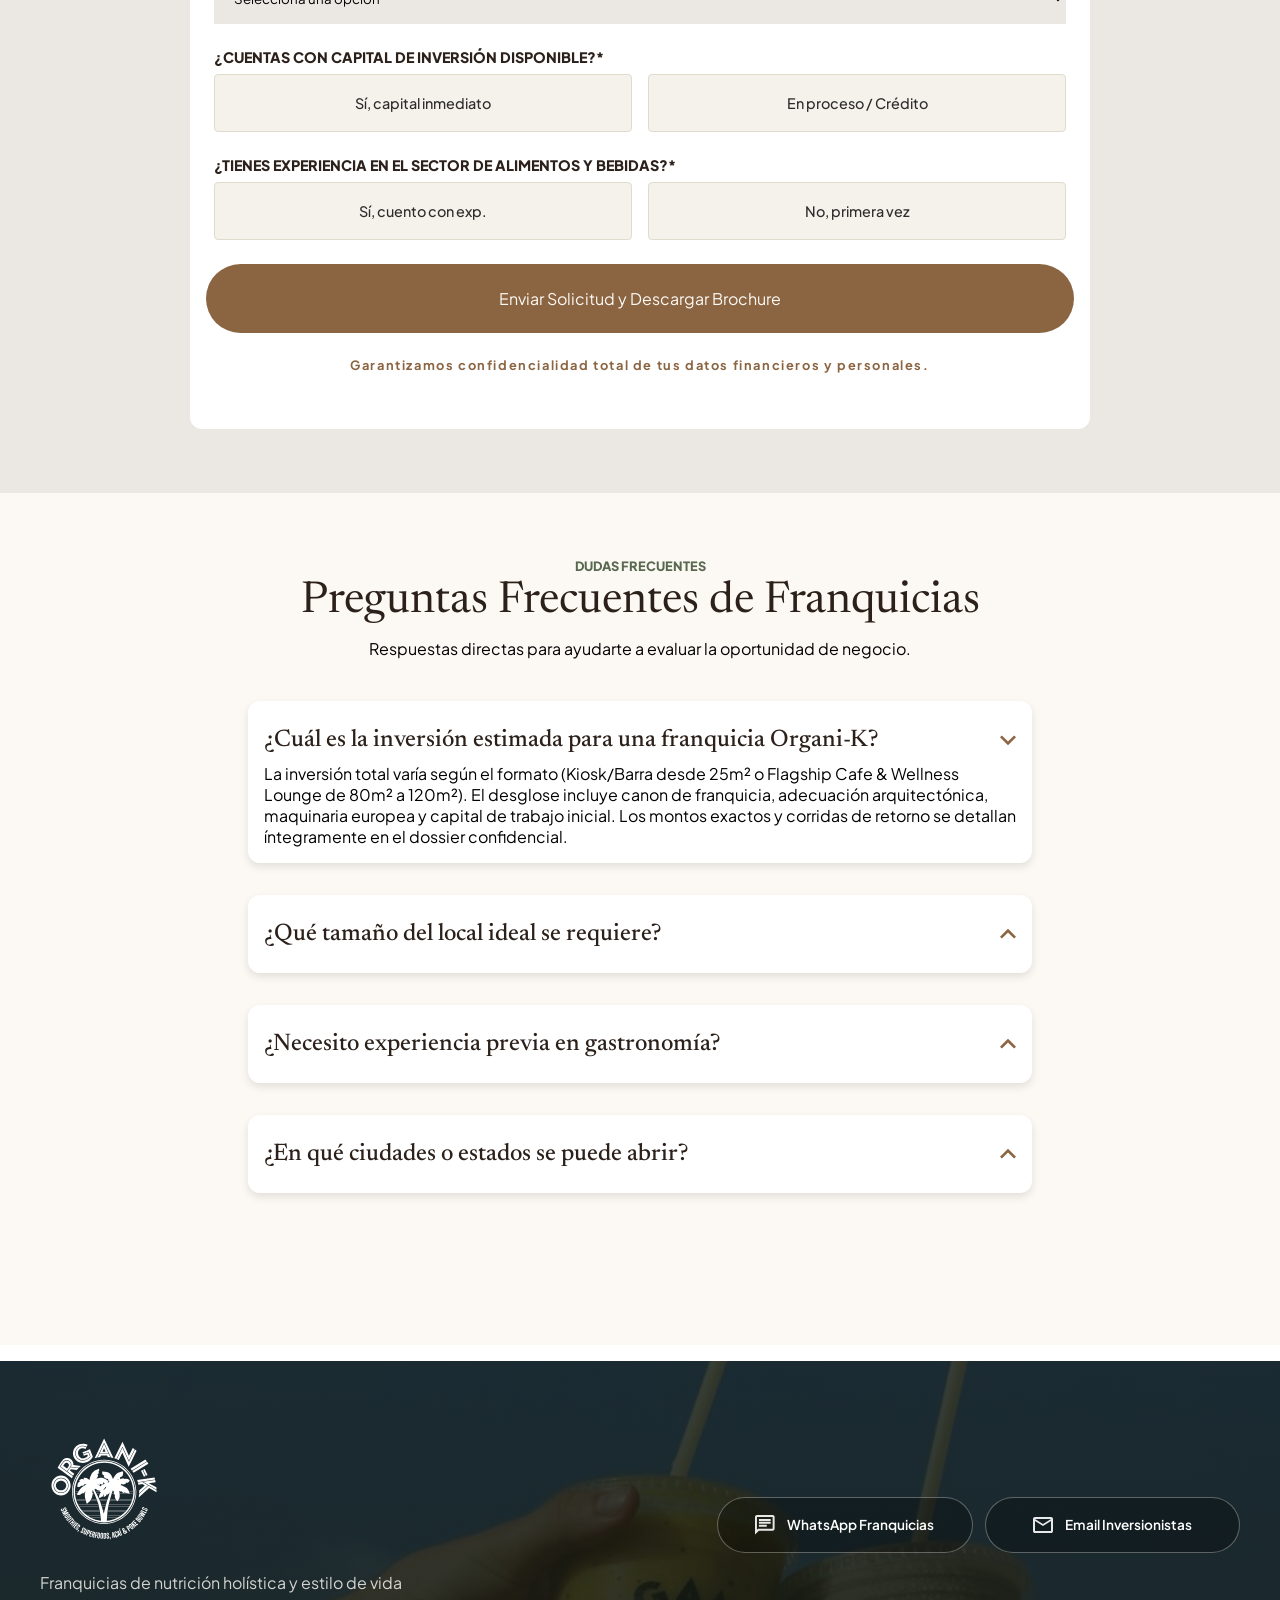
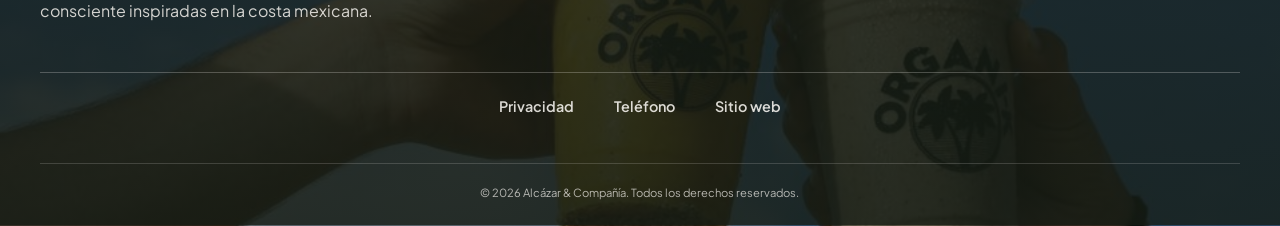
==== commit 1a88d784: "Desktop Media Queries 1200px sections" ====
--- a/index.html
+++ b/index.html
@@ -23,80 +23,108 @@
         </header>
         
         <section class="hero">
+
             <div class="hero__container">
-                <div class="hero__oportunity">
-                <div class="dot-green">
-                </div> <p class="opotunity-text">FRANQUICIAS DISPONIBLES <br>OPORTUNIDAD DE INVERSIÓN 2026-2027</p>
-                </div>
-            
-                <div class="hero__info">
-                    <h1 class="hero__title">Invierte en el estilo de vida <span class="hero_brown">wellness: </span>Lleva Organi-K a tu ciudad.</h1>
-                </div>
-
-                <div class="hero__parraf">
-                    <p class="hero__subtitle">Sé dueño de un modelo de negocio exitoso, en alta demanda y con el respaldo de una marca consolidada en destinos turísticos clave.</p>
-                </div>
-
-                <div class="hero__img">
-                    <div class="img__text">
-                        <span class="hero__badge">DESTINO TULUM & RIVIERA</span>
-                        <h2 class="img__title">Atmósfera Organi-k </h2>
-                    </div>
-                </div>
-
-                <div class="hero__btn">
-                    <a class="hero__btn-cta" href="#form">Solicitar Brochure y Costos de Franquicia</a>
-                </div>
-                <div class="hero__btn">
-                    <a class="hero__btn-wa" href="https://wa.me/5215552640888" target="_blank">Hablar con un asesor por WhatsApp</a>   
-                </div>
-
-                <div class="hero__data">
-                    <div class="data"> <p><span class="data__bold">+10</span><br>Años de exp.</p></div>
-                    <div class="data"> <p><span class="data__bold">+45%</span><br>Margen Oper.</p></div>
-                    <div class="data"> <p><span class="data__bold">100%</span><br>Comunidad</p></div>
-                </div>
+
+                <div class="hero__text-desktop">
+                    <div class="hero__oportunity">
+                    <div class="dot-green">
+                    </div> <p class="opotunity-text">FRANQUICIAS DISPONIBLES <br class="br__mobile">OPORTUNIDAD DE INVERSIÓN 2026-2027</p>
+                    </div>
+                
+                    <div class="hero__info">
+                        <h1 class="hero__title">Invierte en el estilo de vida <span class="hero_brown">wellness: </span>Lleva Organi-K a tu ciudad.</h1>
+                    </div>
+
+                    <div class="hero__parraf">
+                        <p class="hero__subtitle">Sé dueño de un modelo de negocio exitoso, en alta demanda y con el respaldo de una marca consolidada en destinos turísticos clave.</p>
+                    </div>
+                </div>
+
+                <div class="hero__img-desktop">
+                    <div class="hero__img">
+                        <div class="img__text">
+                            <span class="hero__badge">DESTINO TULUM & RIVIERA</span>
+                            <h2 class="img__title">Atmósfera Organi-k </h2>
+                        </div>
+                    </div>
+                </div>
+
+
+                <div class="hero__btn-desktop">
+                    <div class="hero__btn">
+                        <a class="hero__btn-cta" href="#form">Solicitar Brochure y Costos de Franquicia</a>
+                    </div>
+                    <div class="hero__btn">
+                        <a class="hero__btn-wa" href="https://wa.me/5215552640888" target="_blank">Hablar con un asesor por WhatsApp</a>   
+                    </div>
+                </div>
+
+                <div class="hero__data-desktop">
+                    <div class="hero__data">
+                        <div class="data"> <p><span class="data__bold">+10</span><br>Años de exp.</p></div>
+                        <div class="data"> <p><span class="data__bold">+45%</span><br>Margen Oper.</p></div>
+                        <div class="data"> <p><span class="data__bold">100%</span><br>Comunidad</p></div>
+                    </div>
+                </div>
+
             </div>
         </section>
 
         <section class="features">
             <div class="features__container">
-                <small class="features__small">OPORTUNIDAD DE MERCADO</small>
-                <h2 class="features__title">Un mercado en constante crecimiento: La industria Health & Wellness</h2>
-                <p class="features__subtitle">El consumidor actual busca opciones más sanas, auténticas y sostenibles. Organi-K combina un
-                concepto visualmente atractivo (Instagrammable), de operación eficiente y alta rotación en productos como açaí bowls, superfoods y café deespecialidad.</p>
-                <div class="features__img">
-                    <span class="hero__badge">DESTINO TULUM & RIVIERA</span>
-                    <h2 class="img__title">Productos Organi-k</h2>
-                </div>
-                <div class="features__data">
-                    <div class="data__container"> <div class="data__title"> <img src="./assets/icons/stonks.svg" alt="">  <h3>Alta Rentabilidad</h3> </div> <p class="data__text" >Modelo de negocio optimizado con márgenes atractivos y rápido periodo de recuperación (ROI estimado 18 a 24 meses).</p></div>
-                    <div class="data__container"> <div class="data__title"> <img src="./assets/icons/concept.svg" alt="">  <h3>Concepto Único</h3> </div> <p class="data__text" >Identidad visual alineada con las tendencias globalesde diseño, arquitectura tropical-minimalista y vida saludable.</p></div>
-                    <div class="data__container"> <div class="data__title"> <img src="./assets/icons/operation.svg" alt="">  <h3>Operación Estructurada</h3> </div> <p class="data__text" >Procesos claros, proveeduría validada, recetas estandarizadas y soporte continuo de expertos gastronómicos y operativos.</p></div>
-                </div>
-                <div class="features__img-team">
-                    <span class="hero__badge">DESTINO TULUM & RIVIERA</span>
-                    <h2 class="img__title">Equipo Organi-k </h2>
-                </div>
+                <div class="features__text-desktop">
+                    <small class="features__small">OPORTUNIDAD DE MERCADO</small>
+                    <h2 class="features__title">Un mercado en constante crecimiento: <br> <span class="hero_brown"> La industria Health & Wellness</span></h2>
+                    <p class="features__subtitle">El consumidor actual busca opciones más sanas, auténticas y sostenibles. Organi-K combina un
+                    concepto visualmente atractivo (Instagrammable), de operación eficiente y alta rotación en productos como açaí bowls, superfoods y café deespecialidad.</p>
+                </div>
+
+                <div class="features__container-grid">
+
+                <div class="features__img-desktop">
+                    <div class="features__img">
+                        <span class="hero__badge">DESTINO TULUM & RIVIERA</span>
+                        <h2 class="img__title">Productos Organi-k</h2>
+                    </div>
+                </div>
+
+                <div class="features__data-desktop">
+                    <div class="features__data">
+                        <div class="data__container"> <div class="data__title"> <img src="./assets/icons/stonks.svg" alt="">  <h3>Alta Rentabilidad</h3> </div> <p class="data__text" >Modelo de negocio optimizado con márgenes atractivos y rápido periodo de recuperación (ROI estimado 18 a 24 meses).</p></div>
+                        <div class="data__container"> <div class="data__title"> <img src="./assets/icons/concept.svg" alt="">  <h3>Concepto Único</h3> </div> <p class="data__text" >Identidad visual alineada con las tendencias globalesde diseño, arquitectura tropical-minimalista y vida saludable.</p></div>
+                        <div class="data__container"> <div class="data__title"> <img src="./assets/icons/operation.svg" alt="">  <h3>Operación Estructurada</h3> </div> <p class="data__text" >Procesos claros, proveeduría validada, recetas estandarizadas y soporte continuo de expertos gastronómicos y operativos.</p></div>
+                    </div>
+                </div>
+
+                </div>
+
             </div>
         </section>
 
         <section class="support">
             <div class="support__container">
-                <div class="support__info">
-                    <small class="support__small">SOPORTE 360° INTEGRAL</small>
-                    <h3 class="support__title">Todo lo que necesitas para operar con éxito</h3>
-                    <p class="support__text">Te acompañamos paso a paso con el respaldo de
-                    un equipo multidisciplinario experto.</p>
-                </div>
-                <div class="support__cards">
-                    <div class="support__item">
-                        <img src="./assets/icons/Design.svg" alt="">
-                        <div class="support__card">
-                            <h3>Diseño y Arquitectura</h3>
-                            <p>Guías completas de ambientación, estética y diseño de espacios (creando el concepto fresco de playa/ciudad).</p>
-                        </div>
-                    </div>
+                
+                <div class="support__text-desktop">
+                    <div class="support__info">
+                        <small class="support__small">SOPORTE 360° INTEGRAL</small>
+                        <h3 class="support__title">Todo lo que necesitas para operar con éxito</h3>
+                        <p class="support__text">Te acompañamos paso a paso con el respaldo de
+                        un equipo multidisciplinario experto.</p>
+                    </div>
+                </div>
+
+                <div class="support__cards-desktop">
+                    <div class="support__cards">
+                        <div class="support__item">
+                            <img src="./assets/icons/Design.svg" alt="">
+                            <div class="support__card">
+                                <h3>Diseño y Arquitectura</h3>
+                                <p>Guías completas de ambientación, estética y diseño de espacios (creando el concepto fresco de playa/ciudad).</p>
+                            </div>
+                        </div>
+                    
+
                     <div class="support__item">
                         <img src="./assets/icons/capacitacion.svg" alt="">
                         <div class="support__card">
@@ -118,10 +146,13 @@
                             <p>Asesoría en apertura, selección de ubicación estratégica con geomarketing y optimización de costos operativos.</p>
                         </div>
                     </div>
-                    <div class="investment__img">
-                        <span class="hero__badge">DESTINO TULUM & RIVIERA</span>
-                        <h2 class="img__title">Experiencia Organi-k </h2>
-                    </div>
+                </div>
+
+                </div>
+
+                <div class="features__img-team">
+                    <span class="hero__badge">DESTINO TULUM & RIVIERA</span>
+                    <h2 class="img__title">Equipo Organi-k </h2>
                 </div>
             </div>
         </section>
@@ -135,38 +166,44 @@
                 </div>
                 <br>
                 <hr>
-                <div class="investment__cards">
-                    <div class="investment__card">
-                        <div class="investment__icon">
-                            <img class="icon-check" src="./assets/icons/check.svg" alt="">
-                        </div>
-                        <div class="investment__item">
-                            <p><b>Pasión por el bienestar: <br> Afinidad genuina con la vida saludable, nutrición consciente y experiencias de alta hospitalidad.</b></p>
-                        </div>
-                    </div>
-                    <div class="investment__card">
-                        <div class="investment__icon">
-                            <img src="./assets/icons/check.svg" alt="">
-                        </div>
-                        <div class="investment__item">
-                            <p><b>Experiencia directiva: <br> Trayectoria probada en gestión de negocios, administración financiera o liderazgo de equipos.</b></p>
-                        </div>
-                    </div>
-                    <div class="investment__card">
-                        <div class="investment__icon">
-                            <img src="./assets/icons/check.svg" alt="">
-                        </div>
-                        <div class="investment__item">
-                            <p><b>Visión de escala: <br> Compromiso ético con la excelencia operativa y los rigurosos estándares de marca.</b></p>
-                        </div>
-                    </div>
-                    <div class="investment__card">
-                        <div class="investment__icon">
-                            <img src="./assets/icons/check.svg" alt="">
-                        </div>
-                        <div class="investment__item">
-                            <p><b>Solvencia patrimonial:<br> Capital de inversión disponible para un proyecto comercial de alimentos y bebidas de primer nivel.</b></p>
-                        </div>
+                <div class="investment__cards-grid">
+                    <div class="investment__cards">
+                        <div class="investment__card">
+                            <div class="investment__icon">
+                                <img class="icon-check" src="./assets/icons/check.svg" alt="">
+                            </div>
+                            <div class="investment__item">
+                                <p><b>Pasión por el bienestar: <br> Afinidad genuina con la vida saludable, nutrición consciente y experiencias de alta hospitalidad.</b></p>
+                            </div>
+                        </div>
+                        <div class="investment__card">
+                            <div class="investment__icon">
+                                <img src="./assets/icons/check.svg" alt="">
+                            </div>
+                            <div class="investment__item">
+                                <p><b>Experiencia directiva: <br> Trayectoria probada en gestión de negocios, administración financiera o liderazgo de equipos.</b></p>
+                            </div>
+                        </div>
+                        <div class="investment__card">
+                            <div class="investment__icon">
+                                <img src="./assets/icons/check.svg" alt="">
+                            </div>
+                            <div class="investment__item">
+                                <p><b>Visión de escala: <br> Compromiso ético con la excelencia operativa y los rigurosos estándares de marca.</b></p>
+                            </div>
+                        </div>
+                        <div class="investment__card">
+                            <div class="investment__icon">
+                                <img src="./assets/icons/check.svg" alt="">
+                            </div>
+                            <div class="investment__item">
+                                <p><b>Solvencia patrimonial:<br> Capital de inversión disponible para un proyecto comercial de alimentos y bebidas de primer nivel.</b></p>
+                            </div>
+                        </div>
+                    </div>
+                    <div class="investment__img">
+                        <span class="hero__badge">DESTINO TULUM & RIVIERA</span>
+                        <h2 class="img__title">Experiencia Organi-k </h2>
                     </div>
                 </div>
 
@@ -178,9 +215,6 @@
                     <a href="#form">POSTULARME COMO INVERSIONISTA</a>
                     </div>
                 </div>
-               
-
-                
             </div>
         </section>
 
@@ -359,11 +393,11 @@
             </div>
         </section>
 
-
+        
 
         <footer class="footer">
             <div class="footer__container">
-                <?xml version="1.0" encoding="UTF-8"?>
+                <div class="footer__brand">
                     <svg id="Capa_2" data-name="Capa 2" xmlns="http://www.w3.org/2000/svg" viewBox="0 0 566.93 566.93">
                     <defs>
                         <style>
@@ -493,43 +527,33 @@
                     <path class="cls-1" d="M472.74,369.72c-1.15-.49-2.22-.77-3.19-.83-.96-.06-2.1.13-3.34.57l-5.11,1.82c-.8.28-1.5.42-2.04.37-.56-.03-1.19-.2-1.88-.49-.72-.31-1.25-.7-1.55-1.16-.28-.42-.3-.88-.08-1.4.2-.47.51-.77.93-.92.43-.15,1.02-.06,1.75.25l2.72,1.17,1.54-3.59-2.9-1.24c-1.63-.7-3.12-.8-4.41-.29-1.29.51-2.29,1.58-2.98,3.19-.38.88-.56,1.72-.56,2.49,0,.78.17,1.5.5,2.15.33.64.8,1.21,1.41,1.71.6.48,1.3.9,2.09,1.24.58.25,1.13.44,1.63.59.53.15,1.06.24,1.58.26.5.02,1.06-.02,1.6-.11.55-.1,1.13-.26,1.72-.48l5.11-1.82c.79-.28,1.45-.42,2.04-.37.57.04,1.2.2,1.88.5,2.06.88,1.87,2,1.54,2.77-.19.46-.51.76-.96.94-.43.18-1.03.11-1.76-.2l-2.72-1.16-1.54,3.59,2.89,1.24c.94.4,1.82.6,2.64.6.66,0,1.28-.13,1.85-.39,1.28-.58,2.27-1.65,2.93-3.19.76-1.79.8-3.38.1-4.74-.69-1.34-1.85-2.37-3.45-3.05Z"/>
                     <path class="cls-1" d="M426.69,295.89c0-78.53-63.89-142.43-142.43-142.43s-142.43,63.9-142.43,142.43,63.89,142.42,142.43,142.42,142.43-63.89,142.43-142.42ZM284.27,435.02c-76.72,0-139.13-62.41-139.13-139.12s62.41-139.13,139.13-139.13,139.13,62.41,139.13,139.13-62.41,139.12-139.13,139.12Z"/>
                     </svg>
-                <p>Franquicias de nutrición holística y estilo de vida consciente inspiradas en la costa mexicana.</p>
+                    <p>Franquicias de nutrición holística y estilo de vida consciente inspiradas en la costa mexicana.</p>
+                </div>
                 
-               <div class="footer__btn">
-                    <a href="https://wa.me/5215552640888" target="_blank" rel="noopener noreferrer">
+                <div class="footer__contacts" aria-label="Medios de contacto">
+                    <a class="footer__btn" href="https://wa.me/5215552640888" target="_blank" rel="noopener noreferrer">
                         <svg class="icon__svg" viewBox="0 0 17 17" fill="none" xmlns="http://www.w3.org/2000/svg">
                             <path d="M3.33333 10H10V8.33333H3.33333V10ZM3.33333 7.5H13.3333V5.83333H3.33333V7.5ZM3.33333 5H13.3333V3.33333H3.33333V5ZM0 16.6667V1.66667C0 1.20833 0.163194 0.815972 0.489583 0.489583C0.815972 0.163194 1.20833 0 1.66667 0H15C15.4583 0 15.8507 0.163194 16.1771 0.489583C16.5035 0.815972 16.6667 1.20833 16.6667 1.66667V11.6667C16.6667 12.125 16.5035 12.5174 16.1771 12.8438C15.8507 13.1701 15.4583 13.3333 15 13.3333H3.33333L0 16.6667ZM2.625 11.6667H15V1.66667H1.66667V12.6042L2.625 11.6667ZM1.66667 11.6667V1.66667V11.6667Z" fill="#fff"/>
                         </svg>
                         <p>WhatsApp Franquicias</p>
                     </a>
-                </div>
-
-                <div class="footer__btn"> 
-                    <a href="mailto:consultas@alcazar.com.mx?subject=Consulta%20sobre%20Franquicias" target="_blank">
+
+                    <a class="footer__btn" href="mailto:consultas@alcazar.com.mx?subject=Consulta%20sobre%20Franquicias">
                     <svg class="icon__svg" viewBox="0 0 15 12" fill="none" xmlns="http://www.w3.org/2000/svg">
                     <path d="M1.5 12C1.0875 12 0.734375 11.8531 0.440625 11.5594C0.146875 11.2656 0 10.9125 0 10.5V1.5C0 1.0875 0.146875 0.734375 0.440625 0.440625C0.734375 0.146875 1.0875 0 1.5 0H13.5C13.9125 0 14.2656 0.146875 14.5594 0.440625C14.8531 0.734375 15 1.0875 15 1.5V10.5C15 10.9125 14.8531 11.2656 14.5594 11.5594C14.2656 11.8531 13.9125 12 13.5 12H1.5ZM7.5 6.75L1.5 3V10.5H13.5V3L7.5 6.75ZM7.5 5.25L13.5 1.5H1.5L7.5 5.25ZM1.5 3V1.5V3V10.5V3Z" fill="#fff"/>
                     </svg>
-                     <p>Email Inversionistas</p> </div>
-                     </a>
-                <div class="footer__grid">
-                    <div class="footer__item">
-                        <a href="aviso-privacidad.html">Privacidad</a>
-                    </div>
-                    <div class="footer__item">
-                        <p>•</p>
-                    </div>
-                    <div class="footer__item">
-                        <a href="tel:+525552640888" target="_blank">Teléfono</a>
-                    </div>
-                    <div class="footer__item">
-                        <p>•</p>
-                    </div>
-                    <div class="footer__item">
-                        <a href="https://www.organikmexico.com/" target="_blank">Sitio web</a>
-                    </div>
-                </div>
-                <hr>
-                <small>© 2026 Alcázar & Compañía. Todos los derechos reservados.</small>
+                        <p>Email Inversionistas</p>
+                    </a>
+                </div>
+
+                <nav class="footer__grid" aria-label="Enlaces del pie de página">
+                    <a href="aviso-privacidad.html" target="_blank" rel="noopener noreferrer">Privacidad</a>
+                    <a href="tel:+525552640888">Teléfono</a>
+                    <a href="https://www.organikmexico.com/" target="_blank" rel="noopener noreferrer">Sitio web</a>
+                </nav>
+                <div class="footer__bottom">
+                    <small>© 2026 Alcázar & Compañía. Todos los derechos reservados.</small>
+                </div>
             </div>
         </footer>
 
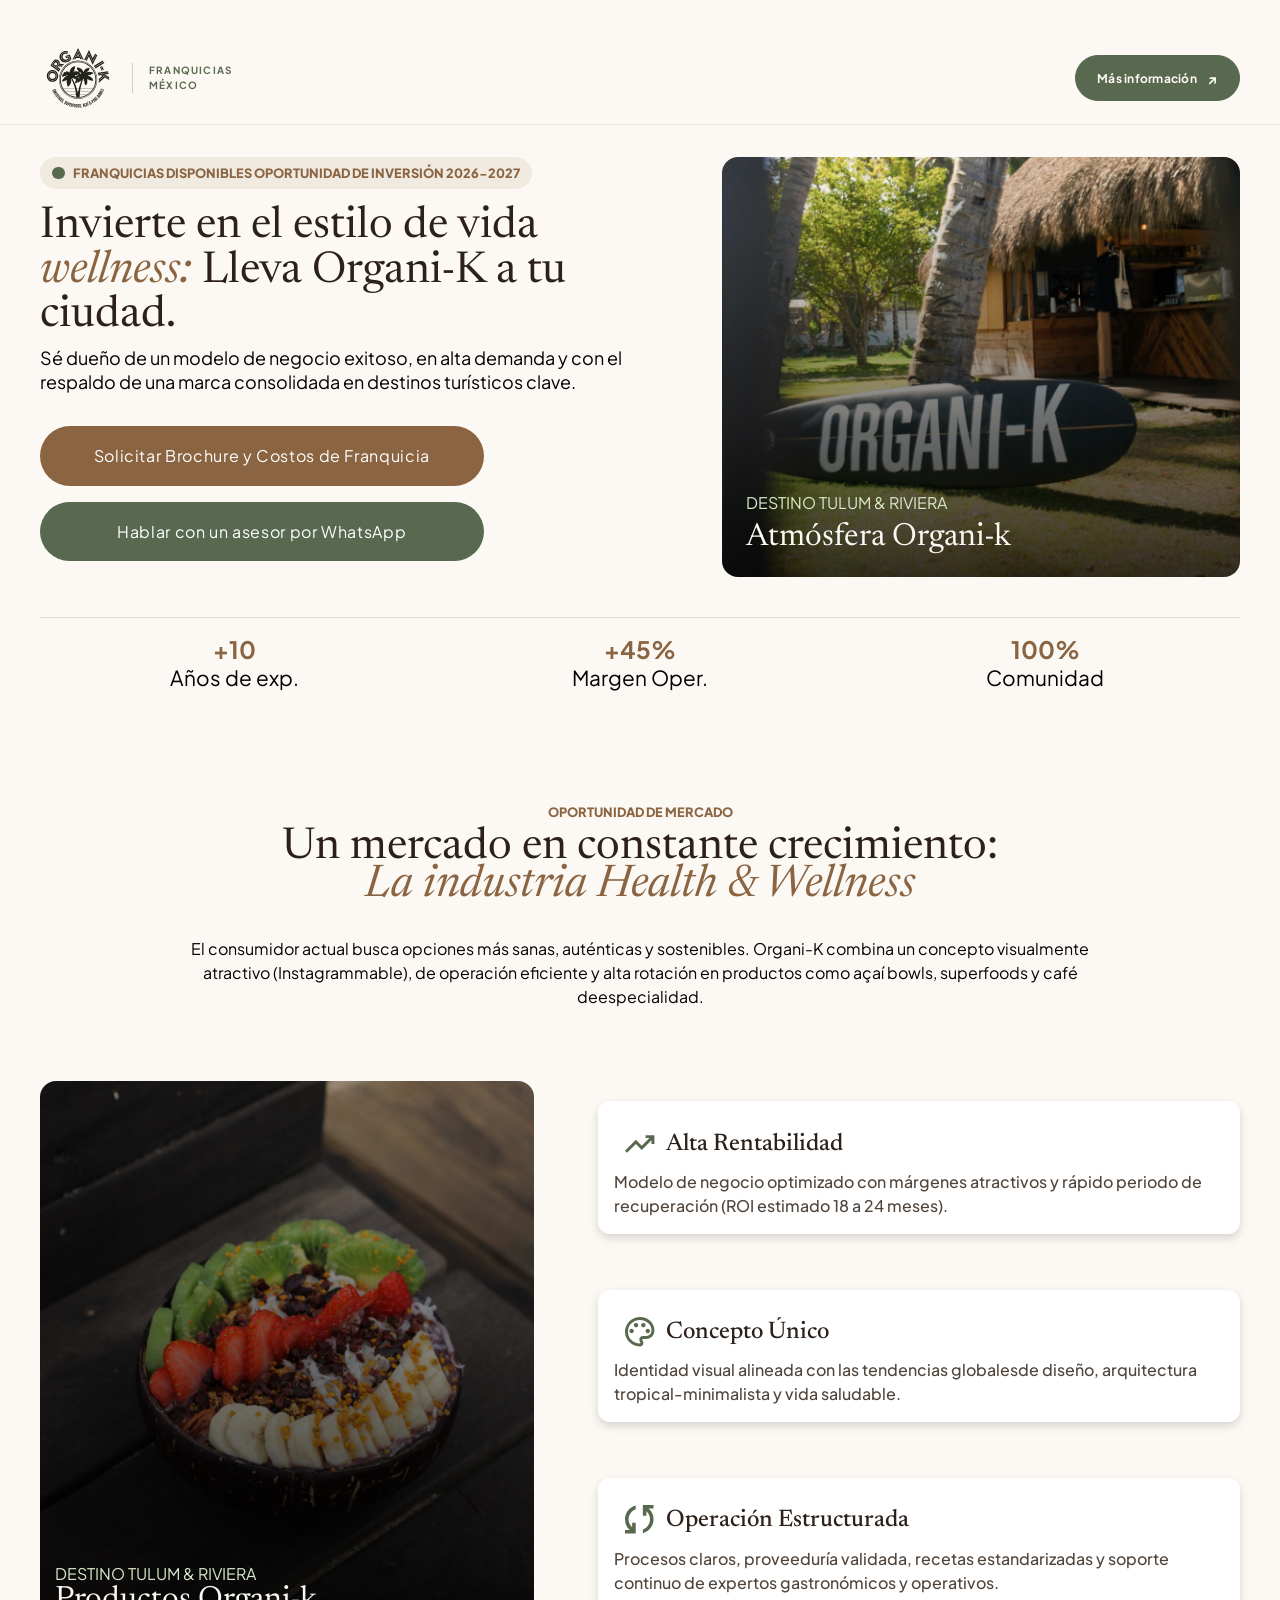
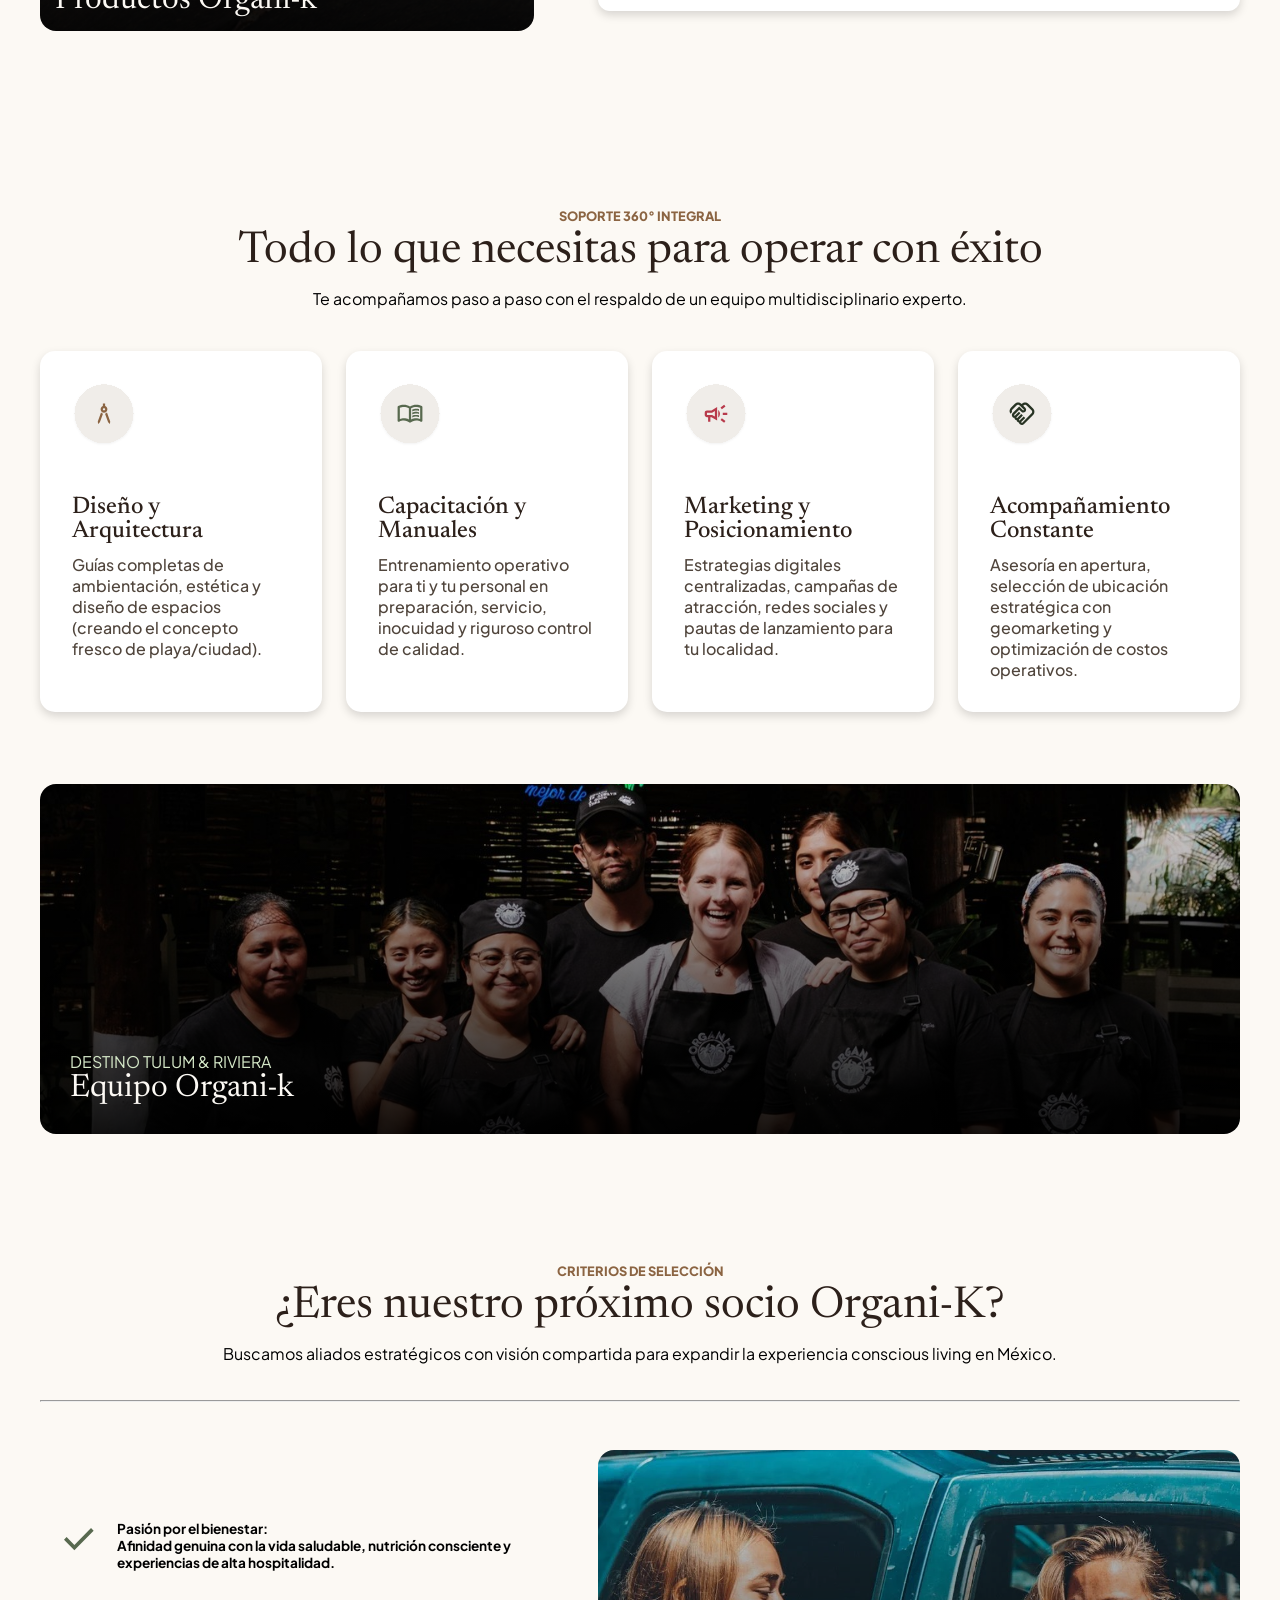
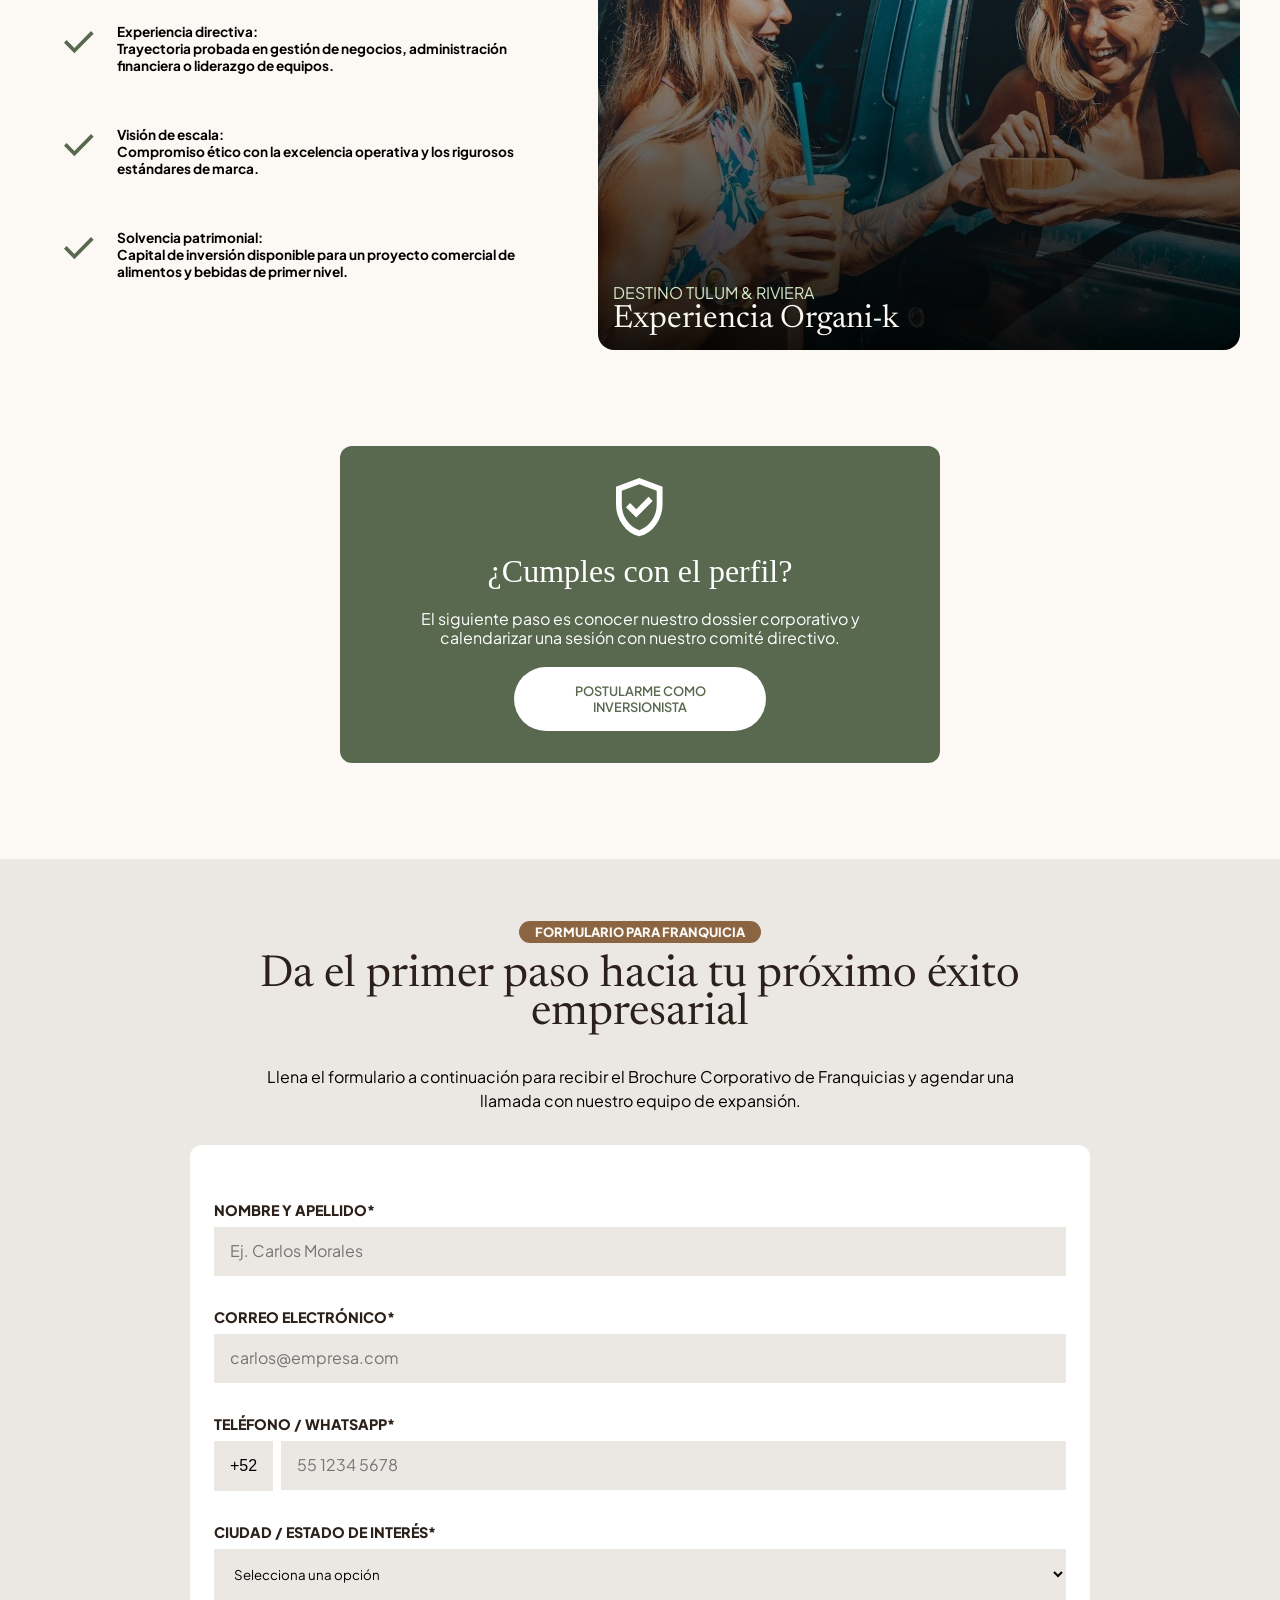
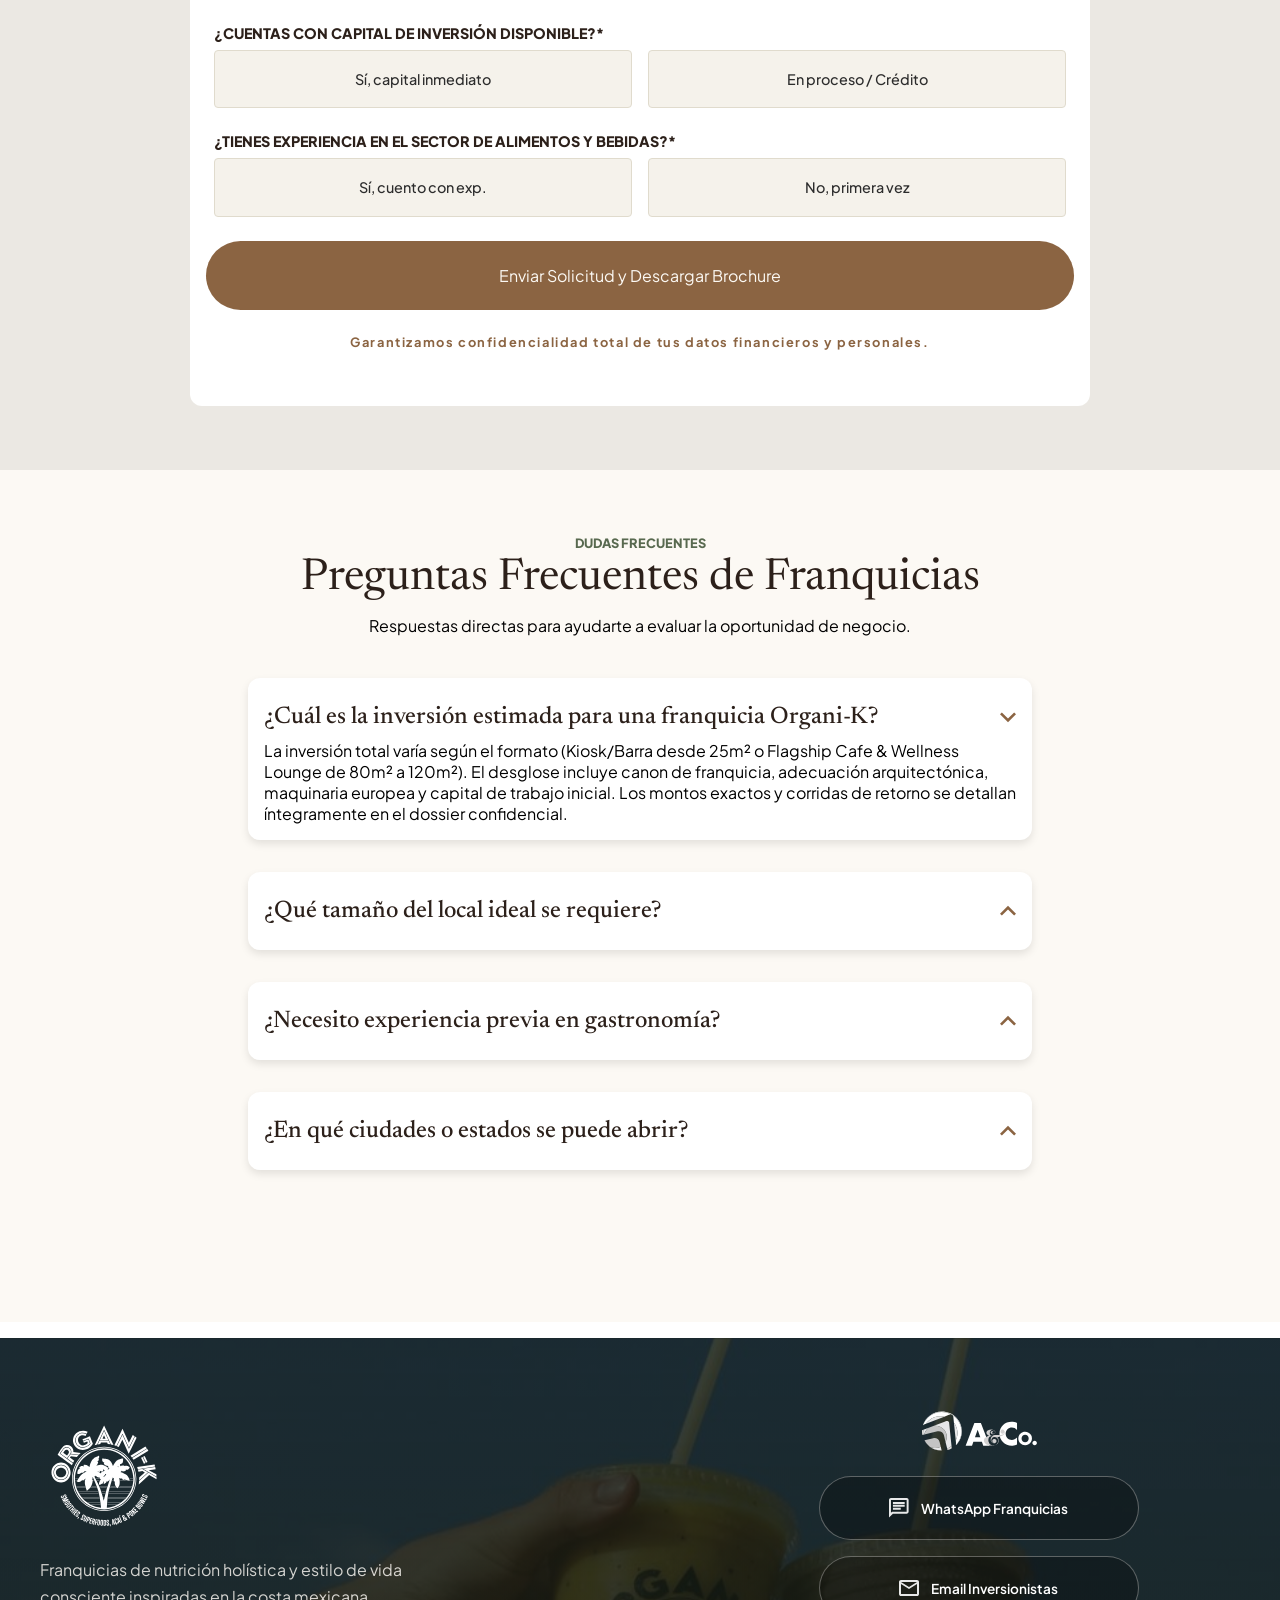
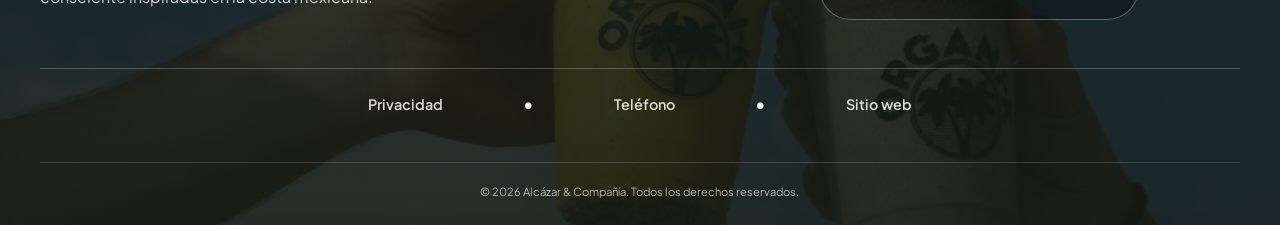
==== commit 7d4a98c4: "Add Interactive and animated Functions - JS" ====
--- a/index.html
+++ b/index.html
@@ -212,7 +212,7 @@
                     <img src="./assets/icons/security.svg" alt="">
                     <h4>¿Cumples con el perfil?</h4>
                     <p>El siguiente paso es conocer nuestro dossier corporativo y calendarizar una sesión con nuestro comité directivo.</p>
-                    <a href="#form">POSTULARME COMO INVERSIONISTA</a>
+                    <a class="investment__card-btn" href="#form">POSTULARME COMO INVERSIONISTA</a>
                     </div>
                 </div>
             </div>
@@ -531,6 +531,9 @@
                 </div>
                 
                 <div class="footer__contacts" aria-label="Medios de contacto">
+                    <div class="logo_alc">
+                    <img src="./assets/icons/Logo Alcazar Siglas.svg" alt="Alcázar & Compañía">
+                    </div>
                     <a class="footer__btn" href="https://wa.me/5215552640888" target="_blank" rel="noopener noreferrer">
                         <svg class="icon__svg" viewBox="0 0 17 17" fill="none" xmlns="http://www.w3.org/2000/svg">
                             <path d="M3.33333 10H10V8.33333H3.33333V10ZM3.33333 7.5H13.3333V5.83333H3.33333V7.5ZM3.33333 5H13.3333V3.33333H3.33333V5ZM0 16.6667V1.66667C0 1.20833 0.163194 0.815972 0.489583 0.489583C0.815972 0.163194 1.20833 0 1.66667 0H15C15.4583 0 15.8507 0.163194 16.1771 0.489583C16.5035 0.815972 16.6667 1.20833 16.6667 1.66667V11.6667C16.6667 12.125 16.5035 12.5174 16.1771 12.8438C15.8507 13.1701 15.4583 13.3333 15 13.3333H3.33333L0 16.6667ZM2.625 11.6667H15V1.66667H1.66667V12.6042L2.625 11.6667ZM1.66667 11.6667V1.66667V11.6667Z" fill="#fff"/>
@@ -548,7 +551,9 @@
 
                 <nav class="footer__grid" aria-label="Enlaces del pie de página">
                     <a href="aviso-privacidad.html" target="_blank" rel="noopener noreferrer">Privacidad</a>
-                    <a href="tel:+525552640888">Teléfono</a>
+                    <p>•</p>
+                    <a href="tel:+525552640888" target="_blank">Teléfono</a>
+                    <p>•</p>
                     <a href="https://www.organikmexico.com/" target="_blank" rel="noopener noreferrer">Sitio web</a>
                 </nav>
                 <div class="footer__bottom">
@@ -559,6 +564,6 @@
 
         
     </div>
-
+<script src="script.js"></script>
 </body>
 </html>
